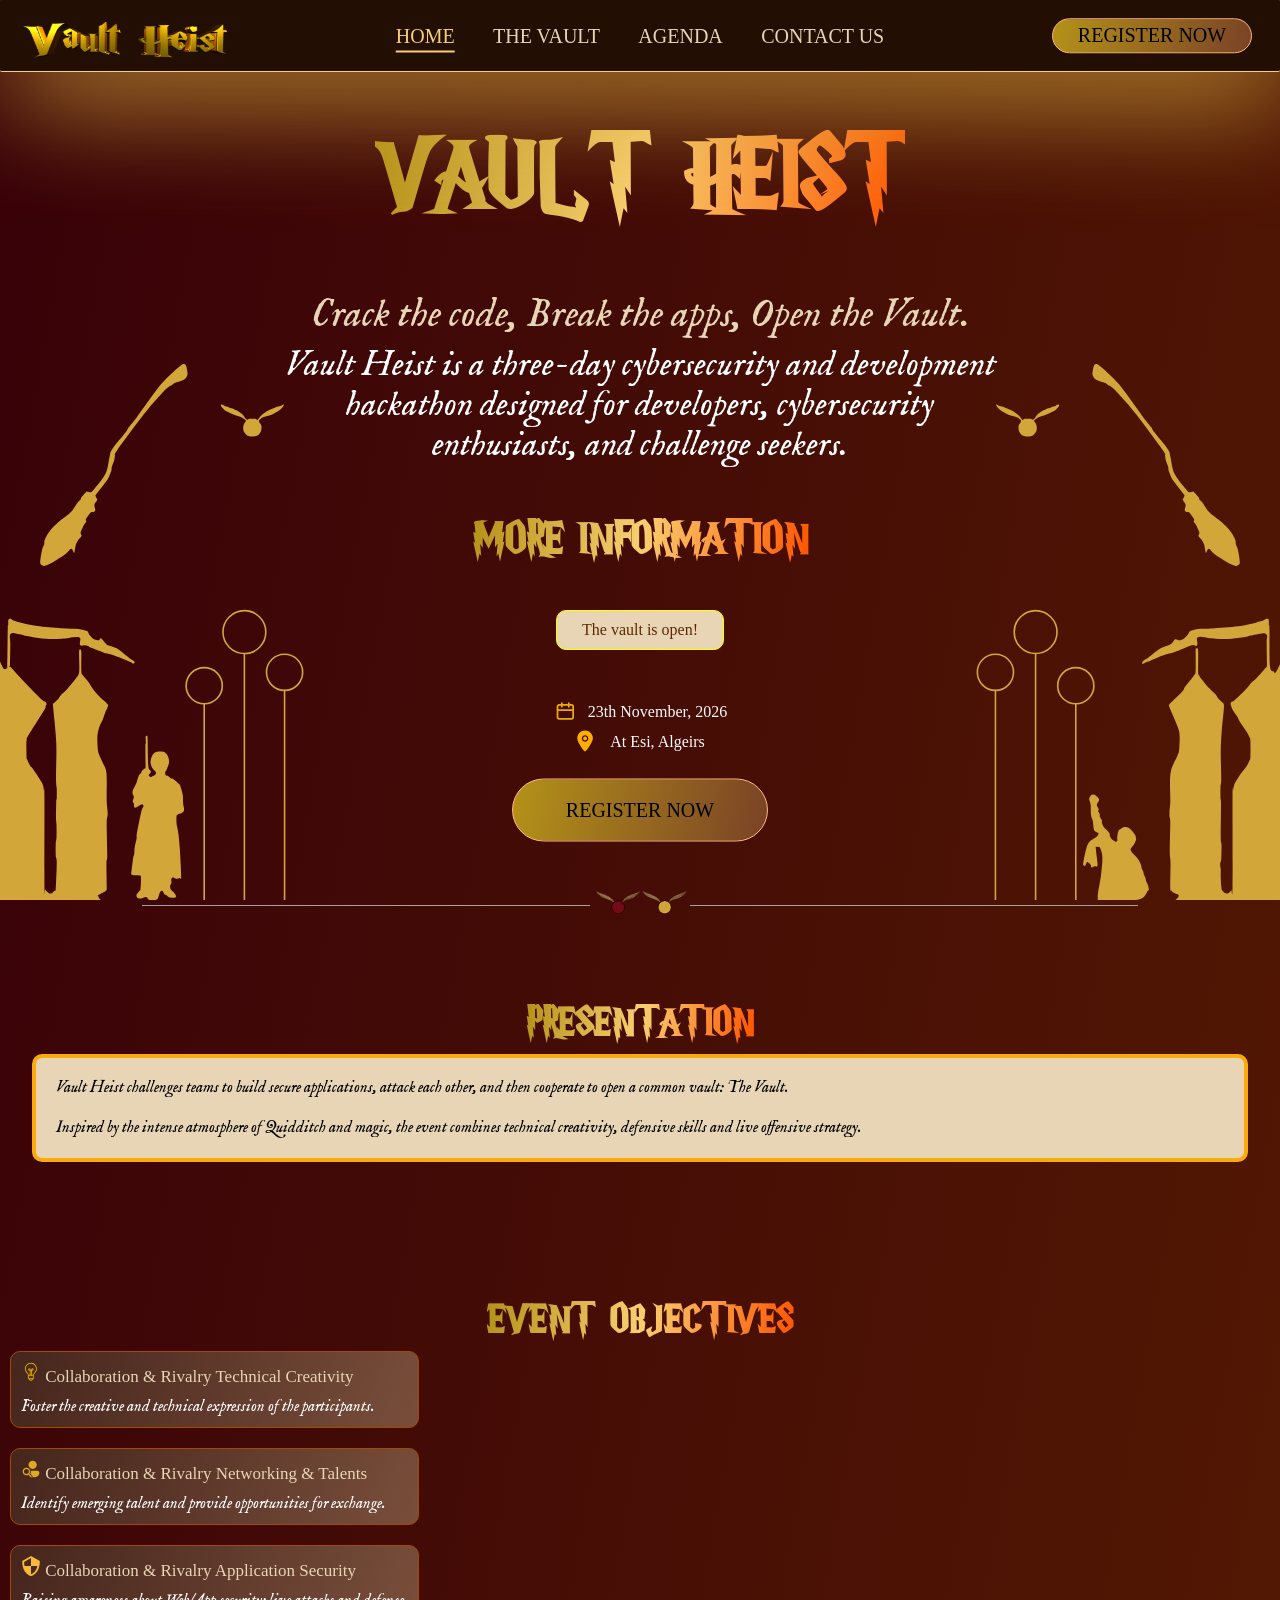
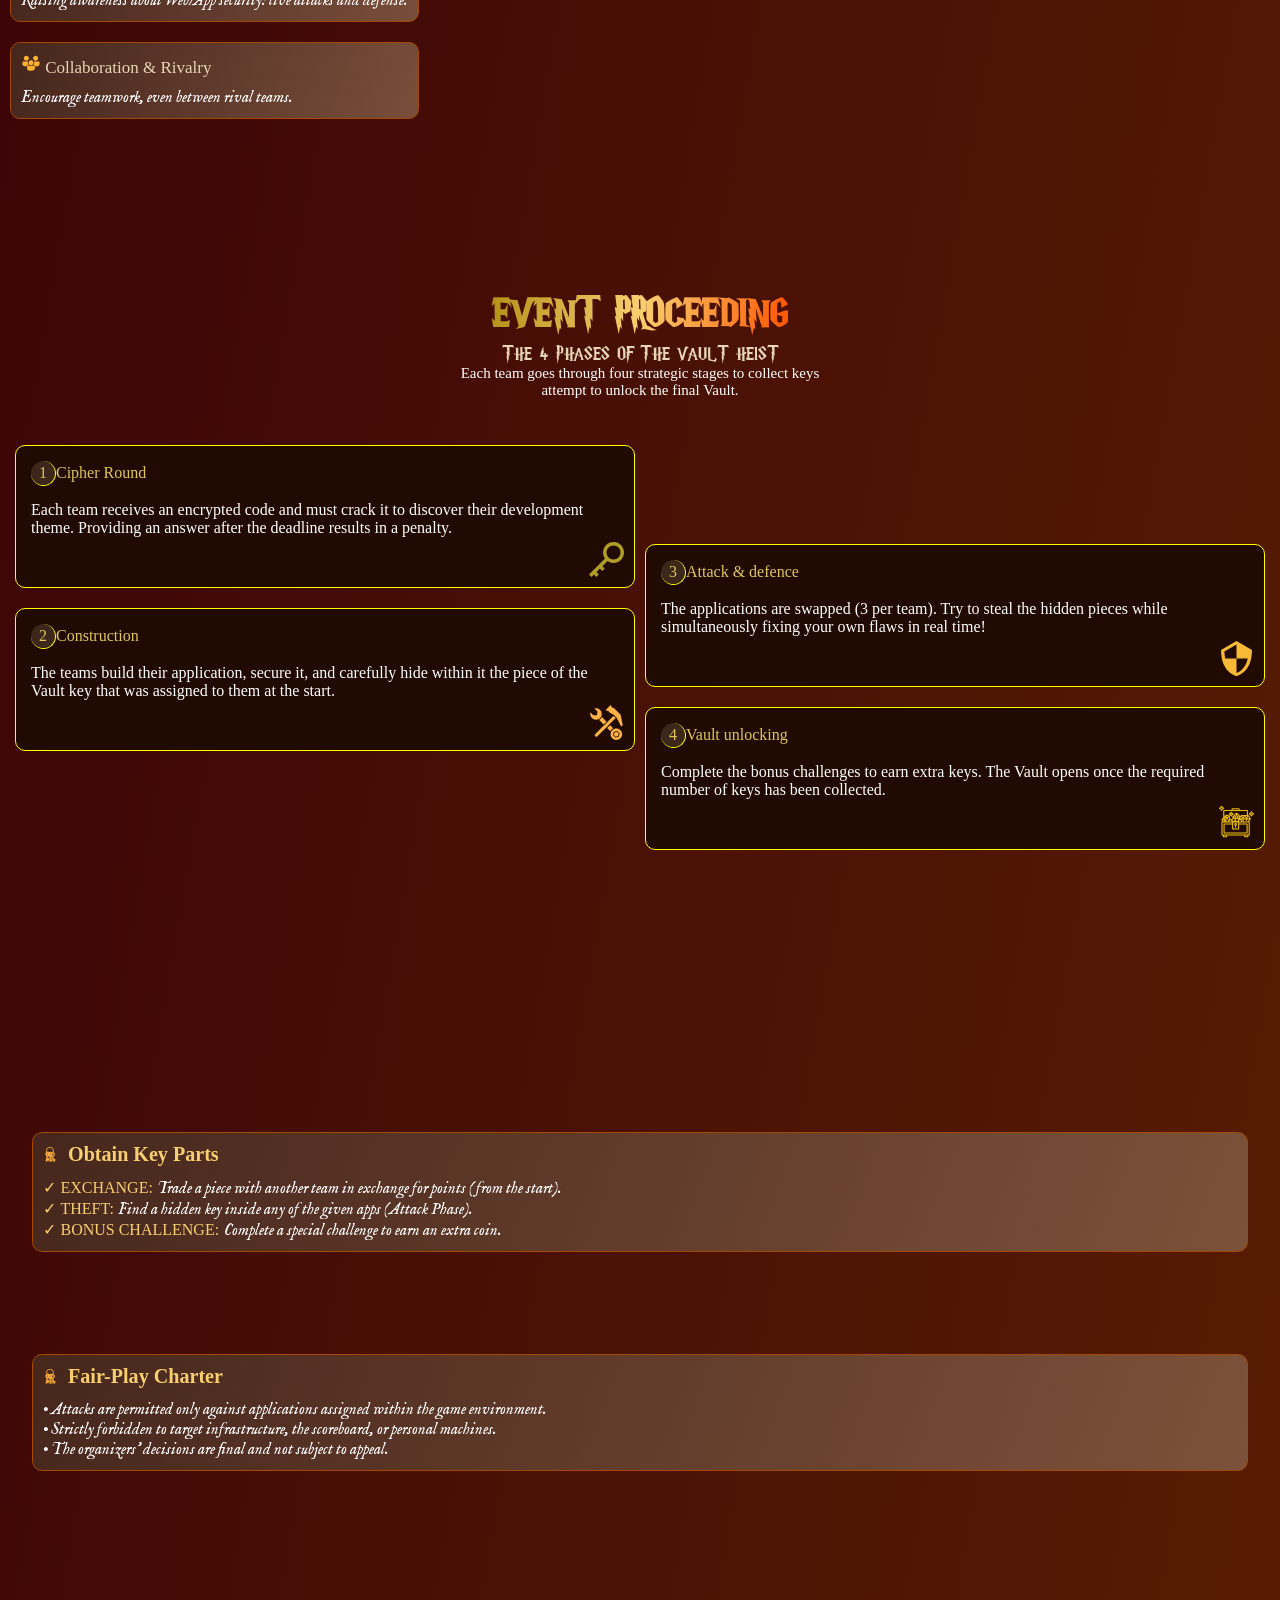
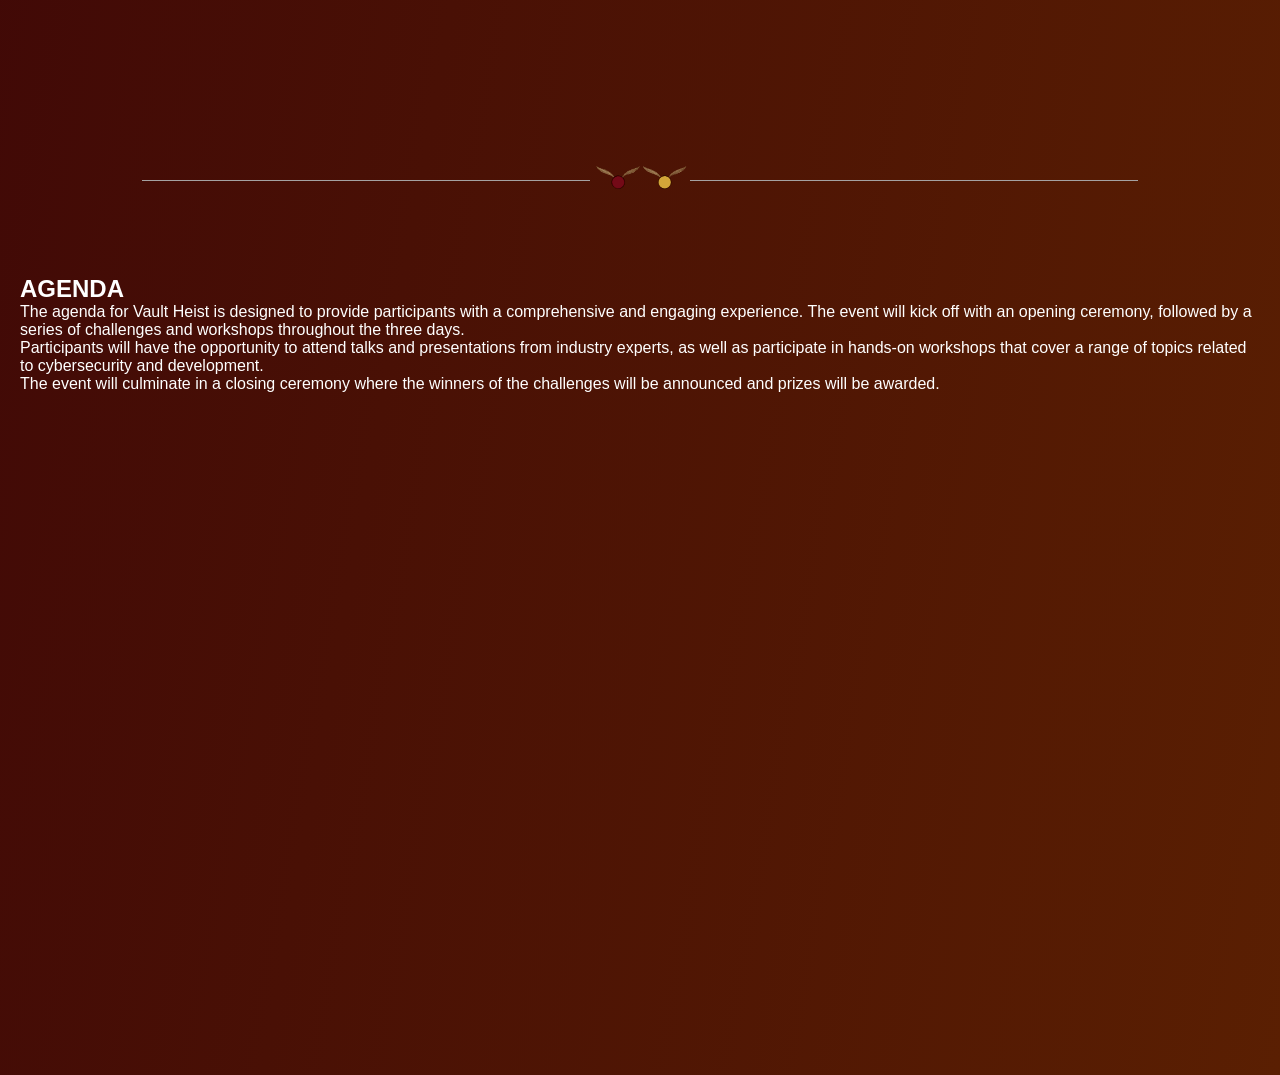
==== index.html @ e39da66a "Add files via upload" ====
<!DOCTYPE html>
<html>
<head>
    <meta charset="UTF-8">
    <meta name="viewport" content="width=device-width, initial-scale=1.0">
    <title>Esms19 - Vault Heist</title>
    <link rel="icon" href="images/logo.svg" type="image/png">
    <link rel="stylesheet" href="style.css">
</head>
<body>
    <section id="home">
        <div class="menu">
            <div class="menuLinks">
                <a class="link" href="#home">HOME</a>
                <a class="link" href="#about">THE VAULT</a>
                <a class="link" href="#agenda">AGENDA</a>
                <a class="link" href="#contact">CONTACT US</a>
            </div>
            <a class="register regMobile" href="register.html">REGISTER NOW</a>
        </div>

        <img class="scene sceneL" src="images/scene-left.svg" alt="">
        <img class="scene sceneR" src="images/scene-right.svg" alt="">

        <div class="navBar">
            <img class="logo" src="images/harry_title.png" alt="Logo">
            <div class="navLinks">
                <a class="link" href="#home">HOME</a>
                <a class="link" href="#about">THE VAULT</a>
                <a class="link" href="#agenda">AGENDA</a>
                <a class="link" href="#contact">CONTACT US</a>
            </div>
            <a class="register regPc" href="register.html">REGISTER NOW</a>
            <img class="menuIcon" src="images/menu.svg" alt="Menu Icon">
        </div>

        <h1 class="center">VAULT HEIST</h1>

        <p class="p1">Crack the code, Break the apps, Open the Vault.</p>

        <p class="p1 p2">Vault Heist is a three-day cybersecurity and development</p>
        <p class="p1 p3">hackathon designed for developers, cybersecurity</p>
        <p class="p1 p4">enthusiasts, and challenge seekers.</p>

        <h2 class="center info">MORE INFORMATION</h2>

        <div class="countdown">
            <div class="box"><span id="days">00</span><small>DAYS</small></div>
            <div class="box"><span id="hours">00</span><small>HOURS</small></div>
            <div class="box"><span id="minutes">00</span><small>MINUTES</small></div>
            <div class="box"><span id="seconds">00</span><small>SECONDS</small></div>
        </div>

        <div class="date dateLocation">
            <img src="images/calender.svg" alt="Calendar Icon"></img>
            23th November, 2026
        </div>

        <div class="location dateLocation">
            <img src="images/location.svg" alt="Location Icon"></img>
            At Esi, Algeirs
        </div>

        <a class="register regMobile" href="register.html">REGISTER NOW</a>

        <div class="separation">
            <div class="line L"></div>
            <div class="line R"></div>
            <img class="rings" src="images/rings.svg" alt="Rings Icon"></img>
            <img class="pitch" src="images/divider-pitch.svg" alt="">
        </div>
    </section>
    <section id="about">
        <h3 class="center pres">PRESENTATION</h3>
        <div class="presentation">
            <p>Vault Heist challenges teams to build secure applications, attack each other, and then cooperate to open a common vault: The Vault.</p>
            <p class="p6">Inspired by the intense atmosphere of Quidditch and magic, the event combines technical creativity, defensive skills and live offensive strategy.</p>
        </div>

        <h4 class="center objs">EVENT OBJECTIVES</h4>
        <div class="objectives">
            <div class="objective">
                <p class="h5">
                    <img src="images/lightbulb.svg">
                    Collaboration & Rivalry
                    Technical Creativity
                </p>
                <p class="p7">Foster the creative and technical expression of the participants.</p>
            </div>
            <div class="objective">
                <p class="h5">
                    <img src="images/people-search.svg">
                    Collaboration & Rivalry
                    Networking & Talents
                </p>
                <p class="p7">Identify emerging talent and provide opportunities for exchange.</p>
            </div>
            <div class="objective">
                <p class="h5">
                    <img src="images/security.svg">
                    Collaboration & Rivalry
                    Application Security
                </p>
                <p class="p7">Raising awareness about Web/App security: live attacks and defense.</p>
            </div>
            <div class="objective">
                <p class="h5">
                    <img src="images/people.svg">
                    Collaboration & Rivalry
                </p>
                <p class="p7">Encourage teamwork, even between rival teams.</p>
            </div>
        </div>

        <h5 class="center proc">EVENT PROCEEDING</h5>
        <p class="p8">THE 4 PHASES OF THE VAULT HEIST</p>
        <p class="p8 p9">Each team goes through four strategic stages to collect keys <br> attempt to unlock the final Vault.</p>

        <div class="phases ph1">
            <div class="phase">
                <div class="h6">
                    <div class="number">1</div>
                    Cipher Round
                </div>
                <p class="p10">
                    Each team receives an encrypted code and must crack it to discover their development theme. Providing an answer after the deadline results in a penalty.
                </p>
                <img class="procIcon" src="images/key.svg">
            </div>
            <div class="phase">
                <div class="h6">
                    <div class="number">2</div>
                    Construction
                </div>
                <p class="p11">
                    The teams build their application, secure it, and carefully hide within it the piece of the Vault key that was assigned to them at the start.
                </p>
                <img class="procIcon" src="images/repair.svg">
            </div>
        </div>

        <div class="phases ph2">
            <div class="phase">
                <div class="h6">
                    <div class="number">3</div>
                    Attack & defence
                </div>
                <p class="p12">
                    The applications are swapped (3 per team). Try to steal the hidden pieces while simultaneously fixing your own flaws in real time!
                </p>
                <img class="procIcon" src="images/security.svg">
            </div>
            <div class="phase">
                <div class="h6">
                    <div class="number">4</div>
                    Vault unlocking
                </div>
                <p class="p13">
                    Complete the bonus challenges to earn extra keys. The Vault opens once the required number of keys has been collected.
                </p>
                <img class="procIcon" src="images/tresor.svg">
            </div>
        </div>

        <div class="procedure proc1">
            <div class="proc-header h7">
                <img src="images/keys.svg" alt="Keys Icon">
                <h6>Obtain Key Parts</h6>
            </div>

            <div class="proc-item">
                <span class="h7">✓</span>
                <span class="h7">EXCHANGE:</span>
                <span class="proc-text">Trade a piece with another team in exchange for points (from the start).</span>
            </div>

            <div class="proc-item">
                <span class="h7">✓</span>
                <span class="h7">THEFT:</span>
                <span class="proc-text">Find a hidden key inside any of the given apps (Attack Phase).</span>
            </div>

            <div class="proc-item">
                <span class="h7">✓</span>
                <span class="h7">BONUS CHALLENGE:</span>
                <span class="proc-text">Complete a special challenge to earn an extra coin.</span>
            </div>
        </div>

        <div class="procedure proc2">
            <div class="proc-header h7">
                <img src="images/keys.svg" alt="Keys Icon">
                <h6>Fair-Play Charter</h6>
            </div>

            <div class="proc-item">
                <span class="proc-text">• Attacks are permitted only against applications assigned within the game environment.</span>
                <br>
                <span class="proc-text">• Strictly forbidden to target infrastructure, the scoreboard, or personal machines.</span>
                <br>
                <span class="proc-text">• The organizers' decisions are final and not subject to appeal.</span>
            </div>
        </div>

        <div class="separation s2">
            <div class="line L"></div>
            <div class="line R"></div>
            <img class="rings" src="images/rings.svg" alt="Rings Icon"></img>
            <img class="pitch" src="images/divider-pitch.svg" alt="">
        </div>
    </section>
    <section id="agenda"> 
        <div class="agendaContent">
            <h1>AGENDA</h1>
            <p>The agenda for Vault Heist is designed to provide participants with a comprehensive and engaging experience. The event will kick off with an opening ceremony, followed by a series of challenges and workshops throughout the three days.</p>
            <p>Participants will have the opportunity to attend talks and presentations from industry experts, as well as participate in hands-on workshops that cover a range of topics related to cybersecurity and development.</p>
            <p>The event will culminate in a closing ceremony where the winners of the challenges will be announced and prizes will be awarded.</p>
        </div>
    </section>
    <script src="script.js" defer></script>
</body>    
</html>
---- style.css ----
* {
    margin: 0;
    padding: 0;
    box-sizing: border-box;
}

html {
    scroll-behavior: smooth;
}

body {
    min-height: 100vh;
    font-family: Arial, sans-serif;
    background:
        linear-gradient(100deg, #380108, #5a1f02),
        linear-gradient(100deg, #710814, #ffd57499),
        #0F0E0E;
}

section {
    position: relative;
    min-height: 100vh;      
    padding: 100px 20px;
    color: white;
}

#about {
    min-height: 275vh;
}

a, p, h1, h2, h3, div,  button, .menu {
    cursor: default;
}

@font-face {
    font-family: 'HarryP';
    src: url('./fonts/harryP.TTF') format('truetype');
}

@font-face {
    font-family: 'IMFellEnglish';
    src: url('./fonts/IMFellEnglish.ttf') format('truetype');
}

@font-face {
    font-family: 'Cinzel';
    src: url('./fonts/Cinzel-Regular.ttf') format('truetype');
}

.scene {
    position: absolute;
    bottom: 0;
    height: min(88%, 45vw);
    width: auto;
    pointer-events: none;
    display: none;
}

.sceneL { 
    left: 0; 
}

.sceneR { 
    right: 0; 
}

.navBar {
    width: 100%;
    height: 8%;
    position: fixed;
    top: 0px;
    left: 0;
    display: flex;
    align-items: center;
    box-sizing: border-box;
    border-radius: 2px;
    border-width: 1px;
    padding-right: 50px;
    padding-left: 50px;
    background: rgba(34, 14, 3, 1);
    border-bottom: 1px solid rgb(248, 207, 112);
    box-shadow: 10px 20px 115px 2px rgba(211, 166, 58, 1);
    z-index: 1000;
}

.logo {
    width:  clamp(150px, 20vw, 250px);;
    height: 20%;
    position: fixed;
    top: -50px;
    left: 0px;
    margin-right: 20px;
}

.center {
    font-family: 'HarryP', sans-serif;
    font-size: clamp(60px, 10vw, 100px);
    white-space: nowrap;
    position: absolute;
    top: 20%;
    left: 50%;
    transform: translate(-50%, -50%);
    background: linear-gradient(100deg, #b49218, #f8cf70, #ff5500);
    -webkit-background-clip: text;
    background-clip: text;
    color: transparent;
}

.menuIcon {
    width: 50px;
    height: 50px;
    position: absolute;
    top: 50%;
    right: 10px;
    transform: translateY(-50%);
    cursor: pointer;
    z-index: 1001;
}

.menu {
    display: none;
    position: fixed;
    top: -100%;
    left: 0;
    width: 100%;
    height: 100%;
    background-color: rgba(0, 0, 0, 0.9);
    z-index: 1000;
    justify-content: center;
    align-items: center;
}

.menu.open {
    display: flex;
    animation: menuOpen 1s ease forwards;
}

.menu.close {
    display: flex;
    animation: menuClose 0.5s ease forwards;
}

.menuLinks {
    display: flex;
    flex-direction: column;
    align-items: center;
    gap: 50px;
    font-size: 30px;

}

@keyframes menuOpen {
    0% {
        top: -100%;
    }
    100% {
        top: 0;
    }
}

@keyframes menuClose {
    0% {
        top: 0;
    }
    100% {
        top: -100%;
    }
}

.navLinks {
    display: none;
    font-family: 'Cinzel', serif;
    font-size: 20px;
    text-decoration: none;
    justify-content: flex-end;
    align-items: center;
    white-space: nowrap;
    gap: clamp(10px, 3vw, 150px);
    position: absolute;
    top: 50%;
    right: 50%;
    transform: translate(50%, -50%);
}

.navLinks a, .menuLinks a {
    color: #E8D5B5;
    text-decoration: none;
    transition: color 0.2s;
    cursor: pointer;
}

.navLinks a:hover, .menuLinks a:hover {
    color: rgb(248, 207, 112);
}

.navLinks a.active, .menuLinks a.active {
    color: rgb(248, 207, 112);
    text-decoration: underline;
    text-underline-offset: 8px;     
    text-decoration-thickness: 2px;
}

.register {
    display: flex;
    width: 50%;
    height: 6%;
    text-decoration: none;
    background: linear-gradient(100deg, #b49218, #7a4226);
    border-radius: 50px;
    font-family: 'Cinzel', serif;
    font-size: clamp(10px, 5vw, 20px);
    justify-content: center;
    align-items: center;
    color: black;
    border: 1px solid rgb(255, 186, 121);
    position: absolute;
    top: 80%;
    right: 50%;
    transform: translate(50%, -50%);
    transition: .5s;
    cursor: pointer;
}

.register:hover {
    color: rgb(255, 217, 135);
    transform: translate(50%, -50%) scale(1.1);
}

.regPc {
    display: none;
}

.p1 {
    font-family: 'IMFellEnglish', serif;
    font-size: 22px;
    color: #E8D5B5;
    white-space: nowrap;
    position: absolute;
    top: 30%;
    left: 50%;
    transform: translate(-50%, -50%);
}

.p2 {
    font-size: 17px;
    color: white;
    margin-top: 30px;
}

.p3 {
    font-size: 17px;
    color: white;
    margin-top: 50px;
}

.p4 {
    font-size: 17px;
    color: white;
    margin-top: 70px;
}

.info {
    font-size: 35px;
    position: absolute;
    top: 46%;
    left: 50%;
    transform: translate(-50%, -50%);
}

.countdown {
    display: flex;
    gap:  clamp(24px, 7vw, 48px);
    font-family: 'Cinzel', serif;
    color: rgb(94, 40, 1);
    position: absolute;
    top: 55%;
    left: 50%;
    transform: translate(-50%, -50%);
    border: 1px solid yellow;
    padding: 10px 25px;
    border-radius: 10px;
    background: #E8D5B5;
    transition: .5s;
}

.countdown:hover {
    background: rgba(51, 19, 1, 0.9);
    color: rgb(249, 197, 83);
}

.box {
    display: flex;
    flex-direction: column;
    align-items: center;
    min-width: 60px;
}

.box span {
    font-size: clamp(24px, 7vw, 35px);
}

.box small {
    font-size: 10px;
}

.dateLocation {
    display: flex;
    align-items: center;
    gap: 10px;
    white-space: nowrap;
    font-family: 'Cinzel', serif;
    color: rgb(252, 252, 252);
    position: absolute;
    top: 65%;
    left: 50%;
    transform: translate(-50%, -50%);
}

.location {
    margin-top: 30px;
}

.separation {
    position: absolute;
    top: 97%;
    left: 50%;
    transform: translate(-50%, -50%);
}

.pitch {
    position: absolute;
    left: 50%;
    bottom: 50%;              
    transform: translateX(-50%);
    width: min(100vw, 400px);
    height: auto;
    pointer-events: none;
}

.separation::after {
    content: "";
    position: absolute;
    top: calc(50% + 28px);       
    left: 50%;
    transform: translateX(-50%);
    width: 100vw;
    height: 36px;
    background: conic-gradient(#d3a63a 25%, #710814 0 50%, #d3a63a 0 75%, #710814 0) 0 0 / 36px 36px;
    opacity: 0.85;
    -webkit-mask-image: linear-gradient(90deg, transparent, #000 20%, #000 80%, transparent);
    mask-image: linear-gradient(90deg, transparent, #000 20%, #000 80%, transparent);
    pointer-events: none;
}

.line{
    width: 35vw;
    height: .1px;
    background-color: rgb(165, 162, 162);
    position: absolute;
    top: 50%;
}

.R {
    left: 100%;
}

.L {
    right: 100%;
}

.pres {
    position: absolute;
    font-size: 40px;
    top: 5%;
    left: 50%;
    transform: translate(-50%,-50%);
}

.presentation {
    width: 95%;
    background: #E8D5B5;
    color: black;
    font-family: 'IMFellEnglish';
    padding: 20px;
    border-radius: 10px;
    border: 4px solid rgb(250, 170, 10);
    position: absolute;
    top: 5%;
    left: 50%;
    transform: translate(-50%);
    margin-top: 30px;
}

.presentation:hover {
    border: 4px solid rgb(255, 0, 0);
}

.p6 {
    margin-top: 20px;
}

.objs {
    font-size: 40px;
    top:17%;
    left: 50%;
    transform: translate(-50%,-50%);
}

.objectives {
    display: grid;
    grid-template-rows: 1fr 1fr 1fr 1fr;
    gap: 20px;
    font-family: 'IMFellEnglish';
    position: absolute;
    top:17%;
    left: 0;
    right: 0;
    width: fit-content; 
    margin: 30px 10px; 
}

.objective {
    background: linear-gradient(111deg, #493326B2, #865F48CC);
    padding: 10px;
    border-radius: 10px;
    border: 1px solid rgb(164, 74, 0);
}

.objective:hover {
    border: 1px solid rgb(255, 230, 118);
}

.h5 {
    font-family: 'Cinzel';
    color: #E8D5B5;
    font-size: 17px;
    margin-bottom: 10px;
    white-space: nowrap;
}

.proc {
    top: 41%;
    font-size: 40px;
}

.p8 {
    color: #E8D5B5;
    position: absolute;
    top: 41%;
    left: 50%;
    transform: translate(-50%);
    white-space: nowrap;
    font-family: 'harryP';
    font-size: 19px;
    margin-top: 30px;
}

.p9 {
    margin-top: 50px;
    text-align: center;
    color: white;
    font-size: 15px;
    font-family: 'Cezil';
}

.phases {
    display: grid;
    grid-template-columns: 1fr;
    grid-template-rows: 1fr 1fr;
    position: absolute;
    gap: 20px;
    width: fit-content; 
    margin: 30px 10px; 
    margin-top: 130px;
    font-family: 'Cezil';
    width: calc(50% - 20px);
}

.ph1 {
    top: 41%;
    left: 5px;
}

.ph2 {
    top: 45%;
    right: 5px;
}

.phase {
    background: rgb(33, 10, 1);
    padding: 15px;
    padding-bottom: 50px;
    width: 100%;
    border: 1px solid yellow;
    border-radius: 10px;
    position: relative;
}

.phase:hover {
    border-color: red;
}

.number {
    width: 25px;
    height: 25px;
    background: #493326B2;
    align-items: center;
    justify-content: center;
    display: inline-flex;
    border-radius: 50%;
    border: solid yellow;
    border-width: 0px 1px 1px 0px;
}

.h6 {
    display: flex;
    align-items: center;
    color: rgb(224, 198, 93);
    margin-bottom: 15px;
}

.procIcon {
    width: 35px;
    height: 35px;
    position: absolute;
    bottom: 0%;
    right: 0%;
    margin: 10px;
}

.procedure {
    position: absolute;
    left: 50%;
    transform: translate(-50%);
    width: 95%;
    background: linear-gradient(111deg, #493326B2, #865F48CC);
    padding: 10px;
    border: 1px solid rgb(164, 74, 0);
    border-radius: 10px;
    display: flex;
    flex-direction: column;
}

.proc1 {
    top: 74%;
}

.proc2 {
    top: 83%;
}

.proc-header {
    display: flex;
    align-items: center;
    gap: 10px;
    margin-bottom: 12px;
    font-size: 30px;
}

.proc-text {
    font-family: 'IMFellEnglish';
}

.h7 {
    color: #f8cf70;
    font-family: 'Cinzel';
}

@media (min-width: 769px) {

    .scene {
        display: block;
    }

    .regPc {
        width: clamp(100px, 20%, 200px);
        height: 50%;
        display: flex;
        top: 50%;
        right: 10%;
    }

    .regMobile {
        width: 20%;
        height: 7%;
        top: 90%;
        font-size: 20px;
    }

    .p1 {
        font-size: 40px;
        top: 35%;
    }

    .p2 {
        font-size: 35px;
        margin-top: 50px;
    }

    .p3 {
        font-size: 35px;
        margin-top: 90px;
    }

    .p4 {
        font-size: 35px;
        margin-top: 130px;
    }

    .menuIcon {
        display: none;
    }

    .info {
        top: 60%;
        font-size: 45px;
    }

    .countdown {
        top: 70%
    }

    .countdown:hover {
        transform: translate(-50%, -50%) scale(1.1);
    }

    .dateLocation {
        top: 79%
    }

    .separation {
        top: 100%;
        margin-top: 5px;
    }

    .pitch,
    .separation::after {
        display: none;
    }

    .navLinks {
        display: flex;
    }
}
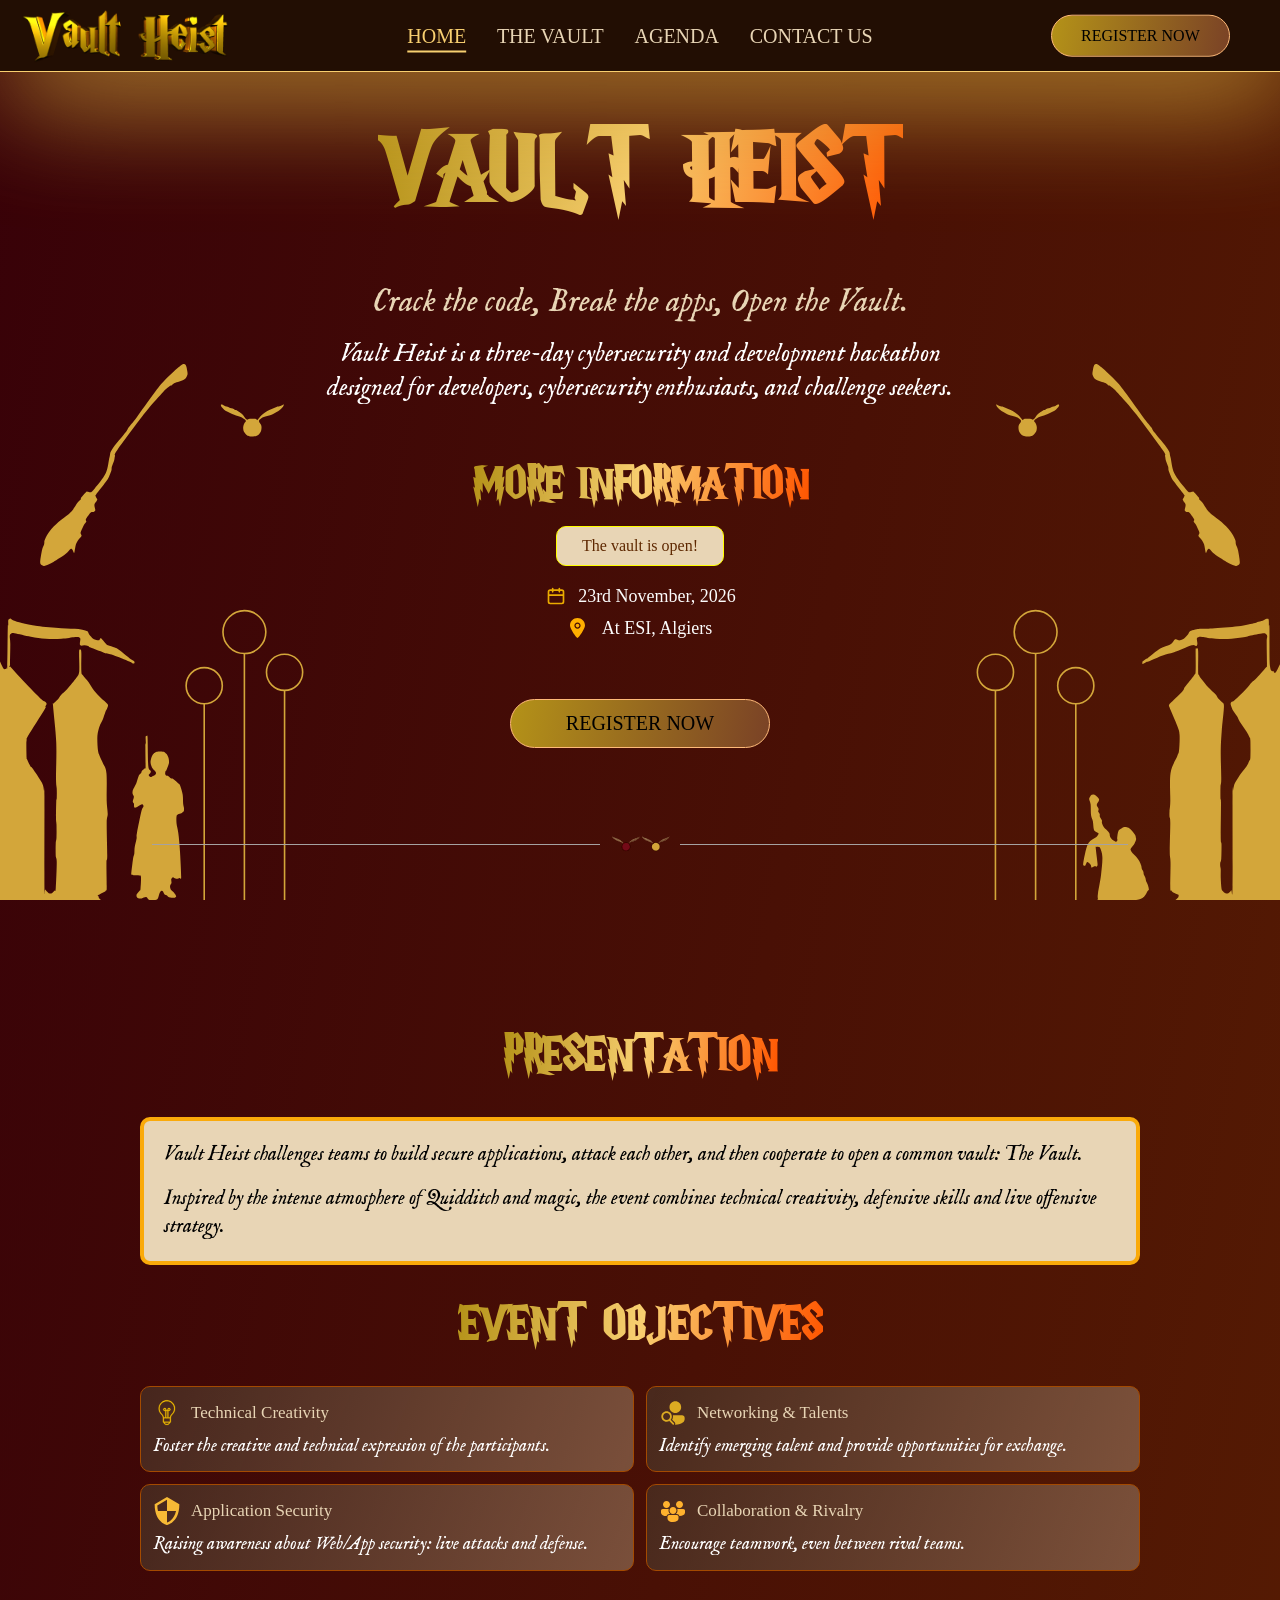
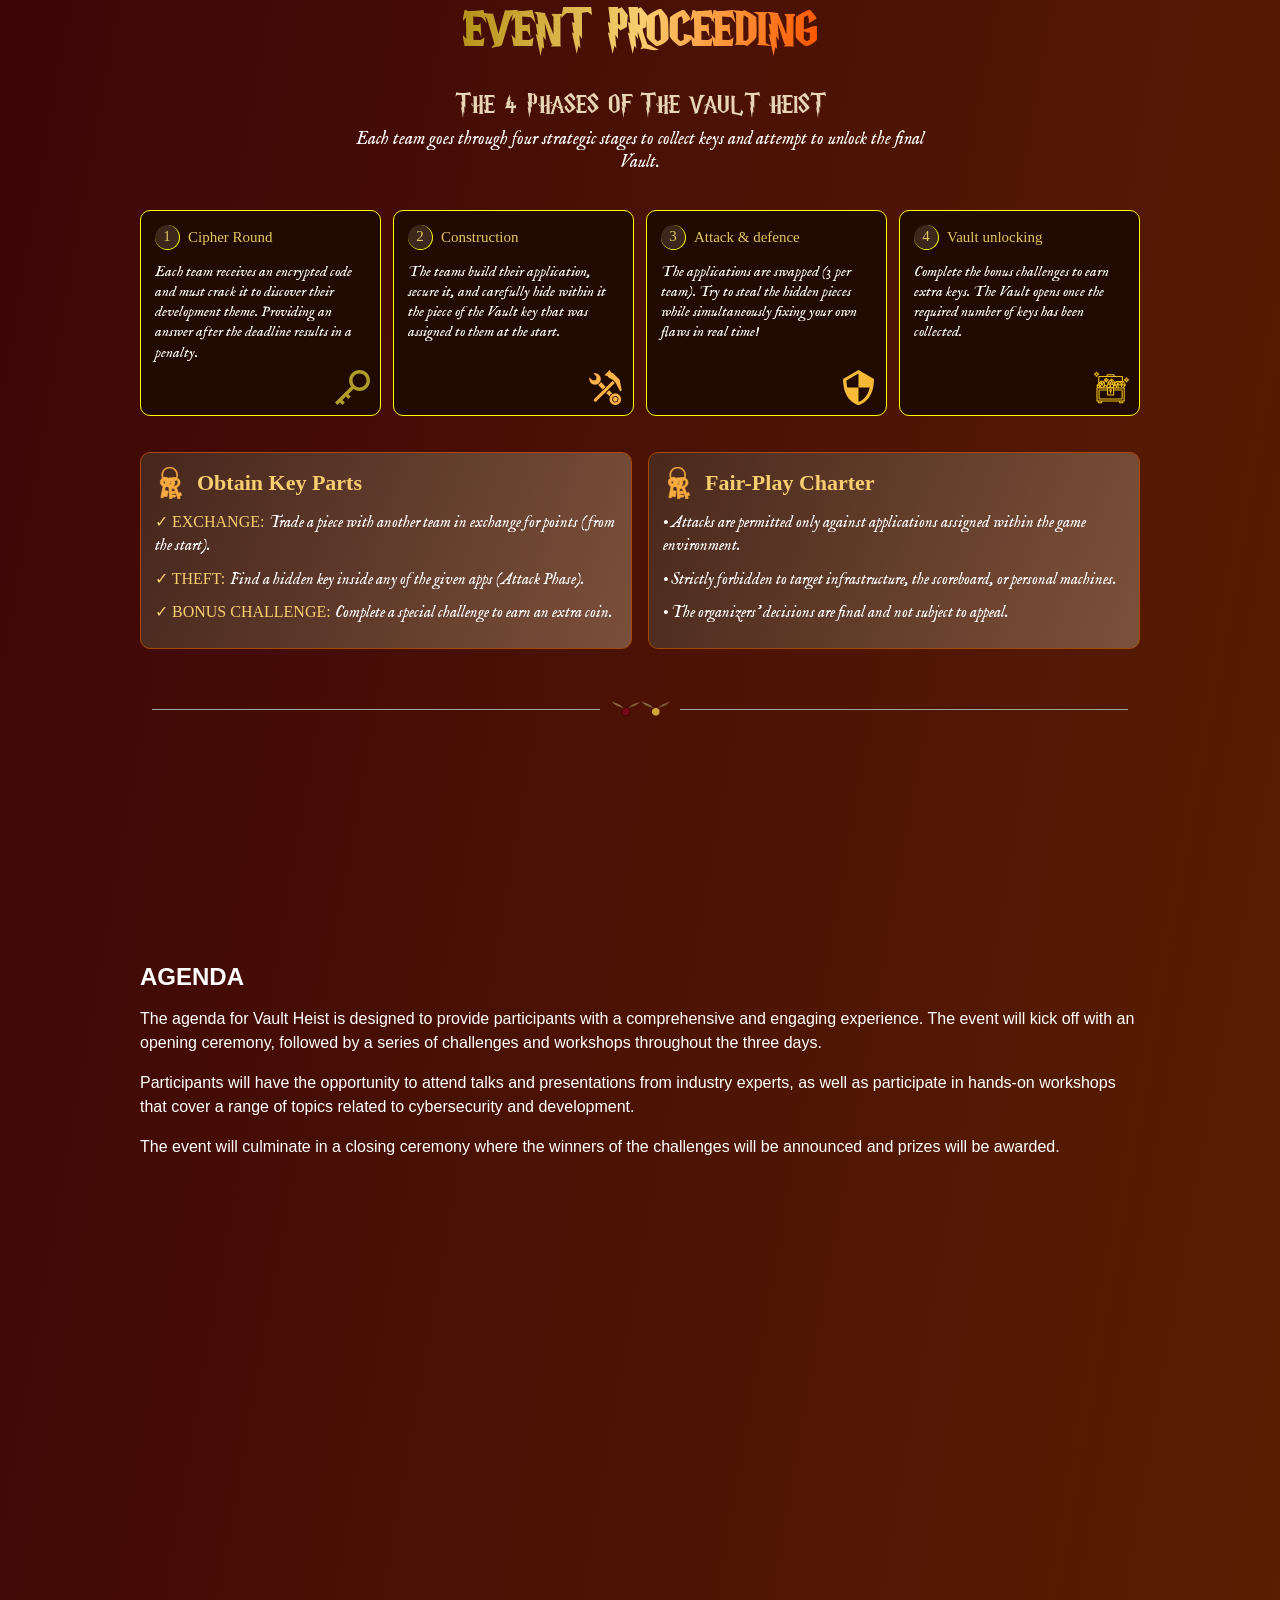
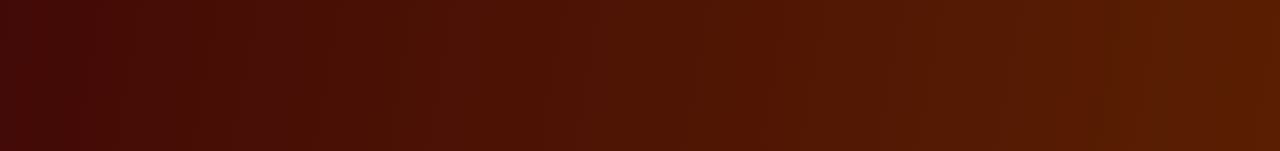
==== commit 00c9d532: "claude" ====
--- a/index.html
+++ b/index.html
@@ -1,10 +1,10 @@
 <!DOCTYPE html>
-<html>
+<html lang="en">
 <head>
     <meta charset="UTF-8">
     <meta name="viewport" content="width=device-width, initial-scale=1.0">
     <title>Esms19 - Vault Heist</title>
-    <link rel="icon" href="images/logo.svg" type="image/png">
+    <link rel="icon" href="images/logo.svg" type="image/svg+xml">
     <link rel="stylesheet" href="style.css">
 </head>
 <body>
@@ -34,182 +34,151 @@
             <img class="menuIcon" src="images/menu.svg" alt="Menu Icon">
         </div>
 
-        <h1 class="center">VAULT HEIST</h1>
+        <div class="hero">
+            <h1 class="center title">VAULT HEIST</h1>
 
-        <p class="p1">Crack the code, Break the apps, Open the Vault.</p>
+            <div class="intro">
+                <p class="tagline">Crack the code, Break the apps, Open the Vault.</p>
+                <p class="desc">Vault Heist is a three-day cybersecurity and development hackathon designed for developers, cybersecurity enthusiasts, and challenge seekers.</p>
+            </div>
 
-        <p class="p1 p2">Vault Heist is a three-day cybersecurity and development</p>
-        <p class="p1 p3">hackathon designed for developers, cybersecurity</p>
-        <p class="p1 p4">enthusiasts, and challenge seekers.</p>
+            <div class="moreInfo">
+                <h2 class="center info">MORE INFORMATION</h2>
 
-        <h2 class="center info">MORE INFORMATION</h2>
+                <div class="countdown">
+                    <div class="box"><span id="days">00</span><small>DAYS</small></div>
+                    <div class="box"><span id="hours">00</span><small>HOURS</small></div>
+                    <div class="box"><span id="minutes">00</span><small>MINUTES</small></div>
+                    <div class="box"><span id="seconds">00</span><small>SECONDS</small></div>
+                </div>
 
-        <div class="countdown">
-            <div class="box"><span id="days">00</span><small>DAYS</small></div>
-            <div class="box"><span id="hours">00</span><small>HOURS</small></div>
-            <div class="box"><span id="minutes">00</span><small>MINUTES</small></div>
-            <div class="box"><span id="seconds">00</span><small>SECONDS</small></div>
+                <div class="where">
+                    <div class="dateLocation">
+                        <img src="images/calender.svg" alt="Calendar Icon">
+                        23rd November, 2026
+                    </div>
+                    <div class="dateLocation">
+                        <img src="images/location.svg" alt="Location Icon">
+                        At ESI, Algiers
+                    </div>
+                </div>
+            </div>
+
+            <a class="register regMobile" href="register.html">REGISTER NOW</a>
         </div>
-
-        <div class="date dateLocation">
-            <img src="images/calender.svg" alt="Calendar Icon"></img>
-            23th November, 2026
-        </div>
-
-        <div class="location dateLocation">
-            <img src="images/location.svg" alt="Location Icon"></img>
-            At Esi, Algeirs
-        </div>
-
-        <a class="register regMobile" href="register.html">REGISTER NOW</a>
 
         <div class="separation">
             <div class="line L"></div>
             <div class="line R"></div>
-            <img class="rings" src="images/rings.svg" alt="Rings Icon"></img>
+            <img class="rings" src="images/rings.svg" alt="Rings Icon">
             <img class="pitch" src="images/divider-pitch.svg" alt="">
         </div>
     </section>
+
     <section id="about">
-        <h3 class="center pres">PRESENTATION</h3>
-        <div class="presentation">
-            <p>Vault Heist challenges teams to build secure applications, attack each other, and then cooperate to open a common vault: The Vault.</p>
-            <p class="p6">Inspired by the intense atmosphere of Quidditch and magic, the event combines technical creativity, defensive skills and live offensive strategy.</p>
-        </div>
-
-        <h4 class="center objs">EVENT OBJECTIVES</h4>
-        <div class="objectives">
-            <div class="objective">
-                <p class="h5">
-                    <img src="images/lightbulb.svg">
-                    Collaboration & Rivalry
-                    Technical Creativity
-                </p>
-                <p class="p7">Foster the creative and technical expression of the participants.</p>
-            </div>
-            <div class="objective">
-                <p class="h5">
-                    <img src="images/people-search.svg">
-                    Collaboration & Rivalry
-                    Networking & Talents
-                </p>
-                <p class="p7">Identify emerging talent and provide opportunities for exchange.</p>
-            </div>
-            <div class="objective">
-                <p class="h5">
-                    <img src="images/security.svg">
-                    Collaboration & Rivalry
-                    Application Security
-                </p>
-                <p class="p7">Raising awareness about Web/App security: live attacks and defense.</p>
-            </div>
-            <div class="objective">
-                <p class="h5">
-                    <img src="images/people.svg">
-                    Collaboration & Rivalry
-                </p>
-                <p class="p7">Encourage teamwork, even between rival teams.</p>
-            </div>
-        </div>
-
-        <h5 class="center proc">EVENT PROCEEDING</h5>
-        <p class="p8">THE 4 PHASES OF THE VAULT HEIST</p>
-        <p class="p8 p9">Each team goes through four strategic stages to collect keys <br> attempt to unlock the final Vault.</p>
-
-        <div class="phases ph1">
-            <div class="phase">
-                <div class="h6">
-                    <div class="number">1</div>
-                    Cipher Round
-                </div>
-                <p class="p10">
-                    Each team receives an encrypted code and must crack it to discover their development theme. Providing an answer after the deadline results in a penalty.
-                </p>
-                <img class="procIcon" src="images/key.svg">
-            </div>
-            <div class="phase">
-                <div class="h6">
-                    <div class="number">2</div>
-                    Construction
-                </div>
-                <p class="p11">
-                    The teams build their application, secure it, and carefully hide within it the piece of the Vault key that was assigned to them at the start.
-                </p>
-                <img class="procIcon" src="images/repair.svg">
-            </div>
-        </div>
-
-        <div class="phases ph2">
-            <div class="phase">
-                <div class="h6">
-                    <div class="number">3</div>
-                    Attack & defence
-                </div>
-                <p class="p12">
-                    The applications are swapped (3 per team). Try to steal the hidden pieces while simultaneously fixing your own flaws in real time!
-                </p>
-                <img class="procIcon" src="images/security.svg">
-            </div>
-            <div class="phase">
-                <div class="h6">
-                    <div class="number">4</div>
-                    Vault unlocking
-                </div>
-                <p class="p13">
-                    Complete the bonus challenges to earn extra keys. The Vault opens once the required number of keys has been collected.
-                </p>
-                <img class="procIcon" src="images/tresor.svg">
-            </div>
-        </div>
-
-        <div class="procedure proc1">
-            <div class="proc-header h7">
-                <img src="images/keys.svg" alt="Keys Icon">
-                <h6>Obtain Key Parts</h6>
+        <div class="aboutWrap">
+            <h3 class="center pres">PRESENTATION</h3>
+            <div class="presentation">
+                <p>Vault Heist challenges teams to build secure applications, attack each other, and then cooperate to open a common vault: The Vault.</p>
+                <p class="p6">Inspired by the intense atmosphere of Quidditch and magic, the event combines technical creativity, defensive skills and live offensive strategy.</p>
             </div>
 
-            <div class="proc-item">
-                <span class="h7">✓</span>
-                <span class="h7">EXCHANGE:</span>
-                <span class="proc-text">Trade a piece with another team in exchange for points (from the start).</span>
+            <h4 class="center objs">EVENT OBJECTIVES</h4>
+            <div class="objectives">
+                <div class="objective">
+                    <p class="h5"><img src="images/lightbulb.svg" alt="">Technical Creativity</p>
+                    <p class="p7">Foster the creative and technical expression of the participants.</p>
+                </div>
+                <div class="objective">
+                    <p class="h5"><img src="images/people-search.svg" alt="">Networking &amp; Talents</p>
+                    <p class="p7">Identify emerging talent and provide opportunities for exchange.</p>
+                </div>
+                <div class="objective">
+                    <p class="h5"><img src="images/security.svg" alt="">Application Security</p>
+                    <p class="p7">Raising awareness about Web/App security: live attacks and defense.</p>
+                </div>
+                <div class="objective">
+                    <p class="h5"><img src="images/people.svg" alt="">Collaboration &amp; Rivalry</p>
+                    <p class="p7">Encourage teamwork, even between rival teams.</p>
+                </div>
             </div>
 
-            <div class="proc-item">
-                <span class="h7">✓</span>
-                <span class="h7">THEFT:</span>
-                <span class="proc-text">Find a hidden key inside any of the given apps (Attack Phase).</span>
+            <h5 class="center proc">EVENT PROCEEDING</h5>
+            <div class="phasesIntro">
+                <p class="p8">THE 4 PHASES OF THE VAULT HEIST</p>
+                <p class="p9">Each team goes through four strategic stages to collect keys and attempt to unlock the final Vault.</p>
             </div>
 
-            <div class="proc-item">
-                <span class="h7">✓</span>
-                <span class="h7">BONUS CHALLENGE:</span>
-                <span class="proc-text">Complete a special challenge to earn an extra coin.</span>
-            </div>
-        </div>
-
-        <div class="procedure proc2">
-            <div class="proc-header h7">
-                <img src="images/keys.svg" alt="Keys Icon">
-                <h6>Fair-Play Charter</h6>
+            <div class="phaseGrid">
+                <div class="phase">
+                    <div class="h6"><div class="number">1</div>Cipher Round</div>
+                    <p>Each team receives an encrypted code and must crack it to discover their development theme. Providing an answer after the deadline results in a penalty.</p>
+                    <img class="procIcon" src="images/key.svg" alt="">
+                </div>
+                <div class="phase">
+                    <div class="h6"><div class="number">2</div>Construction</div>
+                    <p>The teams build their application, secure it, and carefully hide within it the piece of the Vault key that was assigned to them at the start.</p>
+                    <img class="procIcon" src="images/repair.svg" alt="">
+                </div>
+                <div class="phase">
+                    <div class="h6"><div class="number">3</div>Attack &amp; defence</div>
+                    <p>The applications are swapped (3 per team). Try to steal the hidden pieces while simultaneously fixing your own flaws in real time!</p>
+                    <img class="procIcon" src="images/security.svg" alt="">
+                </div>
+                <div class="phase">
+                    <div class="h6"><div class="number">4</div>Vault unlocking</div>
+                    <p>Complete the bonus challenges to earn extra keys. The Vault opens once the required number of keys has been collected.</p>
+                    <img class="procIcon" src="images/tresor.svg" alt="">
+                </div>
             </div>
 
-            <div class="proc-item">
-                <span class="proc-text">• Attacks are permitted only against applications assigned within the game environment.</span>
-                <br>
-                <span class="proc-text">• Strictly forbidden to target infrastructure, the scoreboard, or personal machines.</span>
-                <br>
-                <span class="proc-text">• The organizers' decisions are final and not subject to appeal.</span>
+            <div class="procGrid">
+                <div class="procedure">
+                    <div class="proc-header h7">
+                        <img src="images/keys.svg" alt="Keys Icon">
+                        <h6>Obtain Key Parts</h6>
+                    </div>
+                    <div class="proc-item">
+                        <span class="h7">✓ EXCHANGE:</span>
+                        <span class="proc-text">Trade a piece with another team in exchange for points (from the start).</span>
+                    </div>
+                    <div class="proc-item">
+                        <span class="h7">✓ THEFT:</span>
+                        <span class="proc-text">Find a hidden key inside any of the given apps (Attack Phase).</span>
+                    </div>
+                    <div class="proc-item">
+                        <span class="h7">✓ BONUS CHALLENGE:</span>
+                        <span class="proc-text">Complete a special challenge to earn an extra coin.</span>
+                    </div>
+                </div>
+
+                <div class="procedure">
+                    <div class="proc-header h7">
+                        <img src="images/keys.svg" alt="Keys Icon">
+                        <h6>Fair-Play Charter</h6>
+                    </div>
+                    <div class="proc-item">
+                        <span class="proc-text">• Attacks are permitted only against applications assigned within the game environment.</span>
+                    </div>
+                    <div class="proc-item">
+                        <span class="proc-text">• Strictly forbidden to target infrastructure, the scoreboard, or personal machines.</span>
+                    </div>
+                    <div class="proc-item">
+                        <span class="proc-text">• The organizers' decisions are final and not subject to appeal.</span>
+                    </div>
+                </div>
             </div>
         </div>
 
         <div class="separation s2">
             <div class="line L"></div>
             <div class="line R"></div>
-            <img class="rings" src="images/rings.svg" alt="Rings Icon"></img>
+            <img class="rings" src="images/rings.svg" alt="Rings Icon">
             <img class="pitch" src="images/divider-pitch.svg" alt="">
         </div>
     </section>
-    <section id="agenda"> 
+
+    <section id="agenda">
         <div class="agendaContent">
             <h1>AGENDA</h1>
             <p>The agenda for Vault Heist is designed to provide participants with a comprehensive and engaging experience. The event will kick off with an opening ceremony, followed by a series of challenges and workshops throughout the three days.</p>
@@ -217,6 +186,7 @@
             <p>The event will culminate in a closing ceremony where the winners of the challenges will be announced and prizes will be awarded.</p>
         </div>
     </section>
+
     <script src="script.js" defer></script>
-</body>    
-</html>+</body>
+</html>
--- a/style.css
+++ b/style.css
@@ -1,3 +1,7 @@
+:root {
+    --nav-h: clamp(56px, 8vh, 80px);
+}
+
 * {
     margin: 0;
     padding: 0;
@@ -6,6 +10,11 @@
 
 html {
     scroll-behavior: smooth;
+    scroll-padding-top: var(--nav-h);
+}
+
+html, body {
+    overflow-x: hidden;
 }
 
 body {
@@ -19,64 +28,76 @@
 
 section {
     position: relative;
-    min-height: 100vh;      
-    padding: 100px 20px;
+    min-height: 100vh;
+    min-height: 100svh;
     color: white;
 }
 
-#about {
-    min-height: 275vh;
-}
-
-a, p, h1, h2, h3, div,  button, .menu {
+a, p, h1, h2, h3, h4, h5, div, button {
     cursor: default;
 }
 
-@font-face {
-    font-family: 'HarryP';
-    src: url('./fonts/harryP.TTF') format('truetype');
-}
-
-@font-face {
-    font-family: 'IMFellEnglish';
-    src: url('./fonts/IMFellEnglish.ttf') format('truetype');
-}
-
-@font-face {
-    font-family: 'Cinzel';
-    src: url('./fonts/Cinzel-Regular.ttf') format('truetype');
-}
-
-.scene {
-    position: absolute;
-    bottom: 0;
-    height: min(88%, 45vw);
-    width: auto;
-    pointer-events: none;
+@font-face { font-family: 'HarryP'; src: url('./fonts/harryP.TTF') format('truetype'); font-display: swap; }
+@font-face { font-family: 'IMFellEnglish'; src: url('./fonts/IMFellEnglish.ttf') format('truetype'); font-display: swap; }
+@font-face { font-family: 'Cinzel'; src: url('./fonts/Cinzel-Regular.ttf') format('truetype'); font-display: swap; }
+
+/* ---------- shared ---------- */
+
+.center {
+    font-family: 'HarryP', sans-serif;
+    text-align: center;
+    text-wrap: balance;
+    width: fit-content;
+    max-width: 100%;
+    margin-inline: auto;
+    background: linear-gradient(100deg, #b49218, #f8cf70, #ff5500);
+    -webkit-background-clip: text;
+    background-clip: text;
+    color: transparent;
+}
+
+.register {
+    display: flex;
+    justify-content: center;
+    align-items: center;
+    text-align: center;
+    white-space: nowrap;
+    text-decoration: none;
+    background: linear-gradient(100deg, #b49218, #7a4226);
+    border: 1px solid rgb(255, 186, 121);
+    border-radius: 50px;
+    font-family: 'Cinzel', serif;
+    color: black;
+    transition: .5s;
+    cursor: pointer;
+}
+
+.register:hover {
+    color: rgb(255, 217, 135);
+    transform: scale(1.08);
+}
+
+.regMobile {
+    padding: 12px 28px;
+    min-width: min(260px, 80%);
+    font-size: clamp(14px, 4.4vw, 20px);
+}
+
+.regPc {
     display: none;
 }
 
-.sceneL { 
-    left: 0; 
-}
-
-.sceneR { 
-    right: 0; 
-}
+/* ---------- navbar ---------- */
 
 .navBar {
+    position: fixed;
+    top: 0;
+    left: 0;
     width: 100%;
-    height: 8%;
-    position: fixed;
-    top: 0px;
-    left: 0;
-    display: flex;
-    align-items: center;
-    box-sizing: border-box;
-    border-radius: 2px;
-    border-width: 1px;
-    padding-right: 50px;
-    padding-left: 50px;
+    height: var(--nav-h);
+    display: flex;
+    align-items: center;
+    padding: 0 clamp(12px, 4vw, 50px);
     background: rgba(34, 14, 3, 1);
     border-bottom: 1px solid rgb(248, 207, 112);
     box-shadow: 10px 20px 115px 2px rgba(211, 166, 58, 1);
@@ -84,38 +105,58 @@
 }
 
 .logo {
-    width:  clamp(150px, 20vw, 250px);;
-    height: 20%;
-    position: fixed;
-    top: -50px;
-    left: 0px;
-    margin-right: 20px;
-}
-
-.center {
-    font-family: 'HarryP', sans-serif;
-    font-size: clamp(60px, 10vw, 100px);
-    white-space: nowrap;
-    position: absolute;
-    top: 20%;
-    left: 50%;
-    transform: translate(-50%, -50%);
-    background: linear-gradient(100deg, #b49218, #f8cf70, #ff5500);
-    -webkit-background-clip: text;
-    background-clip: text;
-    color: transparent;
+    position: absolute;
+    left: 0;
+    top: 50%;
+    transform: translateY(-50%);
+    width: clamp(150px, 20vw, 250px);
+    height: auto;
+    pointer-events: none;
 }
 
 .menuIcon {
-    width: 50px;
-    height: 50px;
     position: absolute;
     top: 50%;
     right: 10px;
     transform: translateY(-50%);
+    width: 50px;
+    height: 50px;
     cursor: pointer;
     z-index: 1001;
 }
+
+.navLinks {
+    display: none;
+    position: absolute;
+    left: 50%;
+    top: 50%;
+    transform: translate(-50%, -50%);
+    align-items: center;
+    white-space: nowrap;
+    gap: clamp(10px, 2.4vw, 60px);
+    font-family: 'Cinzel', serif;
+    font-size: clamp(13px, 1.7vw, 20px);
+}
+
+.navLinks a, .menuLinks a {
+    color: #E8D5B5;
+    text-decoration: none;
+    transition: color 0.2s;
+    cursor: pointer;
+}
+
+.navLinks a:hover, .menuLinks a:hover {
+    color: rgb(248, 207, 112);
+}
+
+.navLinks a.active, .menuLinks a.active {
+    color: rgb(248, 207, 112);
+    text-decoration: underline;
+    text-underline-offset: 8px;
+    text-decoration-thickness: 2px;
+}
+
+/* ---------- mobile menu ---------- */
 
 .menu {
     display: none;
@@ -123,11 +164,14 @@
     top: -100%;
     left: 0;
     width: 100%;
-    height: 100%;
+    height: 100vh;
+    height: 100dvh;
+    flex-direction: column;
+    justify-content: center;
+    align-items: center;
+    gap: clamp(24px, 6vh, 50px);
     background-color: rgba(0, 0, 0, 0.9);
     z-index: 1000;
-    justify-content: center;
-    align-items: center;
 }
 
 .menu.open {
@@ -144,140 +188,98 @@
     display: flex;
     flex-direction: column;
     align-items: center;
-    gap: 50px;
-    font-size: 30px;
-
+    gap: clamp(22px, 6vh, 50px);
+    font-family: 'Cinzel', serif;
+    font-size: clamp(22px, 4.5vh, 30px);
 }
 
 @keyframes menuOpen {
-    0% {
-        top: -100%;
-    }
-    100% {
-        top: 0;
-    }
+    0% { top: -100%; }
+    100% { top: 0; }
 }
 
 @keyframes menuClose {
-    0% {
-        top: 0;
-    }
-    100% {
-        top: -100%;
-    }
-}
-
-.navLinks {
+    0% { top: 0; }
+    100% { top: -100%; }
+}
+
+/* ---------- home ---------- */
+
+#home {
+    display: flex;
+    flex-direction: column;
+    align-items: center;
+    padding: calc(var(--nav-h) + 16px) 20px 24px;
+}
+
+.scene {
+    position: absolute;
+    bottom: 0;
+    height: min(88%, 45vw);
+    width: auto;
+    pointer-events: none;
     display: none;
-    font-family: 'Cinzel', serif;
-    font-size: 20px;
-    text-decoration: none;
-    justify-content: flex-end;
-    align-items: center;
-    white-space: nowrap;
-    gap: clamp(10px, 3vw, 150px);
-    position: absolute;
-    top: 50%;
-    right: 50%;
-    transform: translate(50%, -50%);
-}
-
-.navLinks a, .menuLinks a {
+}
+
+.sceneL { left: 0; }
+.sceneR { right: 0; }
+
+.hero {
+    flex: 1;
+    width: 100%;
+    max-width: 1000px;
+    display: flex;
+    flex-direction: column;
+    align-items: center;
+    justify-content: space-evenly;
+    gap: clamp(14px, 2.5vh, 28px);
+    text-align: center;
+}
+
+.title {
+    font-size: clamp(36px, min(13vw, 11vh), 100px);
+}
+
+.intro {
+    display: flex;
+    flex-direction: column;
+    align-items: center;
+    gap: clamp(8px, 1.6vh, 16px);
+}
+
+.tagline {
+    font-family: 'IMFellEnglish', serif;
+    font-size: clamp(15px, min(5.2vw, 3.6vh), 36px);
     color: #E8D5B5;
-    text-decoration: none;
-    transition: color 0.2s;
-    cursor: pointer;
-}
-
-.navLinks a:hover, .menuLinks a:hover {
-    color: rgb(248, 207, 112);
-}
-
-.navLinks a.active, .menuLinks a.active {
-    color: rgb(248, 207, 112);
-    text-decoration: underline;
-    text-underline-offset: 8px;     
-    text-decoration-thickness: 2px;
-}
-
-.register {
-    display: flex;
-    width: 50%;
-    height: 6%;
-    text-decoration: none;
-    background: linear-gradient(100deg, #b49218, #7a4226);
-    border-radius: 50px;
-    font-family: 'Cinzel', serif;
-    font-size: clamp(10px, 5vw, 20px);
-    justify-content: center;
-    align-items: center;
-    color: black;
-    border: 1px solid rgb(255, 186, 121);
-    position: absolute;
-    top: 80%;
-    right: 50%;
-    transform: translate(50%, -50%);
-    transition: .5s;
-    cursor: pointer;
-}
-
-.register:hover {
-    color: rgb(255, 217, 135);
-    transform: translate(50%, -50%) scale(1.1);
-}
-
-.regPc {
-    display: none;
-}
-
-.p1 {
+    text-wrap: balance;
+}
+
+.desc {
     font-family: 'IMFellEnglish', serif;
-    font-size: 22px;
-    color: #E8D5B5;
-    white-space: nowrap;
-    position: absolute;
-    top: 30%;
-    left: 50%;
-    transform: translate(-50%, -50%);
-}
-
-.p2 {
-    font-size: 17px;
+    font-size: clamp(15px, min(4vw, 2.8vh), 28px);
+    line-height: 1.35;
     color: white;
-    margin-top: 30px;
-}
-
-.p3 {
-    font-size: 17px;
-    color: white;
-    margin-top: 50px;
-}
-
-.p4 {
-    font-size: 17px;
-    color: white;
-    margin-top: 70px;
+    max-width: min(900px, 100%);
+}
+
+.moreInfo {
+    display: flex;
+    flex-direction: column;
+    align-items: center;
+    gap: clamp(10px, 2vh, 20px);
 }
 
 .info {
-    font-size: 35px;
-    position: absolute;
-    top: 46%;
-    left: 50%;
-    transform: translate(-50%, -50%);
+    font-size: clamp(20px, min(7.5vw, 5vh), 45px);
 }
 
 .countdown {
     display: flex;
-    gap:  clamp(24px, 7vw, 48px);
+    gap: clamp(8px, 3vw, 40px);
+    padding: 10px clamp(12px, 4vw, 25px);
     font-family: 'Cinzel', serif;
     color: rgb(94, 40, 1);
-    position: absolute;
-    top: 55%;
-    left: 50%;
-    transform: translate(-50%, -50%);
     border: 1px solid yellow;
-    padding: 10px 25px;
     border-radius: 10px;
     background: #E8D5B5;
     transition: .5s;
@@ -286,51 +288,76 @@
 .countdown:hover {
     background: rgba(51, 19, 1, 0.9);
     color: rgb(249, 197, 83);
+    transform: scale(1.05);
 }
 
 .box {
     display: flex;
     flex-direction: column;
     align-items: center;
-    min-width: 60px;
+    min-width: clamp(48px, 15vw, 70px);
 }
 
 .box span {
-    font-size: clamp(24px, 7vw, 35px);
+    font-size: clamp(22px, min(7vw, 4.5vh), 40px);
 }
 
 .box small {
     font-size: 10px;
 }
 
+.where {
+    display: flex;
+    flex-direction: column;
+    align-items: center;
+    gap: 8px;
+}
+
 .dateLocation {
     display: flex;
     align-items: center;
     gap: 10px;
     white-space: nowrap;
     font-family: 'Cinzel', serif;
+    font-size: clamp(13px, 3.6vw, 18px);
     color: rgb(252, 252, 252);
-    position: absolute;
-    top: 65%;
+}
+
+.dateLocation img {
+    width: 24px;
+    height: 24px;
+}
+
+/* ---------- separator (lines, rings, pitch, checker band) ---------- */
+
+.separation {
+    position: relative;
+    width: fit-content;
+    margin-inline: auto;
+    margin-top: calc(min(100vw, 400px) * 0.28);   /* room for the pitch scene */
+}
+
+.rings {
+    display: block;
+    width: 64px;
+    height: auto;
+}
+
+.line {
+    position: absolute;
+    top: 50%;
+    width: 35vw;
+    height: 1px;
+    background-color: rgb(165, 162, 162);
+}
+
+.L { right: calc(100% + 8px); }
+.R { left: calc(100% + 8px); }
+
+.pitch {
+    position: absolute;
     left: 50%;
-    transform: translate(-50%, -50%);
-}
-
-.location {
-    margin-top: 30px;
-}
-
-.separation {
-    position: absolute;
-    top: 97%;
-    left: 50%;
-    transform: translate(-50%, -50%);
-}
-
-.pitch {
-    position: absolute;
-    left: 50%;
-    bottom: 50%;              
+    bottom: 50%;
     transform: translateX(-50%);
     width: min(100vw, 400px);
     height: auto;
@@ -340,7 +367,7 @@
 .separation::after {
     content: "";
     position: absolute;
-    top: calc(50% + 28px);       
+    top: calc(50% + 28px);
     left: 50%;
     transform: translateX(-50%);
     width: 100vw;
@@ -352,201 +379,179 @@
     pointer-events: none;
 }
 
-.line{
-    width: 35vw;
-    height: .1px;
-    background-color: rgb(165, 162, 162);
-    position: absolute;
-    top: 50%;
-}
-
-.R {
-    left: 100%;
-}
-
-.L {
-    right: 100%;
-}
-
-.pres {
-    position: absolute;
-    font-size: 40px;
-    top: 5%;
-    left: 50%;
-    transform: translate(-50%,-50%);
+/* ---------- about ---------- */
+
+#about {
+    padding: calc(var(--nav-h) + 60px) 20px 110px;
+}
+
+.aboutWrap {
+    max-width: 1000px;
+    margin: 0 auto 0;
+    display: flex;
+    flex-direction: column;
+    gap: clamp(20px, 4vh, 40px);
+}
+
+.pres, .objs, .proc {
+    font-size: clamp(26px, 8vw, 48px);
 }
 
 .presentation {
-    width: 95%;
     background: #E8D5B5;
     color: black;
-    font-family: 'IMFellEnglish';
+    font-family: 'IMFellEnglish', serif;
+    font-size: clamp(16px, 2.2vw, 20px);
+    line-height: 1.4;
     padding: 20px;
     border-radius: 10px;
     border: 4px solid rgb(250, 170, 10);
-    position: absolute;
-    top: 5%;
-    left: 50%;
-    transform: translate(-50%);
-    margin-top: 30px;
+    transition: border-color .3s;
 }
 
 .presentation:hover {
-    border: 4px solid rgb(255, 0, 0);
+    border-color: rgb(255, 0, 0);
 }
 
 .p6 {
-    margin-top: 20px;
-}
-
-.objs {
-    font-size: 40px;
-    top:17%;
-    left: 50%;
-    transform: translate(-50%,-50%);
+    margin-top: 16px;
 }
 
 .objectives {
     display: grid;
-    grid-template-rows: 1fr 1fr 1fr 1fr;
-    gap: 20px;
-    font-family: 'IMFellEnglish';
-    position: absolute;
-    top:17%;
-    left: 0;
-    right: 0;
-    width: fit-content; 
-    margin: 30px 10px; 
+    grid-template-columns: 1fr;
+    gap: 12px;
+    font-family: 'IMFellEnglish', serif;
 }
 
 .objective {
     background: linear-gradient(111deg, #493326B2, #865F48CC);
-    padding: 10px;
+    padding: 12px;
     border-radius: 10px;
     border: 1px solid rgb(164, 74, 0);
 }
 
 .objective:hover {
-    border: 1px solid rgb(255, 230, 118);
+    border-color: rgb(255, 230, 118);
 }
 
 .h5 {
-    font-family: 'Cinzel';
+    display: flex;
+    align-items: center;
+    gap: 10px;
+    margin-bottom: 8px;
+    font-family: 'Cinzel', serif;
+    font-size: clamp(15px, 4vw, 17px);
     color: #E8D5B5;
-    font-size: 17px;
-    margin-bottom: 10px;
-    white-space: nowrap;
-}
-
-.proc {
-    top: 41%;
-    font-size: 40px;
+}
+
+.h5 img {
+    width: 28px;
+    height: 28px;
+    flex: none;
+}
+
+.p7 {
+    font-size: 16px;
+    line-height: 1.35;
+}
+
+.phasesIntro {
+    display: flex;
+    flex-direction: column;
+    align-items: center;
+    gap: 10px;
+    text-align: center;
 }
 
 .p8 {
+    font-family: 'HarryP', sans-serif;
+    font-size: clamp(17px, 5vw, 26px);
     color: #E8D5B5;
-    position: absolute;
-    top: 41%;
-    left: 50%;
-    transform: translate(-50%);
-    white-space: nowrap;
-    font-family: 'harryP';
-    font-size: 19px;
-    margin-top: 30px;
+    text-wrap: balance;
 }
 
 .p9 {
-    margin-top: 50px;
-    text-align: center;
+    max-width: 600px;
+    font-family: 'IMFellEnglish', serif;
+    font-size: clamp(14px, 3.8vw, 18px);
     color: white;
+}
+
+.phaseGrid {
+    display: grid;
+    grid-template-columns: 1fr 1fr;
+    grid-template-rows: auto auto;
+    grid-auto-flow: column;       /* cards 1-2 left, 3-4 right */
+    gap: 12px;
+}
+
+.phase {
+    position: relative;
+    padding: 14px 14px 52px;
+    background: rgb(33, 10, 1);
+    border: 1px solid yellow;
+    border-radius: 10px;
+}
+
+.phase:hover {
+    border-color: red;
+}
+
+.phase p {
+    font-family: 'IMFellEnglish', serif;
+    font-size: clamp(13px, 3.4vw, 16px);
+    line-height: 1.35;
+}
+
+.h6 {
+    display: flex;
+    align-items: center;
+    gap: 8px;
+    margin-bottom: 12px;
+    font-family: 'Cinzel', serif;
     font-size: 15px;
-    font-family: 'Cezil';
-}
-
-.phases {
+    color: rgb(224, 198, 93);
+}
+
+.number {
+    flex: none;
+    width: 25px;
+    height: 25px;
+    display: inline-flex;
+    align-items: center;
+    justify-content: center;
+    background: #493326B2;
+    border-radius: 50%;
+    border: solid yellow;
+    border-width: 0 1px 1px 0;
+}
+
+.procIcon {
+    position: absolute;
+    right: 0;
+    bottom: 0;
+    width: 35px;
+    height: 35px;
+    margin: 10px;
+}
+
+.procGrid {
     display: grid;
     grid-template-columns: 1fr;
-    grid-template-rows: 1fr 1fr;
-    position: absolute;
-    gap: 20px;
-    width: fit-content; 
-    margin: 30px 10px; 
-    margin-top: 130px;
-    font-family: 'Cezil';
-    width: calc(50% - 20px);
-}
-
-.ph1 {
-    top: 41%;
-    left: 5px;
-}
-
-.ph2 {
-    top: 45%;
-    right: 5px;
-}
-
-.phase {
-    background: rgb(33, 10, 1);
-    padding: 15px;
-    padding-bottom: 50px;
-    width: 100%;
-    border: 1px solid yellow;
-    border-radius: 10px;
-    position: relative;
-}
-
-.phase:hover {
-    border-color: red;
-}
-
-.number {
-    width: 25px;
-    height: 25px;
-    background: #493326B2;
-    align-items: center;
-    justify-content: center;
-    display: inline-flex;
-    border-radius: 50%;
-    border: solid yellow;
-    border-width: 0px 1px 1px 0px;
-}
-
-.h6 {
-    display: flex;
-    align-items: center;
-    color: rgb(224, 198, 93);
-    margin-bottom: 15px;
-}
-
-.procIcon {
-    width: 35px;
-    height: 35px;
-    position: absolute;
-    bottom: 0%;
-    right: 0%;
-    margin: 10px;
+    gap: 16px;
+    align-items: start;
 }
 
 .procedure {
-    position: absolute;
-    left: 50%;
-    transform: translate(-50%);
-    width: 95%;
+    padding: 14px;
     background: linear-gradient(111deg, #493326B2, #865F48CC);
-    padding: 10px;
     border: 1px solid rgb(164, 74, 0);
     border-radius: 10px;
-    display: flex;
-    flex-direction: column;
-}
-
-.proc1 {
-    top: 74%;
-}
-
-.proc2 {
-    top: 83%;
+}
+
+.procedure:hover {
+    border-color: yellow;
 }
 
 .proc-header {
@@ -554,83 +559,82 @@
     align-items: center;
     gap: 10px;
     margin-bottom: 12px;
-    font-size: 30px;
+}
+
+.proc-header img {
+    width: 32px;
+    height: 32px;
+}
+
+.proc-header h6 {
+    font-size: clamp(18px, 5vw, 22px);
+}
+
+.proc-item {
+    margin-bottom: 10px;
+    line-height: 1.4;
 }
 
 .proc-text {
-    font-family: 'IMFellEnglish';
+    font-family: 'IMFellEnglish', serif;
+    font-size: 16px;
 }
 
 .h7 {
     color: #f8cf70;
-    font-family: 'Cinzel';
-}
+    font-family: 'Cinzel', serif;
+}
+
+/* ---------- agenda ---------- */
+
+#agenda {
+    padding: calc(var(--nav-h) + 40px) 20px 60px;
+}
+
+.agendaContent {
+    max-width: 1000px;
+    margin: 0 auto;
+}
+
+.agendaContent p {
+    margin-top: 16px;
+    line-height: 1.5;
+}
+
+/* ---------- small phones ---------- */
+
+@media (max-width: 359px) {
+    .phaseGrid {
+        grid-template-columns: 1fr;
+        grid-auto-flow: row;
+        grid-template-rows: none;
+    }
+}
+
+/* ---------- tablet and desktop ---------- */
 
 @media (min-width: 769px) {
-
-    .scene {
-        display: block;
-    }
+    .menuIcon { display: none; }
+
+    .navLinks { display: flex; }
 
     .regPc {
-        width: clamp(100px, 20%, 200px);
-        height: 50%;
         display: flex;
+        position: absolute;
+        right: clamp(12px, 4vw, 50px);
         top: 50%;
-        right: 10%;
+        transform: translateY(-50%);
+        width: clamp(110px, 14vw, 200px);
+        height: 60%;
+        font-size: clamp(11px, 1.3vw, 16px);
+    }
+
+    .regPc:hover {
+        transform: translateY(-50%) scale(1.05);
     }
 
     .regMobile {
-        width: 20%;
-        height: 7%;
-        top: 90%;
         font-size: 20px;
-    }
-
-    .p1 {
-        font-size: 40px;
-        top: 35%;
-    }
-
-    .p2 {
-        font-size: 35px;
-        margin-top: 50px;
-    }
-
-    .p3 {
-        font-size: 35px;
-        margin-top: 90px;
-    }
-
-    .p4 {
-        font-size: 35px;
-        margin-top: 130px;
-    }
-
-    .menuIcon {
-        display: none;
-    }
-
-    .info {
-        top: 60%;
-        font-size: 45px;
-    }
-
-    .countdown {
-        top: 70%
-    }
-
-    .countdown:hover {
-        transform: translate(-50%, -50%) scale(1.1);
-    }
-
-    .dateLocation {
-        top: 79%
-    }
-
-    .separation {
-        top: 100%;
-        margin-top: 5px;
     }
 
     .pitch,
@@ -638,7 +642,37 @@
         display: none;
     }
 
-    .navLinks {
-        display: flex;
-    }
-}
+    .separation {
+        margin-top: 28px;
+    }
+
+    .objectives {
+        grid-template-columns: repeat(2, 1fr);
+    }
+
+    .phaseGrid {
+        grid-template-columns: repeat(4, 1fr);
+        grid-template-rows: auto;
+        grid-auto-flow: row;
+    }
+
+    .p7 { font-size: 18px; }
+    .phase p { font-size: 15px; }
+}
+
+@media (min-width: 900px) {
+    .procGrid {
+        grid-template-columns: 1fr 1fr;
+    }
+}
+
+/* side scenes only when there is real room beside the content */
+@media (min-width: 1100px) {
+    .scene {
+        display: block;
+    }
+
+    .desc {
+        max-width: min(900px, 52vw);
+    }
+}
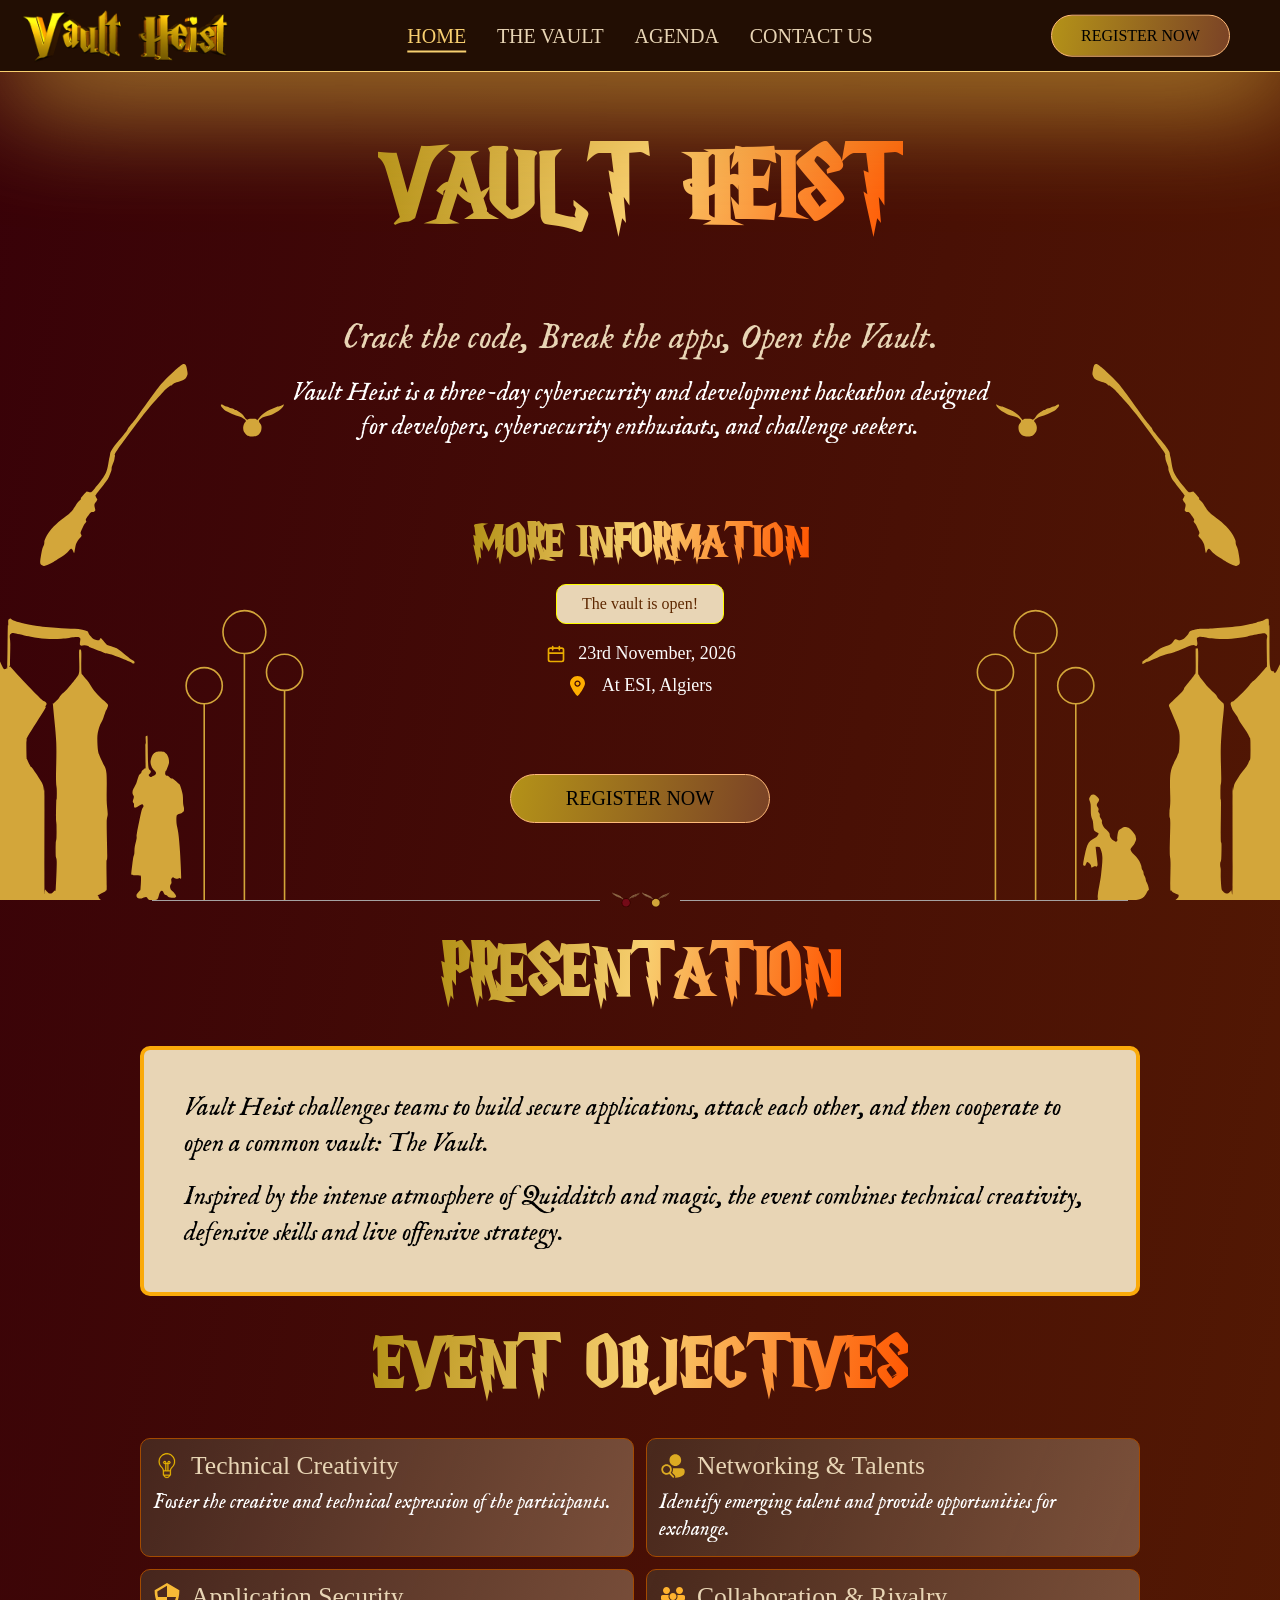
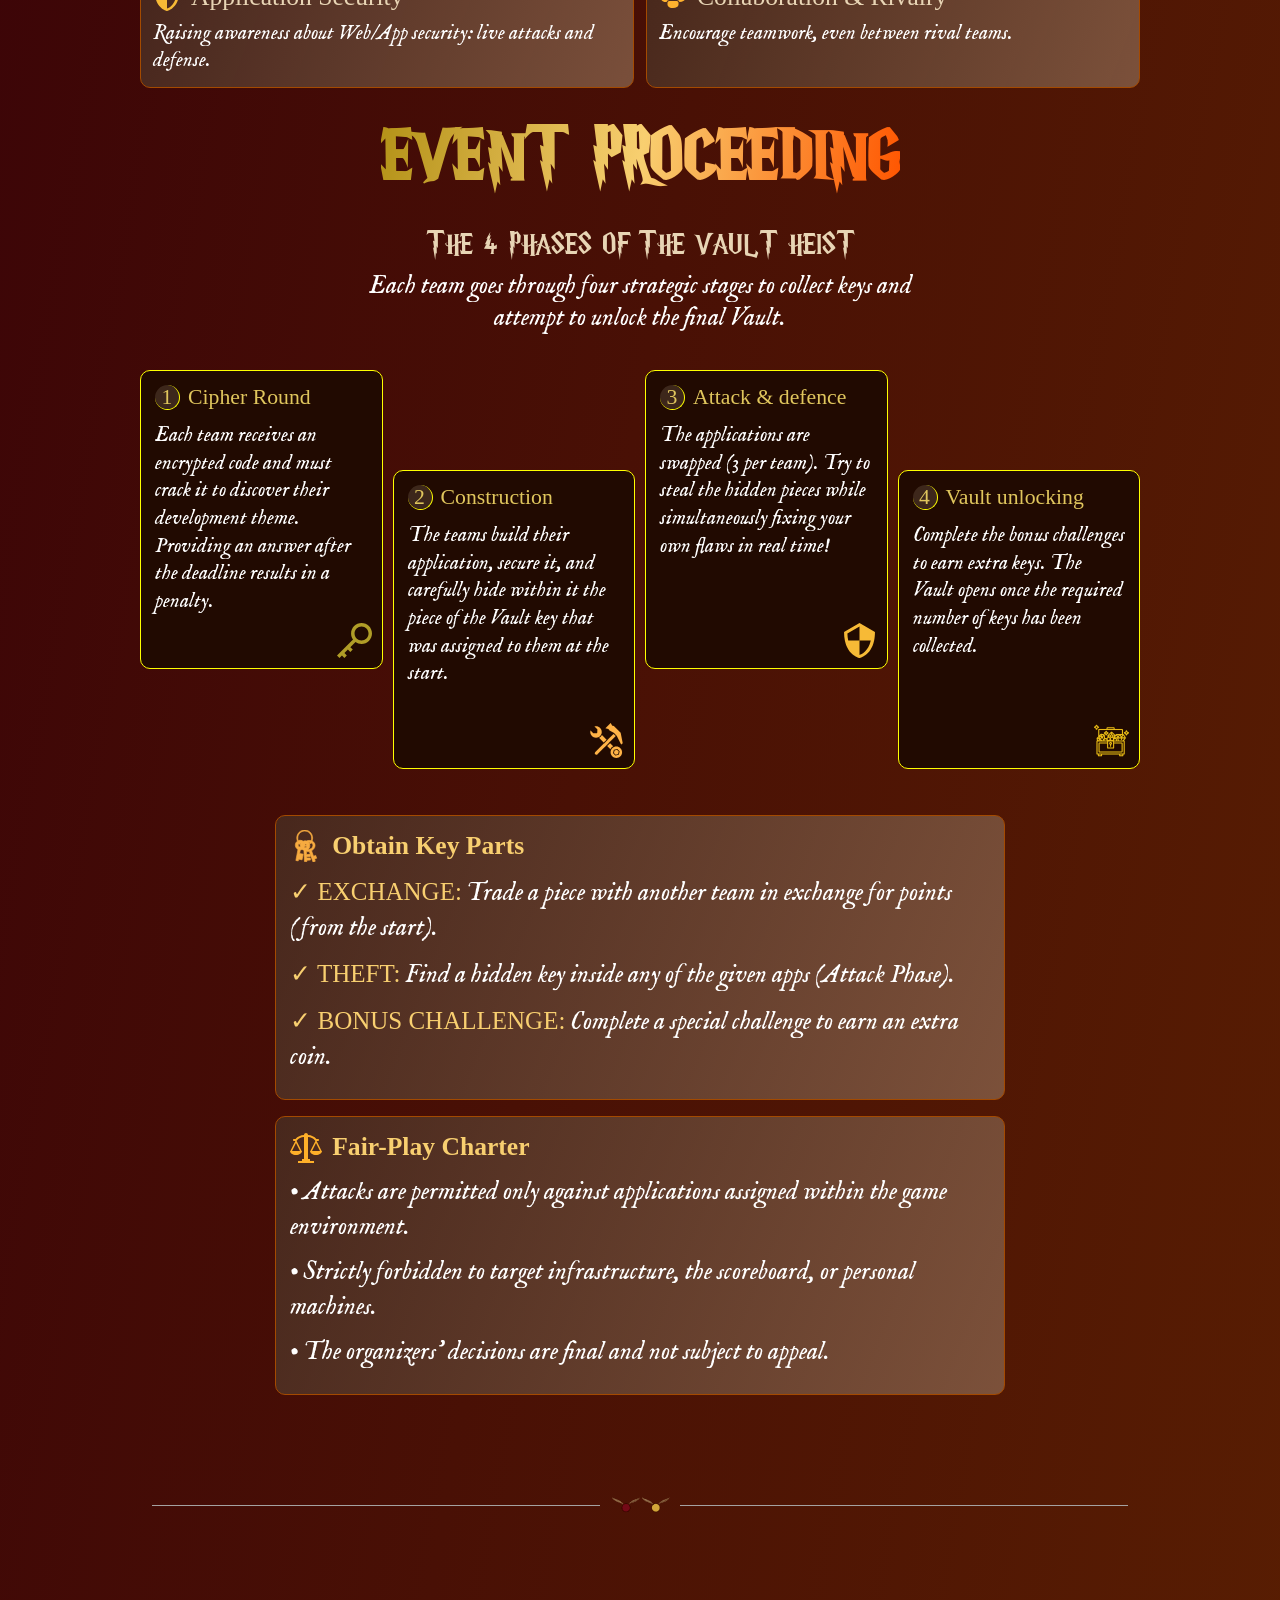
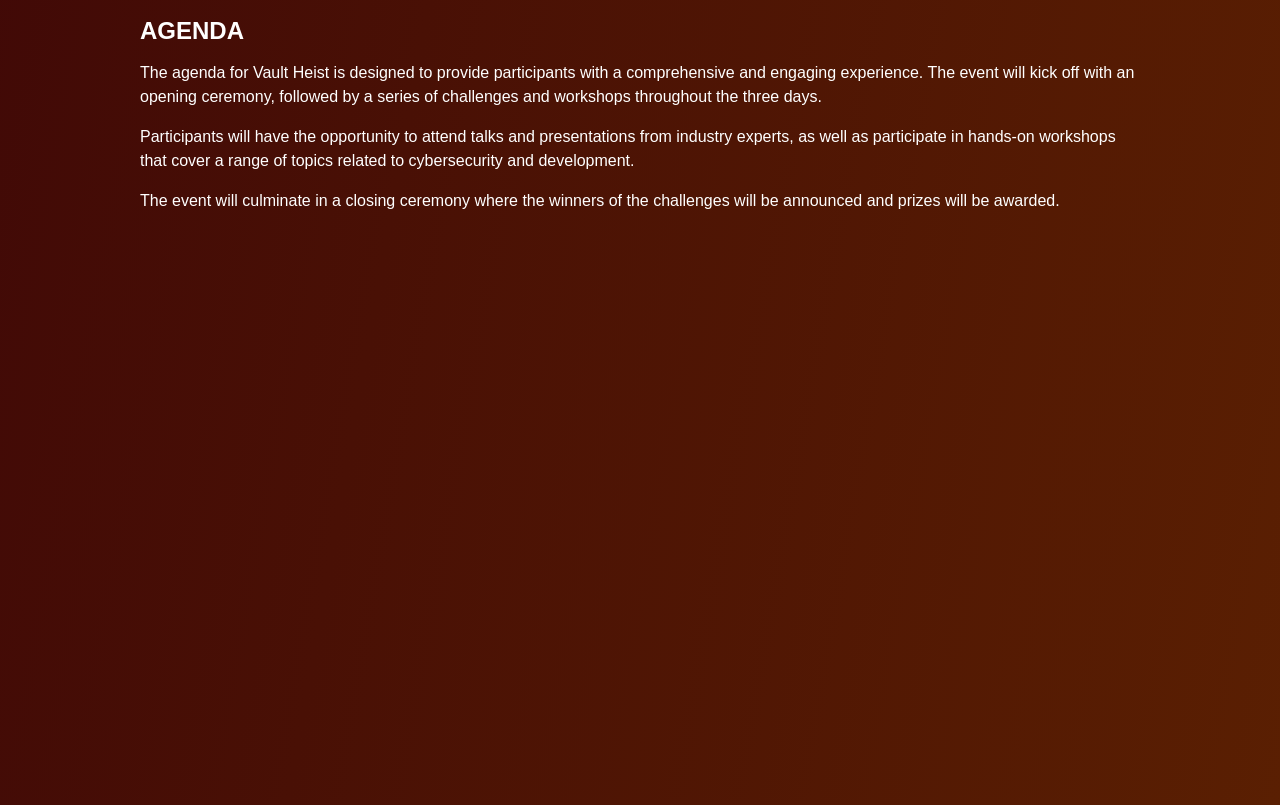
==== commit 997e9c99: "claude pc" ====
--- a/index.html
+++ b/index.html
@@ -68,10 +68,12 @@
         </div>
 
         <div class="separation">
-            <div class="line L"></div>
-            <div class="line R"></div>
-            <img class="rings" src="images/rings.svg" alt="Rings Icon">
             <img class="pitch" src="images/divider-pitch.svg" alt="">
+            <div class="lines">
+                <div class="line L"></div>
+                <div class="line R"></div>
+                <img class="rings" src="images/rings.svg" alt="Rings Icon">
+            </div>
         </div>
     </section>
 
@@ -154,7 +156,7 @@
 
                 <div class="procedure">
                     <div class="proc-header h7">
-                        <img src="images/keys.svg" alt="Keys Icon">
+                        <img src="images/scale.svg" alt="Keys Icon">
                         <h6>Fair-Play Charter</h6>
                     </div>
                     <div class="proc-item">
--- a/style.css
+++ b/style.css
@@ -37,11 +37,17 @@
     cursor: default;
 }
 
-@font-face { font-family: 'HarryP'; src: url('./fonts/harryP.TTF') format('truetype'); font-display: swap; }
-@font-face { font-family: 'IMFellEnglish'; src: url('./fonts/IMFellEnglish.ttf') format('truetype'); font-display: swap; }
-@font-face { font-family: 'Cinzel'; src: url('./fonts/Cinzel-Regular.ttf') format('truetype'); font-display: swap; }
-
-/* ---------- shared ---------- */
+@font-face { 
+    font-family: 'HarryP'; src: url('./fonts/harryP.TTF') format('truetype'); font-display: swap; 
+}
+
+@font-face { 
+    font-family: 'IMFellEnglish'; src: url('./fonts/IMFellEnglish.ttf') format('truetype'); font-display: swap; 
+}
+
+@font-face { 
+    font-family: 'Cinzel'; src: url('./fonts/Cinzel-Regular.ttf') format('truetype'); font-display: swap; 
+}
 
 .center {
     font-family: 'HarryP', sans-serif;
@@ -87,8 +93,6 @@
     display: none;
 }
 
-/* ---------- navbar ---------- */
-
 .navBar {
     position: fixed;
     top: 0;
@@ -156,8 +160,6 @@
     text-decoration-thickness: 2px;
 }
 
-/* ---------- mobile menu ---------- */
-
 .menu {
     display: none;
     position: fixed;
@@ -203,7 +205,7 @@
     100% { top: -100%; }
 }
 
-/* ---------- home ---------- */
+/* ================================= home =============================== */
 
 #home {
     display: flex;
@@ -328,13 +330,11 @@
     height: 24px;
 }
 
-/* ---------- separator (lines, rings, pitch, checker band) ---------- */
-
 .separation {
     position: relative;
     width: fit-content;
     margin-inline: auto;
-    margin-top: calc(min(100vw, 400px) * 0.28);   /* room for the pitch scene */
+    margin-top: calc(min(100vw, 400px) * 0.28);   
 }
 
 .rings {
@@ -379,11 +379,16 @@
     pointer-events: none;
 }
 
-/* ---------- about ---------- */
+/* ================================= about ============================== */
 
 #about {
     padding: calc(var(--nav-h) + 60px) 20px 110px;
 }
+
+.pres, .objs, .proc {
+    font-size: clamp(26px, 8vw, 48px);
+}
+
 
 .aboutWrap {
     max-width: 1000px;
@@ -393,8 +398,8 @@
     gap: clamp(20px, 4vh, 40px);
 }
 
-.pres, .objs, .proc {
-    font-size: clamp(26px, 8vw, 48px);
+.pres {
+    margin-top: 0;
 }
 
 .presentation {
@@ -482,8 +487,9 @@
     display: grid;
     grid-template-columns: 1fr 1fr;
     grid-template-rows: auto auto;
-    grid-auto-flow: column;       /* cards 1-2 left, 3-4 right */
+    grid-auto-flow: column;      
     gap: 12px;
+    padding-bottom: 50px;
 }
 
 .phase {
@@ -496,6 +502,11 @@
 
 .phase:hover {
     border-color: red;
+}
+
+.phase:nth-child(3),
+.phase:nth-child(4) {
+    transform: translateY(50px); 
 }
 
 .phase p {
@@ -585,7 +596,7 @@
     font-family: 'Cinzel', serif;
 }
 
-/* ---------- agenda ---------- */
+/* =============================== agenda =============================== */
 
 #agenda {
     padding: calc(var(--nav-h) + 40px) 20px 60px;
@@ -600,8 +611,6 @@
     margin-top: 16px;
     line-height: 1.5;
 }
-
-/* ---------- small phones ---------- */
 
 @media (max-width: 359px) {
     .phaseGrid {
@@ -611,12 +620,18 @@
     }
 }
 
-/* ---------- tablet and desktop ---------- */
-
 @media (min-width: 769px) {
-    .menuIcon { display: none; }
-
-    .navLinks { display: flex; }
+    #about {
+        padding-top: 40px;
+    }
+
+    .menuIcon { 
+        display: none; 
+    }
+
+    .navLinks { 
+        display: flex; 
+    }
 
     .regPc {
         display: flex;
@@ -637,42 +652,113 @@
         font-size: 20px;
     }
 
-    .pitch,
+    .tagline {
+        font-size: clamp(15px, 2.8vw, 150px);
+    }
+
+    .pitch, 
     .separation::after {
         display: none;
     }
 
     .separation {
-        margin-top: 28px;
+        position: absolute;
+        left: 50%;
+        bottom: 0;
+        margin: 0;
+        transform: translate(-50%, 50%);
+    }
+
+    .pres, .objs, .proc {
+        font-size: clamp(26px, 8vw, 70px);
+    }
+
+    .presentation {
+        font-size: clamp(26px, 2vw, 70px);
+        padding: 40px;
     }
 
     .objectives {
         grid-template-columns: repeat(2, 1fr);
     }
 
+    .h5 {
+        font-size: clamp(15px, 2vw, 35px);
+    }
+
+    .p7 {
+        font-size: clamp(15px, 1.6vw, 30px);
+    }
+
+    .p8 {
+        font-size: clamp(30px, 2vw, 45px);
+    }
+
+    .p9 {
+        font-size: clamp(25px, 1.6vw, 30px);
+    }
+
     .phaseGrid {
         grid-template-columns: repeat(4, 1fr);
-        grid-template-rows: auto;
+        grid-template-rows: 1;
         grid-auto-flow: row;
-    }
-
-    .p7 { font-size: 18px; }
-    .phase p { font-size: 15px; }
-}
-
-@media (min-width: 900px) {
+        align-items: stretch;
+        position: relative;
+        gap: 10px;
+        left: 50%;
+        transform: translateX(-50%);
+        padding-bottom: 100px;
+    }
+
+    .h6 {
+        font-size: clamp(15px, 1.7vw, 35px);
+    }
+
+    .phase {
+       max-width: 20vw;
+    }
+
+    .phase p { 
+        font-size: clamp(15px, 1.6vw, 30px);
+    }
+
+    .phase:nth-child(3) {
+        transform: translateY(0px);
+    }
+
+    .phase:nth-child(2),
+    .phase:nth-child(4) {
+        transform: translateY(100px);
+    }
+
     .procGrid {
-        grid-template-columns: 1fr 1fr;
-    }
-}
-
-/* side scenes only when there is real room beside the content */
-@media (min-width: 1100px) {
+        justify-items: center;
+    }
+
+    .procedure {
+        max-width: 57vw;
+        width: 100%;
+    }
+
+    .proc-text, .h7 {
+        font-size: clamp(15px, 2vw, 25px);
+    }
+
+    .proc-header h6 {
+        font-size: clamp(15px, 2vw, 60px);
+    }
+
     .scene {
         display: block;
     }
 
     .desc {
-        max-width: min(900px, 52vw);
-    }
-}
+        max-width: min(900px, 55vw);
+        font-size: clamp(15px, 2vw, 45px);
+    }
+
+}
+
+@media (min-width: 1100px) {
+    
+}
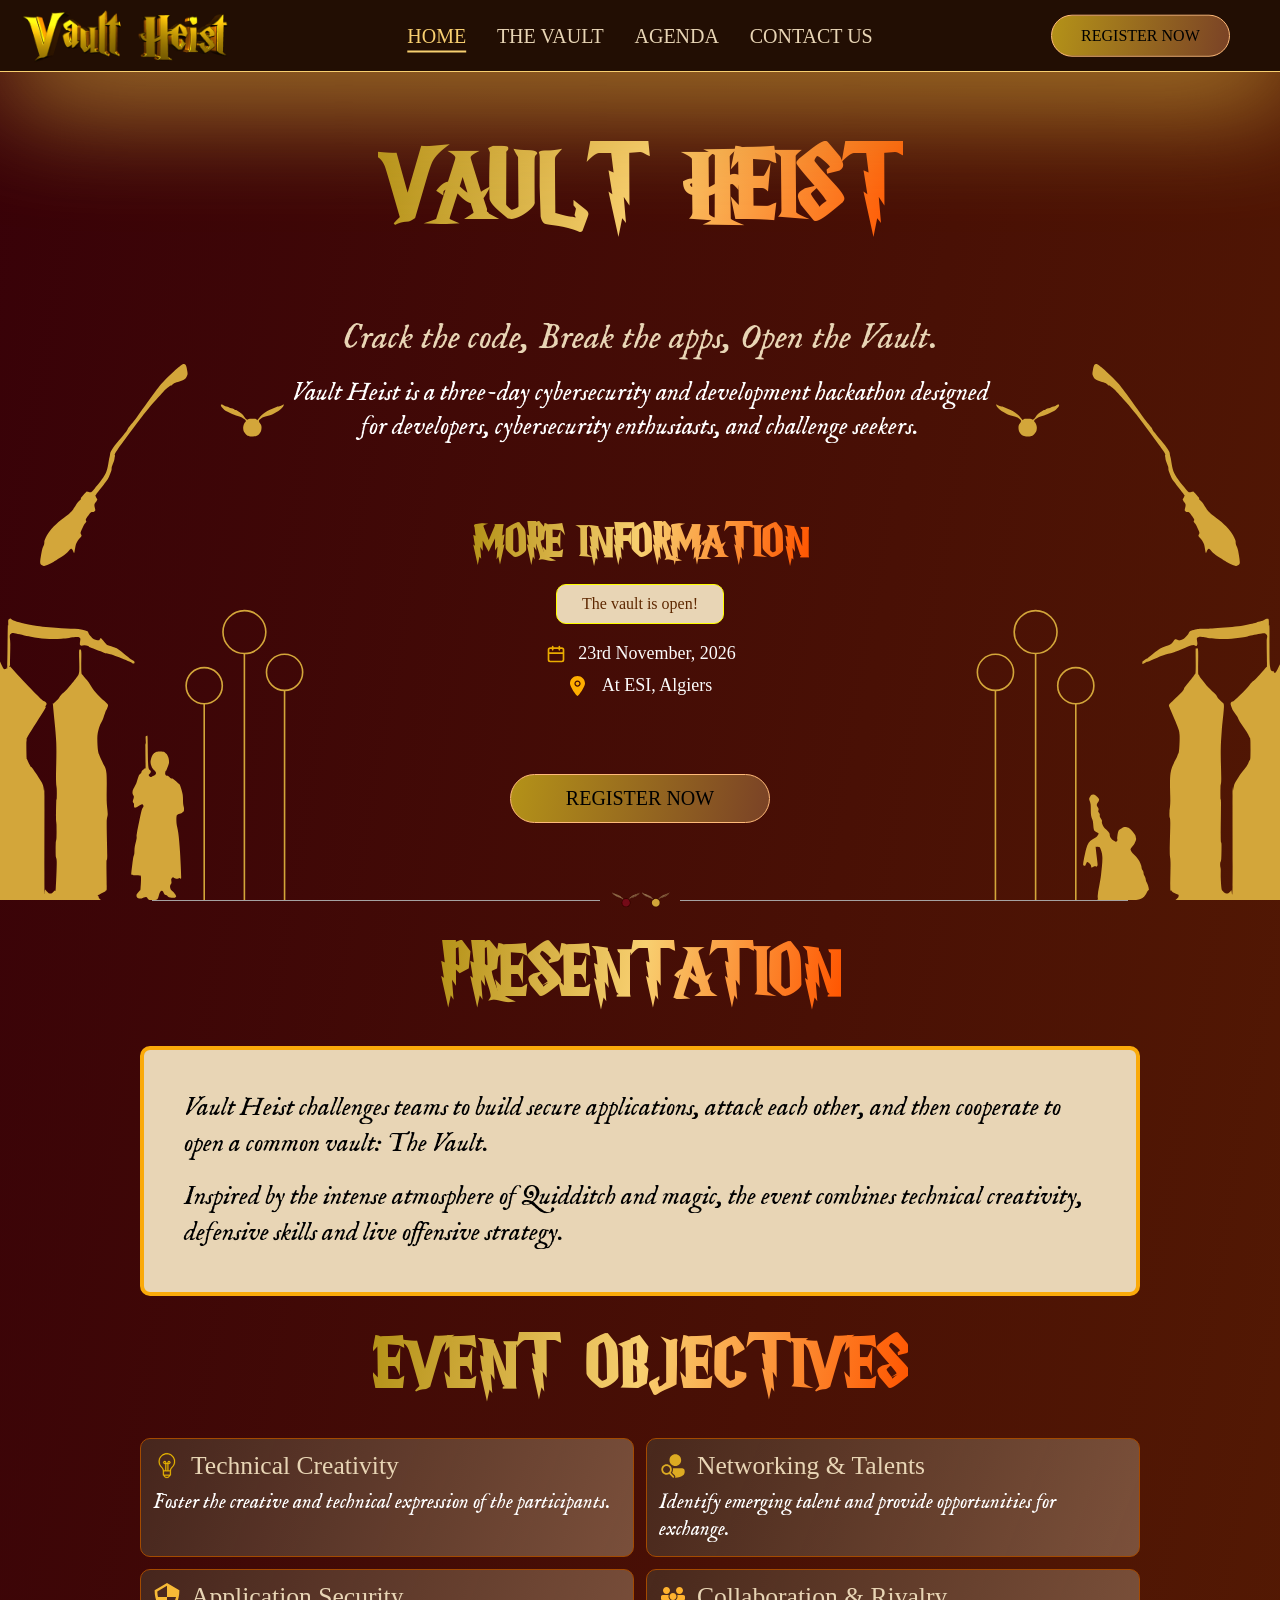
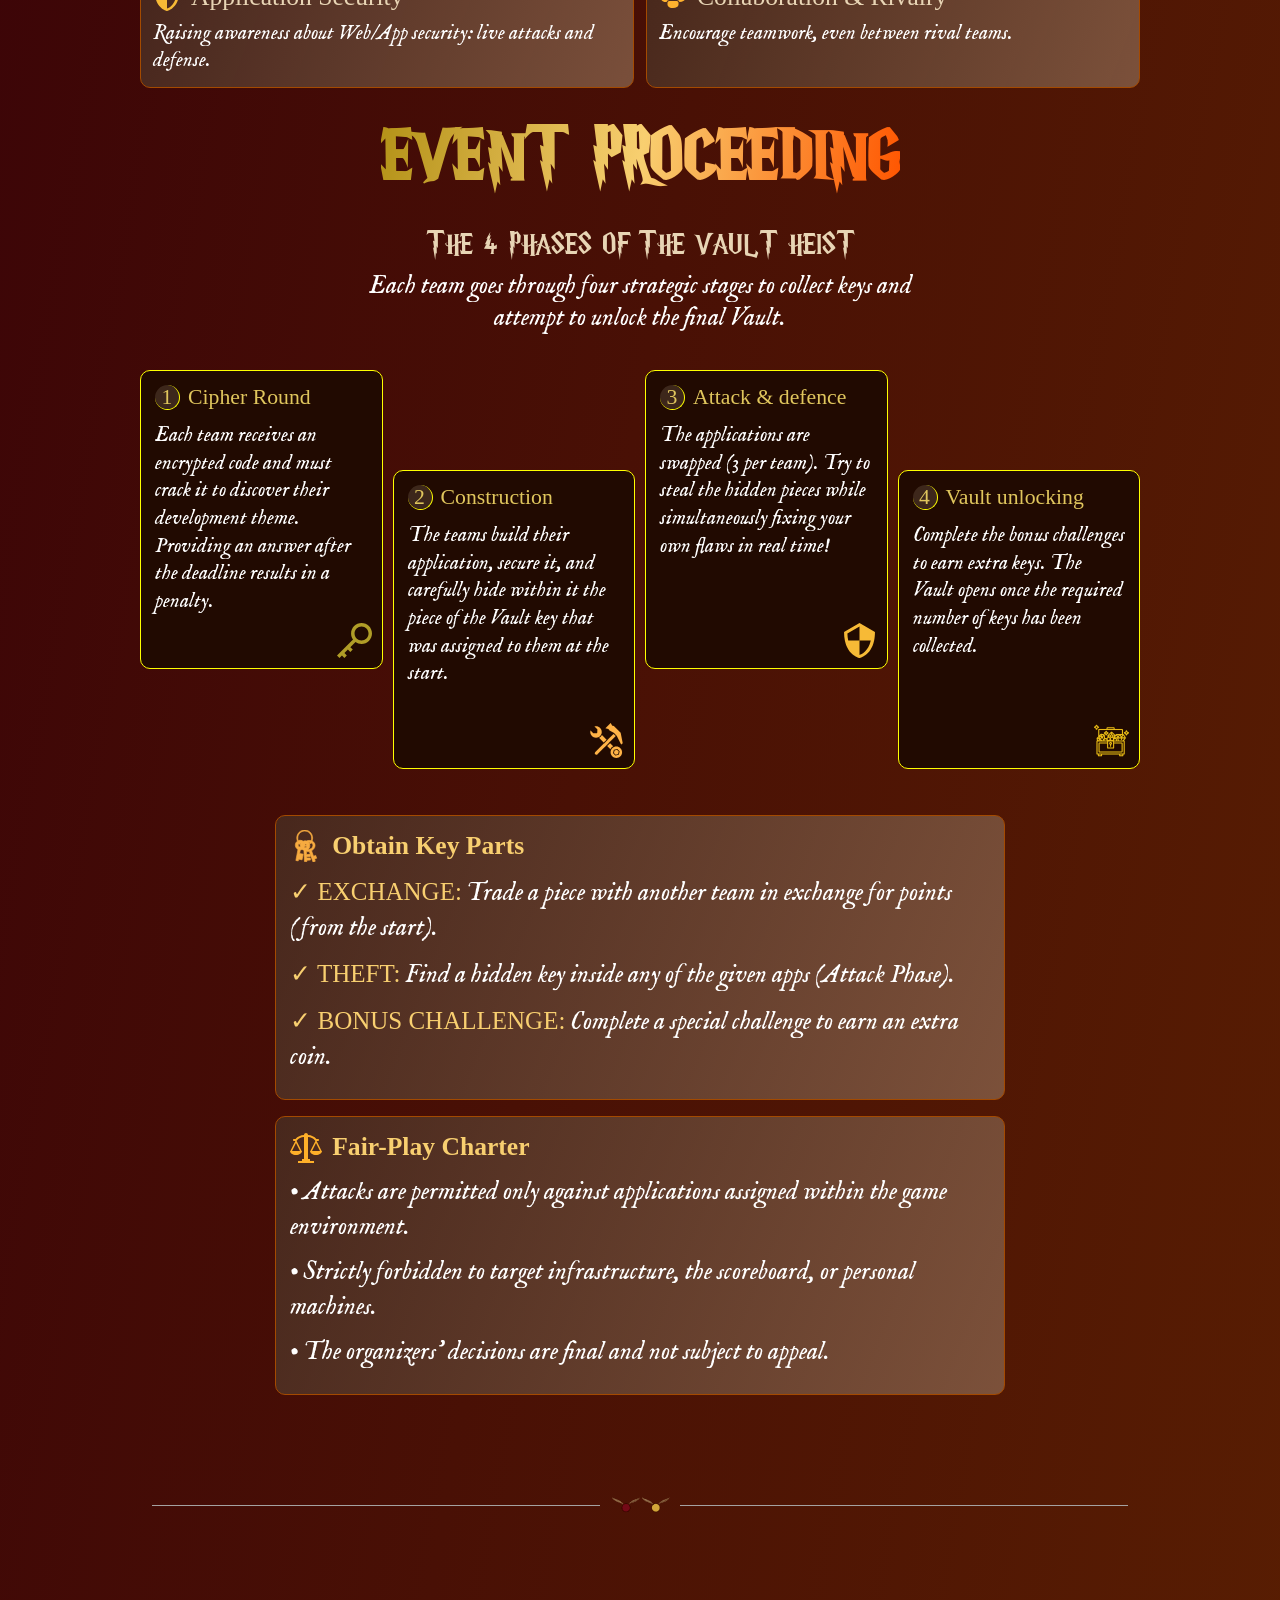
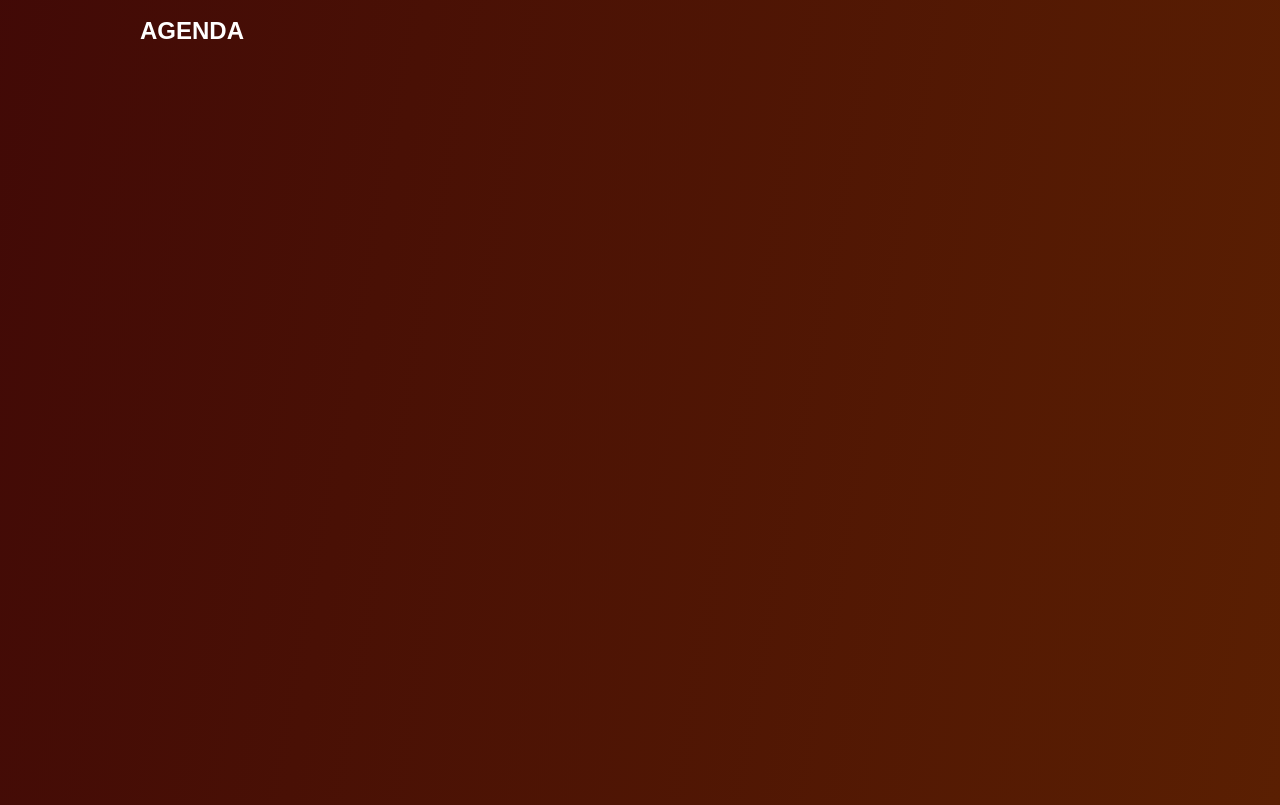
==== commit 3172ff46: "Fix HTML structure and formatting issues" ====
--- a/index.html
+++ b/index.html
@@ -183,9 +183,6 @@
     <section id="agenda">
         <div class="agendaContent">
             <h1>AGENDA</h1>
-            <p>The agenda for Vault Heist is designed to provide participants with a comprehensive and engaging experience. The event will kick off with an opening ceremony, followed by a series of challenges and workshops throughout the three days.</p>
-            <p>Participants will have the opportunity to attend talks and presentations from industry experts, as well as participate in hands-on workshops that cover a range of topics related to cybersecurity and development.</p>
-            <p>The event will culminate in a closing ceremony where the winners of the challenges will be announced and prizes will be awarded.</p>
         </div>
     </section>
 
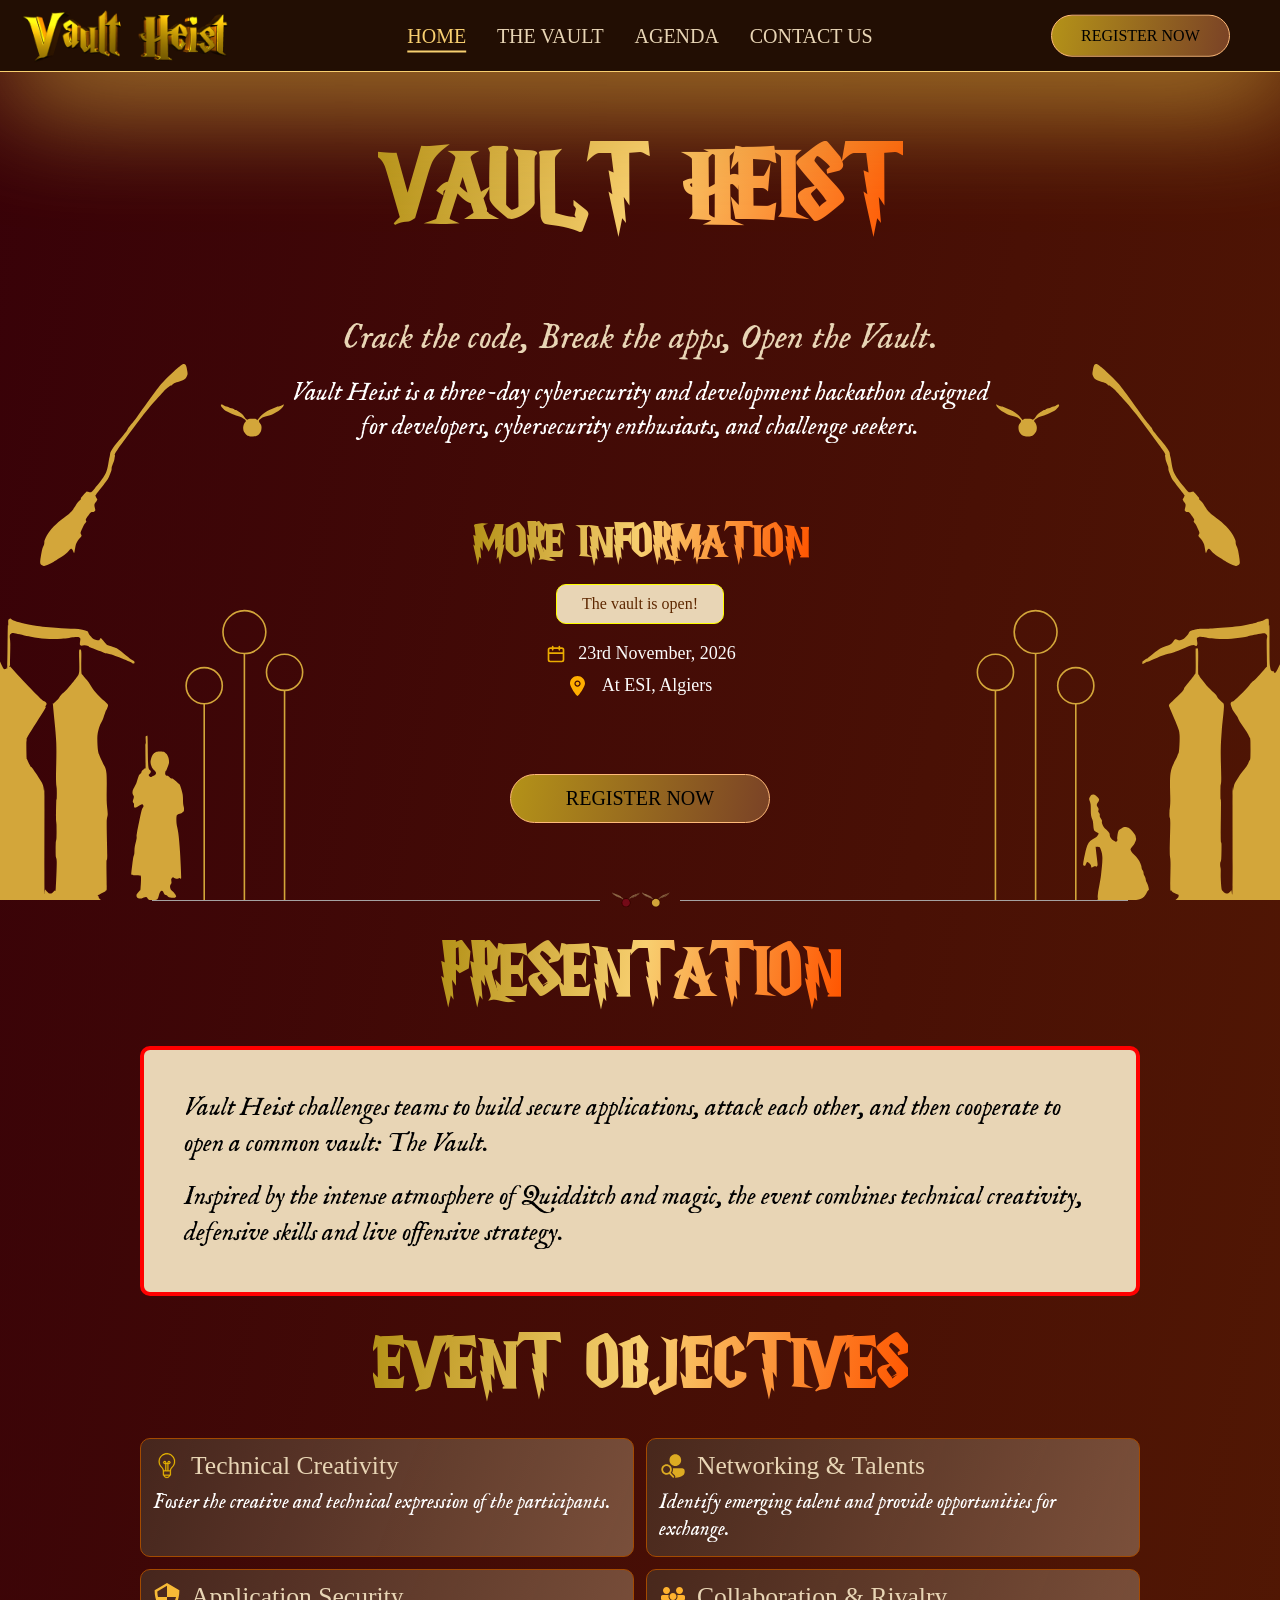
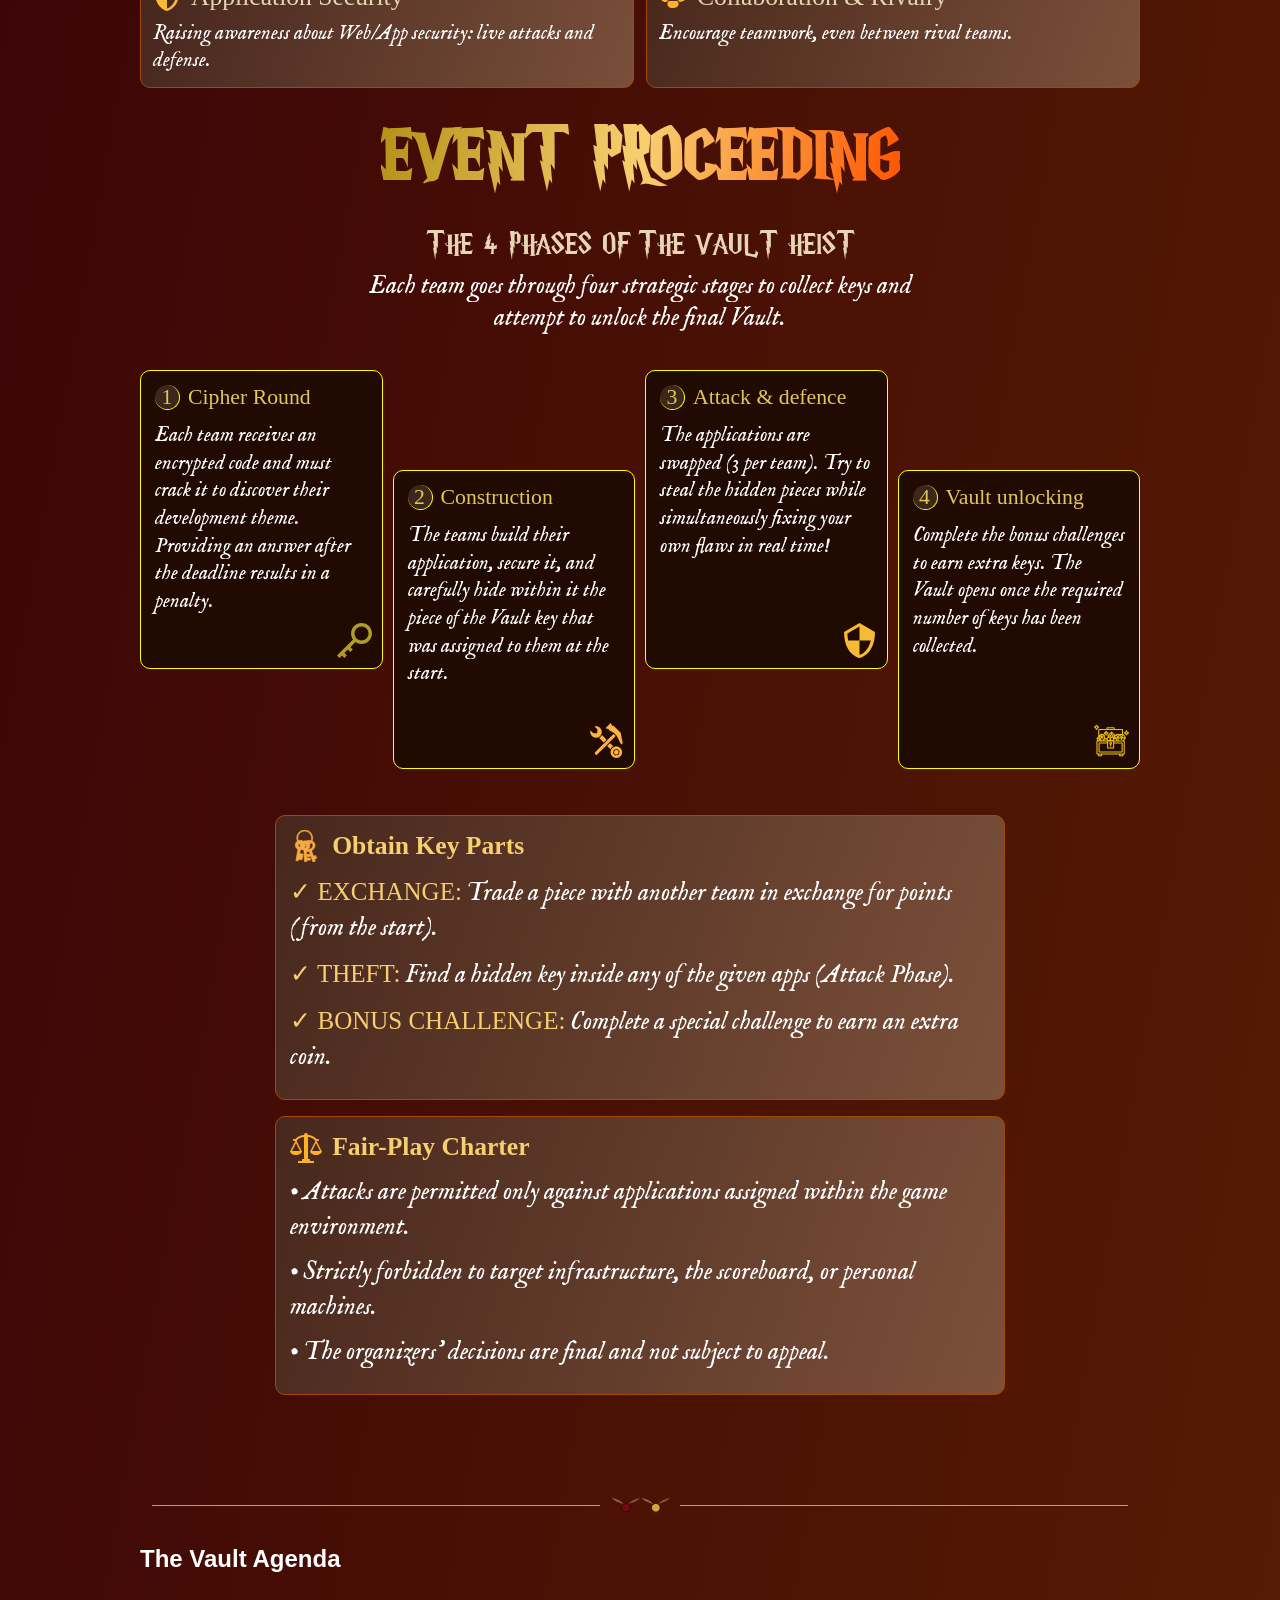
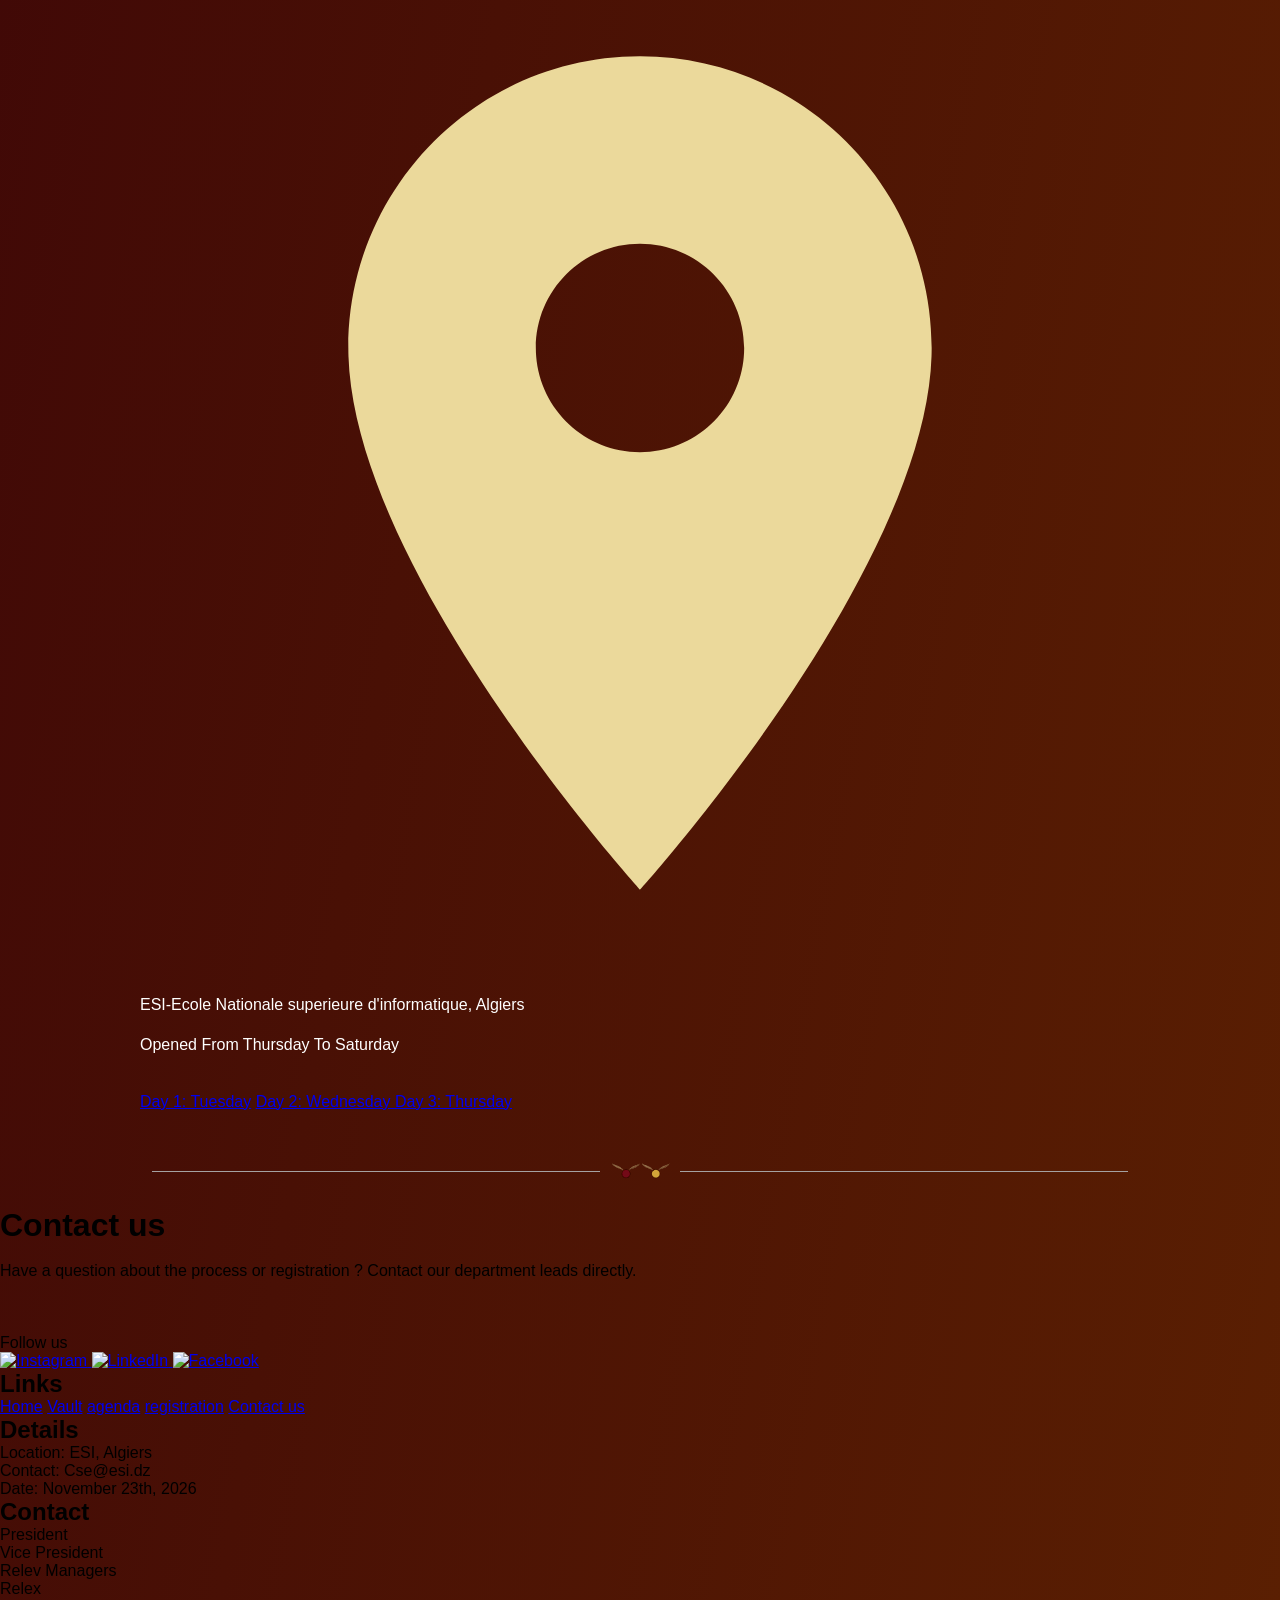
==== commit d669932b: "Add files via upload" ====
--- a/index.html
+++ b/index.html
@@ -1,191 +1,278 @@
-<!DOCTYPE html>
-<html lang="en">
-<head>
-    <meta charset="UTF-8">
-    <meta name="viewport" content="width=device-width, initial-scale=1.0">
-    <title>Esms19 - Vault Heist</title>
-    <link rel="icon" href="images/logo.svg" type="image/svg+xml">
-    <link rel="stylesheet" href="style.css">
-</head>
-<body>
-    <section id="home">
-        <div class="menu">
-            <div class="menuLinks">
-                <a class="link" href="#home">HOME</a>
-                <a class="link" href="#about">THE VAULT</a>
-                <a class="link" href="#agenda">AGENDA</a>
-                <a class="link" href="#contact">CONTACT US</a>
-            </div>
-            <a class="register regMobile" href="register.html">REGISTER NOW</a>
-        </div>
-
-        <img class="scene sceneL" src="images/scene-left.svg" alt="">
-        <img class="scene sceneR" src="images/scene-right.svg" alt="">
-
-        <div class="navBar">
-            <img class="logo" src="images/harry_title.png" alt="Logo">
-            <div class="navLinks">
-                <a class="link" href="#home">HOME</a>
-                <a class="link" href="#about">THE VAULT</a>
-                <a class="link" href="#agenda">AGENDA</a>
-                <a class="link" href="#contact">CONTACT US</a>
-            </div>
-            <a class="register regPc" href="register.html">REGISTER NOW</a>
-            <img class="menuIcon" src="images/menu.svg" alt="Menu Icon">
-        </div>
-
-        <div class="hero">
-            <h1 class="center title">VAULT HEIST</h1>
-
-            <div class="intro">
-                <p class="tagline">Crack the code, Break the apps, Open the Vault.</p>
-                <p class="desc">Vault Heist is a three-day cybersecurity and development hackathon designed for developers, cybersecurity enthusiasts, and challenge seekers.</p>
-            </div>
-
-            <div class="moreInfo">
-                <h2 class="center info">MORE INFORMATION</h2>
-
-                <div class="countdown">
-                    <div class="box"><span id="days">00</span><small>DAYS</small></div>
-                    <div class="box"><span id="hours">00</span><small>HOURS</small></div>
-                    <div class="box"><span id="minutes">00</span><small>MINUTES</small></div>
-                    <div class="box"><span id="seconds">00</span><small>SECONDS</small></div>
-                </div>
-
-                <div class="where">
-                    <div class="dateLocation">
-                        <img src="images/calender.svg" alt="Calendar Icon">
-                        23rd November, 2026
-                    </div>
-                    <div class="dateLocation">
-                        <img src="images/location.svg" alt="Location Icon">
-                        At ESI, Algiers
-                    </div>
-                </div>
-            </div>
-
-            <a class="register regMobile" href="register.html">REGISTER NOW</a>
-        </div>
-
-        <div class="separation">
-            <img class="pitch" src="images/divider-pitch.svg" alt="">
-            <div class="lines">
-                <div class="line L"></div>
-                <div class="line R"></div>
-                <img class="rings" src="images/rings.svg" alt="Rings Icon">
-            </div>
-        </div>
-    </section>
-
-    <section id="about">
-        <div class="aboutWrap">
-            <h3 class="center pres">PRESENTATION</h3>
-            <div class="presentation">
-                <p>Vault Heist challenges teams to build secure applications, attack each other, and then cooperate to open a common vault: The Vault.</p>
-                <p class="p6">Inspired by the intense atmosphere of Quidditch and magic, the event combines technical creativity, defensive skills and live offensive strategy.</p>
-            </div>
-
-            <h4 class="center objs">EVENT OBJECTIVES</h4>
-            <div class="objectives">
-                <div class="objective">
-                    <p class="h5"><img src="images/lightbulb.svg" alt="">Technical Creativity</p>
-                    <p class="p7">Foster the creative and technical expression of the participants.</p>
-                </div>
-                <div class="objective">
-                    <p class="h5"><img src="images/people-search.svg" alt="">Networking &amp; Talents</p>
-                    <p class="p7">Identify emerging talent and provide opportunities for exchange.</p>
-                </div>
-                <div class="objective">
-                    <p class="h5"><img src="images/security.svg" alt="">Application Security</p>
-                    <p class="p7">Raising awareness about Web/App security: live attacks and defense.</p>
-                </div>
-                <div class="objective">
-                    <p class="h5"><img src="images/people.svg" alt="">Collaboration &amp; Rivalry</p>
-                    <p class="p7">Encourage teamwork, even between rival teams.</p>
-                </div>
-            </div>
-
-            <h5 class="center proc">EVENT PROCEEDING</h5>
-            <div class="phasesIntro">
-                <p class="p8">THE 4 PHASES OF THE VAULT HEIST</p>
-                <p class="p9">Each team goes through four strategic stages to collect keys and attempt to unlock the final Vault.</p>
-            </div>
-
-            <div class="phaseGrid">
-                <div class="phase">
-                    <div class="h6"><div class="number">1</div>Cipher Round</div>
-                    <p>Each team receives an encrypted code and must crack it to discover their development theme. Providing an answer after the deadline results in a penalty.</p>
-                    <img class="procIcon" src="images/key.svg" alt="">
-                </div>
-                <div class="phase">
-                    <div class="h6"><div class="number">2</div>Construction</div>
-                    <p>The teams build their application, secure it, and carefully hide within it the piece of the Vault key that was assigned to them at the start.</p>
-                    <img class="procIcon" src="images/repair.svg" alt="">
-                </div>
-                <div class="phase">
-                    <div class="h6"><div class="number">3</div>Attack &amp; defence</div>
-                    <p>The applications are swapped (3 per team). Try to steal the hidden pieces while simultaneously fixing your own flaws in real time!</p>
-                    <img class="procIcon" src="images/security.svg" alt="">
-                </div>
-                <div class="phase">
-                    <div class="h6"><div class="number">4</div>Vault unlocking</div>
-                    <p>Complete the bonus challenges to earn extra keys. The Vault opens once the required number of keys has been collected.</p>
-                    <img class="procIcon" src="images/tresor.svg" alt="">
-                </div>
-            </div>
-
-            <div class="procGrid">
-                <div class="procedure">
-                    <div class="proc-header h7">
-                        <img src="images/keys.svg" alt="Keys Icon">
-                        <h6>Obtain Key Parts</h6>
-                    </div>
-                    <div class="proc-item">
-                        <span class="h7">✓ EXCHANGE:</span>
-                        <span class="proc-text">Trade a piece with another team in exchange for points (from the start).</span>
-                    </div>
-                    <div class="proc-item">
-                        <span class="h7">✓ THEFT:</span>
-                        <span class="proc-text">Find a hidden key inside any of the given apps (Attack Phase).</span>
-                    </div>
-                    <div class="proc-item">
-                        <span class="h7">✓ BONUS CHALLENGE:</span>
-                        <span class="proc-text">Complete a special challenge to earn an extra coin.</span>
-                    </div>
-                </div>
-
-                <div class="procedure">
-                    <div class="proc-header h7">
-                        <img src="images/scale.svg" alt="Keys Icon">
-                        <h6>Fair-Play Charter</h6>
-                    </div>
-                    <div class="proc-item">
-                        <span class="proc-text">• Attacks are permitted only against applications assigned within the game environment.</span>
-                    </div>
-                    <div class="proc-item">
-                        <span class="proc-text">• Strictly forbidden to target infrastructure, the scoreboard, or personal machines.</span>
-                    </div>
-                    <div class="proc-item">
-                        <span class="proc-text">• The organizers' decisions are final and not subject to appeal.</span>
-                    </div>
-                </div>
-            </div>
-        </div>
-
-        <div class="separation s2">
-            <div class="line L"></div>
-            <div class="line R"></div>
-            <img class="rings" src="images/rings.svg" alt="Rings Icon">
-            <img class="pitch" src="images/divider-pitch.svg" alt="">
-        </div>
-    </section>
-
-    <section id="agenda">
-        <div class="agendaContent">
-            <h1>AGENDA</h1>
-        </div>
-    </section>
-
-    <script src="script.js" defer></script>
-</body>
-</html>
+<!DOCTYPE html>
+<html lang="en">
+<head>
+    <meta charset="UTF-8">
+    <meta name="viewport" content="width=device-width, initial-scale=1.0">
+    <title>Esms19 - Vault Heist</title>
+    <link rel="icon" href="images/logo.svg" type="image/svg+xml">
+    <link rel="stylesheet" href="style.css">
+</head>
+<body>
+    <section id="home">
+        <div class="menu">
+            <div class="menuLinks">
+                <a class="link" href="#home">HOME</a>
+                <a class="link" href="#about">THE VAULT</a>
+                <a class="link" href="#agenda">AGENDA</a>
+                <a class="link" href="#contact">CONTACT US</a>
+            </div>
+            <a class="register regMobile" href="register.html">REGISTER NOW</a>
+        </div>
+
+        <img class="scene sceneL" src="images/scene-left.svg" alt="">
+        <img class="scene sceneR" src="images/scene-right.svg" alt="">
+
+        <div class="navBar">
+            <img class="logo" src="images/harry_title.png" alt="Logo">
+            <div class="navLinks">
+                <a class="link" href="#home">HOME</a>
+                <a class="link" href="#about">THE VAULT</a>
+                <a class="link" href="#agenda">AGENDA</a>
+                <a class="link" href="#contact">CONTACT US</a>
+            </div>
+            <a class="register regPc" href="register.html">REGISTER NOW</a>
+            <img class="menuIcon" src="images/menu.svg" alt="Menu Icon">
+        </div>
+
+        <div class="hero">
+            <h1 class="center title">VAULT HEIST</h1>
+
+            <div class="intro">
+                <p class="tagline">Crack the code, Break the apps, Open the Vault.</p>
+                <p class="desc">Vault Heist is a three-day cybersecurity and development hackathon designed for developers, cybersecurity enthusiasts, and challenge seekers.</p>
+            </div>
+
+            <div class="moreInfo">
+                <h2 class="center info">MORE INFORMATION</h2>
+
+                <div class="countdown">
+                    <div class="box"><span id="days">00</span><small>DAYS</small></div>
+                    <div class="box"><span id="hours">00</span><small>HOURS</small></div>
+                    <div class="box"><span id="minutes">00</span><small>MINUTES</small></div>
+                    <div class="box"><span id="seconds">00</span><small>SECONDS</small></div>
+                </div>
+
+                <div class="where">
+                    <div class="dateLocation">
+                        <img src="images/calender.svg" alt="Calendar Icon">
+                        23rd November, 2026
+                    </div>
+                    <div class="dateLocation">
+                        <img src="images/location.svg" alt="Location Icon">
+                        At ESI, Algiers
+                    </div>
+                </div>
+            </div>
+
+            <a class="register regMobile" href="register.html">REGISTER NOW</a>
+        </div>
+
+        <div class="separation">
+            <img class="pitch" src="images/divider-pitch.svg" alt="">
+            <div class="lines">
+                <div class="line L"></div>
+                <div class="line R"></div>
+                <img class="rings" src="images/rings.svg" alt="Rings Icon">
+            </div>
+        </div>
+    </section>
+
+    <section id="about">
+        <div class="aboutWrap">
+            <h3 class="center pres">PRESENTATION</h3>
+            <div class="presentation">
+                <p>Vault Heist challenges teams to build secure applications, attack each other, and then cooperate to open a common vault: The Vault.</p>
+                <p class="p6">Inspired by the intense atmosphere of Quidditch and magic, the event combines technical creativity, defensive skills and live offensive strategy.</p>
+            </div>
+
+            <h4 class="center objs">EVENT OBJECTIVES</h4>
+            <div class="objectives">
+                <div class="objective">
+                    <p class="h5"><img src="images/lightbulb.svg" alt="">Technical Creativity</p>
+                    <p class="p7">Foster the creative and technical expression of the participants.</p>
+                </div>
+                <div class="objective">
+                    <p class="h5"><img src="images/people-search.svg" alt="">Networking &amp; Talents</p>
+                    <p class="p7">Identify emerging talent and provide opportunities for exchange.</p>
+                </div>
+                <div class="objective">
+                    <p class="h5"><img src="images/security.svg" alt="">Application Security</p>
+                    <p class="p7">Raising awareness about Web/App security: live attacks and defense.</p>
+                </div>
+                <div class="objective">
+                    <p class="h5"><img src="images/people.svg" alt="">Collaboration &amp; Rivalry</p>
+                    <p class="p7">Encourage teamwork, even between rival teams.</p>
+                </div>
+            </div>
+
+            <h5 class="center proc">EVENT PROCEEDING</h5>
+            <div class="phasesIntro">
+                <p class="p8">THE 4 PHASES OF THE VAULT HEIST</p>
+                <p class="p9">Each team goes through four strategic stages to collect keys and attempt to unlock the final Vault.</p>
+            </div>
+
+            <div class="phaseGrid">
+                <div class="phase">
+                    <div class="h6"><div class="number">1</div>Cipher Round</div>
+                    <p>Each team receives an encrypted code and must crack it to discover their development theme. Providing an answer after the deadline results in a penalty.</p>
+                    <img class="procIcon" src="images/key.svg" alt="">
+                </div>
+                <div class="phase">
+                    <div class="h6"><div class="number">2</div>Construction</div>
+                    <p>The teams build their application, secure it, and carefully hide within it the piece of the Vault key that was assigned to them at the start.</p>
+                    <img class="procIcon" src="images/repair.svg" alt="">
+                </div>
+                <div class="phase">
+                    <div class="h6"><div class="number">3</div>Attack &amp; defence</div>
+                    <p>The applications are swapped (3 per team). Try to steal the hidden pieces while simultaneously fixing your own flaws in real time!</p>
+                    <img class="procIcon" src="images/security.svg" alt="">
+                </div>
+                <div class="phase">
+                    <div class="h6"><div class="number">4</div>Vault unlocking</div>
+                    <p>Complete the bonus challenges to earn extra keys. The Vault opens once the required number of keys has been collected.</p>
+                    <img class="procIcon" src="images/tresor.svg" alt="">
+                </div>
+            </div>
+
+            <div class="procGrid">
+                <div class="procedure">
+                    <div class="proc-header h7">
+                        <img src="images/keys.svg" alt="Keys Icon">
+                        <h6>Obtain Key Parts</h6>
+                    </div>
+                    <div class="proc-item">
+                        <span class="h7">✓ EXCHANGE:</span>
+                        <span class="proc-text">Trade a piece with another team in exchange for points (from the start).</span>
+                    </div>
+                    <div class="proc-item">
+                        <span class="h7">✓ THEFT:</span>
+                        <span class="proc-text">Find a hidden key inside any of the given apps (Attack Phase).</span>
+                    </div>
+                    <div class="proc-item">
+                        <span class="h7">✓ BONUS CHALLENGE:</span>
+                        <span class="proc-text">Complete a special challenge to earn an extra coin.</span>
+                    </div>
+                </div>
+
+                <div class="procedure">
+                    <div class="proc-header h7">
+                        <img src="images/scale.svg" alt="Keys Icon">
+                        <h6>Fair-Play Charter</h6>
+                    </div>
+                    <div class="proc-item">
+                        <span class="proc-text">• Attacks are permitted only against applications assigned within the game environment.</span>
+                    </div>
+                    <div class="proc-item">
+                        <span class="proc-text">• Strictly forbidden to target infrastructure, the scoreboard, or personal machines.</span>
+                    </div>
+                    <div class="proc-item">
+                        <span class="proc-text">• The organizers' decisions are final and not subject to appeal.</span>
+                    </div>
+                </div>
+            </div>
+        </div>
+
+        <div class="separation s2">
+            <div class="line L"></div>
+            <div class="line R"></div>
+            <img class="rings" src="images/rings.svg" alt="Rings Icon">
+            <img class="pitch" src="images/divider-pitch.svg" alt="">
+        </div>
+    </section>
+
+    <section id="agenda">
+        <div class="agendaContent">
+            <div class="agenda-content">
+                <h1 class="agenda-title">The Vault Agenda</h1>
+
+                <svg class="location-icon" viewBox="0 0 24 24" fill="none" xmlns="http://www.w3.org/2000/svg">
+                    <path d="M12 2C8.13 2 5 5.13 5 9C5 14.25 12 22 12 22C12 22 19 14.25 19 9C19 5.13 15.87 2 12 2ZM12 11.5C10.62 11.5 9.5 10.38 9.5 9C9.5 7.62 10.62 6.5 12 6.5C13.38 6.5 14.5 7.62 14.5 9C14.5 10.38 13.38 11.5 12 11.5Z" fill="#EBD99B"/>
+                </svg>
+                <br>
+
+                <p class="location-text1">
+                    ESI-Ecole Nationale superieure d'informatique, Algiers<br>
+                </p>
+                <p class="location-text2">Opened From Thursday To Saturday</p>
+                <br>
+                <br>
+                <div class="button-group">
+                    <a href="day1.html" class="agenda-btn">Day 1: Tuesday</a>
+                    <a href="day2.html" class="agenda-btn">Day 2: Wednesday </a>
+                    <a href="day3.html" class="agenda-btn">Day 3: Thursday</a>
+                </div>
+            </div>
+        </div>
+         <div class="separation s2">
+    <div class="line L"></div>
+    <div class="line R"></div>
+    <img class="rings" src="images/rings.svg" alt="Rings Icon">
+    <img class="pitch" src="images/divider-pitch.svg" alt="">
+</div>
+    </section>
+
+    
+   <br><br>
+
+   
+
+    <footer id="contact" class="Contact-us">
+        <h1 class="Contact-title">Contact us</h1>
+        <br>
+        <p class="contact-para">Have a question about the process or registration ? Contact our department leads directly.
+        </p>
+        <br>
+        <br>
+        <div class="infos">
+            <div class="follow-us">
+                <img class="voltlogo" src="images/vault.svg" alt="">
+                <img class="cse" src="images/cse.svg" alt="">
+                <p class="followus">Follow us</p>
+                <div class="icons">
+                    <a href="https://www.instagram.com/cse.club/" target="_blank" rel="noopener noreferrer">
+                        <img class="icon" src="images/instagram 1.svg" alt="Instagram">
+                    </a>
+
+                    <a href="https://www.linkedin.com/company/cse-club/" target="_blank" rel="noopener noreferrer">
+                        <img class="icon" src="images/linkedin 1.svg" alt="LinkedIn">
+                    </a>
+
+                    <a href="https://www.facebook.com/club.scientifique.esi/?_rdc=1&_rdr#" target="_blank" rel="noopener noreferrer">
+                        <img class="icon" src="images/facebook 1.svg" alt="Facebook">
+                    </a>
+                </div>
+            </div>
+            <div class="links">
+                <h2 class="footer-title">Links</h2>
+                <a class="link" href="#home">Home</a>
+                <a class="link" href="#about">Vault</a>
+                <a class="link" href="#agenda">agenda</a>
+                <a class="link" href="#home">registration</a>
+                <a class="link" href="#contact">Contact us</a>
+            </div>
+            <div class="Details">
+                <h2 class="footer-title">Details</h2>
+
+                <ul class="details-list">
+                    <li><span class="detail-label">Location:</span> ESI, Algiers</li>
+                    <li><span class="detail-label">Contact:</span> Cse@esi.dz</li>
+                    <li><span class="detail-label">Date:</span> November 23th, 2026</li>
+                </ul>
+            </div>
+            <div class="contact-list">
+                <h2 class="footer-title">Contact</h2>
+
+                <ul class="contact-roles">
+                    <p>President</p>
+                    <p>Vice President</p>
+                    <p>Relev Managers</p>
+                    <p>Relex</p>
+                    <p>Managers</p>
+                </ul>
+            </div>
+        </div>
+    </footer>
+
+    <script src="script.js" defer></script>
+</body>
+</html>
--- a/style.css
+++ b/style.css
@@ -379,10 +379,11 @@
     pointer-events: none;
 }
 
-/* ================================= about ============================== */
+/* ================================= about ============================= */
 
 #about {
     padding: calc(var(--nav-h) + 60px) 20px 110px;
+    padding-top: 40px;
 }
 
 .pres, .objs, .proc {
@@ -410,12 +411,14 @@
     line-height: 1.4;
     padding: 20px;
     border-radius: 10px;
-    border: 4px solid rgb(250, 170, 10);
-    transition: border-color .3s;
+    border: 4px solid rgb(255, 0, 0) ;
+    transition: .5s;
 }
 
 .presentation:hover {
-    border-color: rgb(255, 0, 0);
+    border-color: rgb(250, 170, 10);
+    background: rgba(51, 19, 1, 0.9);
+    color: rgb(249, 197, 83);
 }
 
 .p6 {
@@ -425,6 +428,8 @@
 .objectives {
     display: grid;
     grid-template-columns: 1fr;
+    grid-template-columns: minmax(0, 1fr);
+    grid-auto-rows: 1fr;  
     gap: 12px;
     font-family: 'IMFellEnglish', serif;
 }
@@ -487,7 +492,9 @@
     display: grid;
     grid-template-columns: 1fr 1fr;
     grid-template-rows: auto auto;
-    grid-auto-flow: column;      
+    grid-auto-flow: column;     
+    grid-template-columns: repeat(2, minmax(0, 1fr));
+    grid-auto-rows: 1fr; 
     gap: 12px;
     padding-bottom: 50px;
 }
@@ -621,7 +628,8 @@
 }
 
 @media (min-width: 769px) {
-    #about {
+
+    #about, #agenda {
         padding-top: 40px;
     }
 
@@ -700,22 +708,16 @@
 
     .phaseGrid {
         grid-template-columns: repeat(4, 1fr);
-        grid-template-rows: 1;
+        grid-template-columns: repeat(4, minmax(0, 1fr));
         grid-auto-flow: row;
         align-items: stretch;
         position: relative;
         gap: 10px;
-        left: 50%;
-        transform: translateX(-50%);
         padding-bottom: 100px;
     }
 
     .h6 {
         font-size: clamp(15px, 1.7vw, 35px);
-    }
-
-    .phase {
-       max-width: 20vw;
     }
 
     .phase p { 
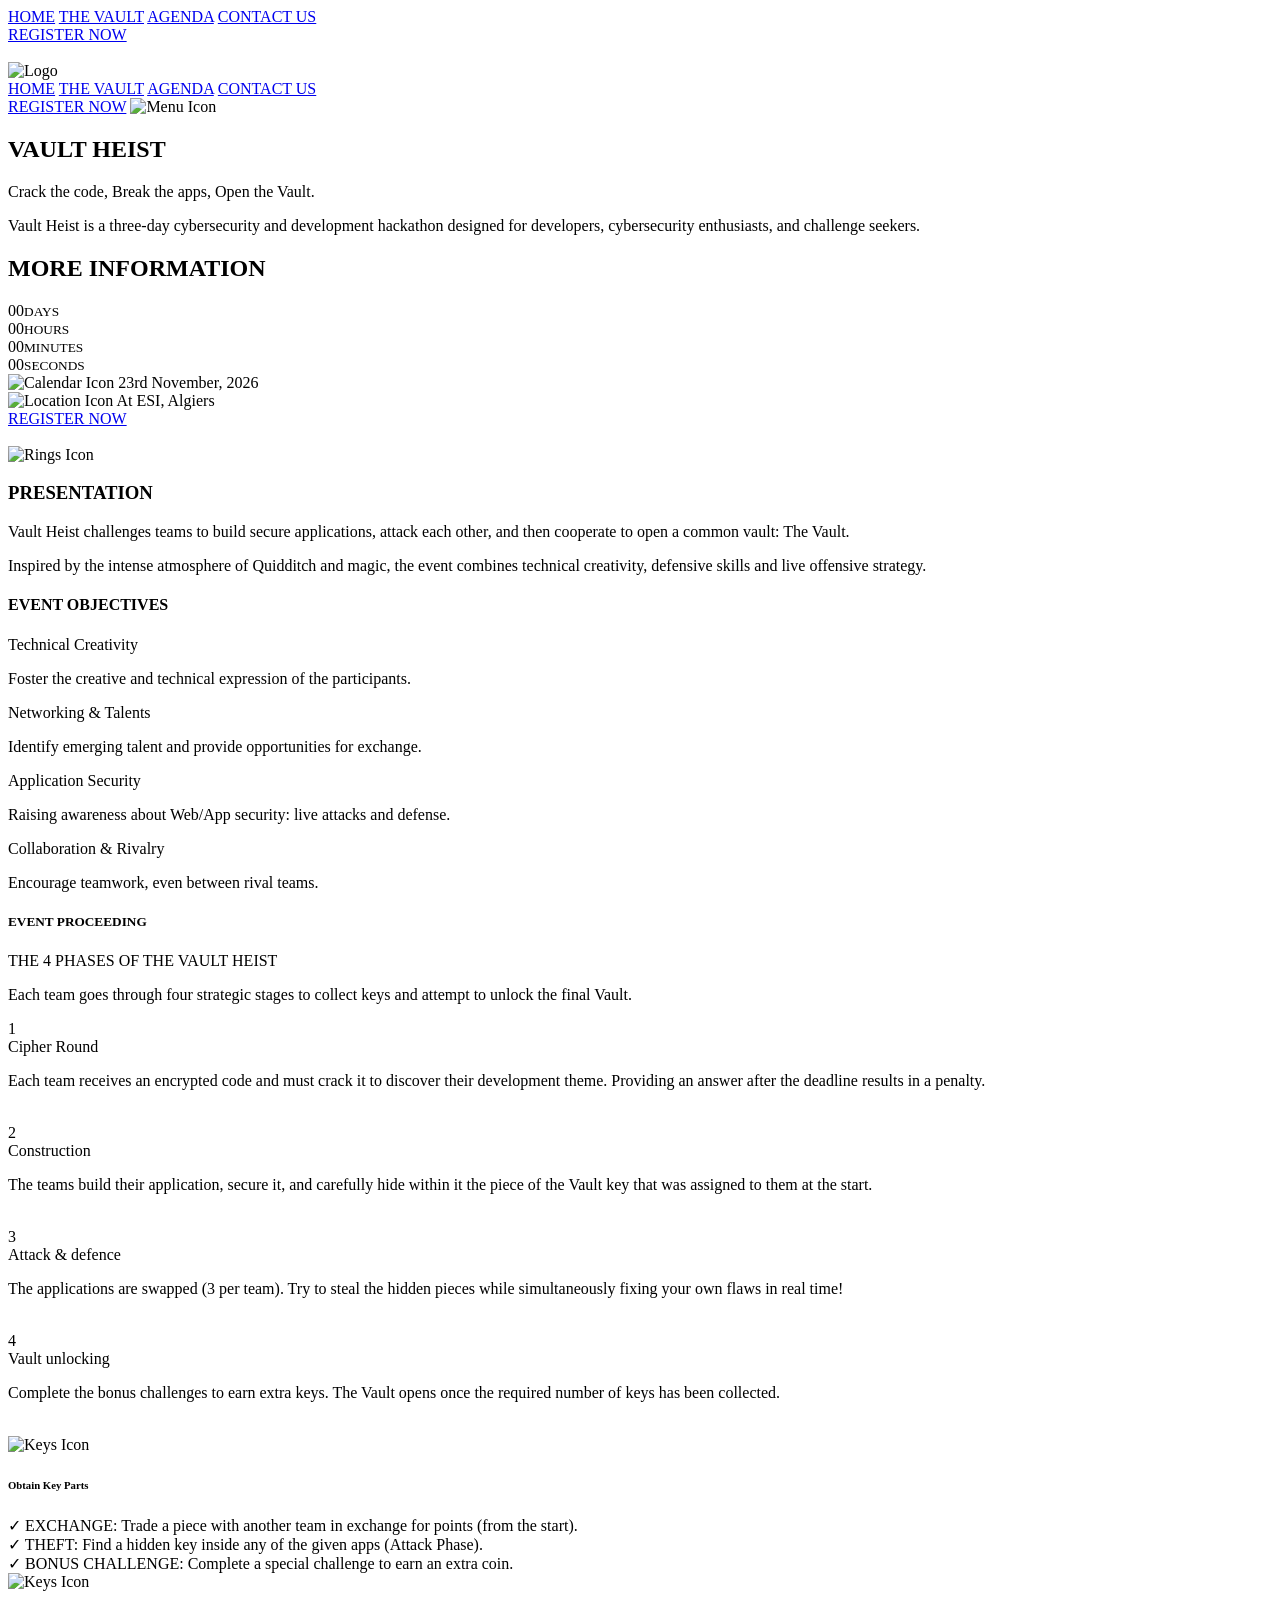
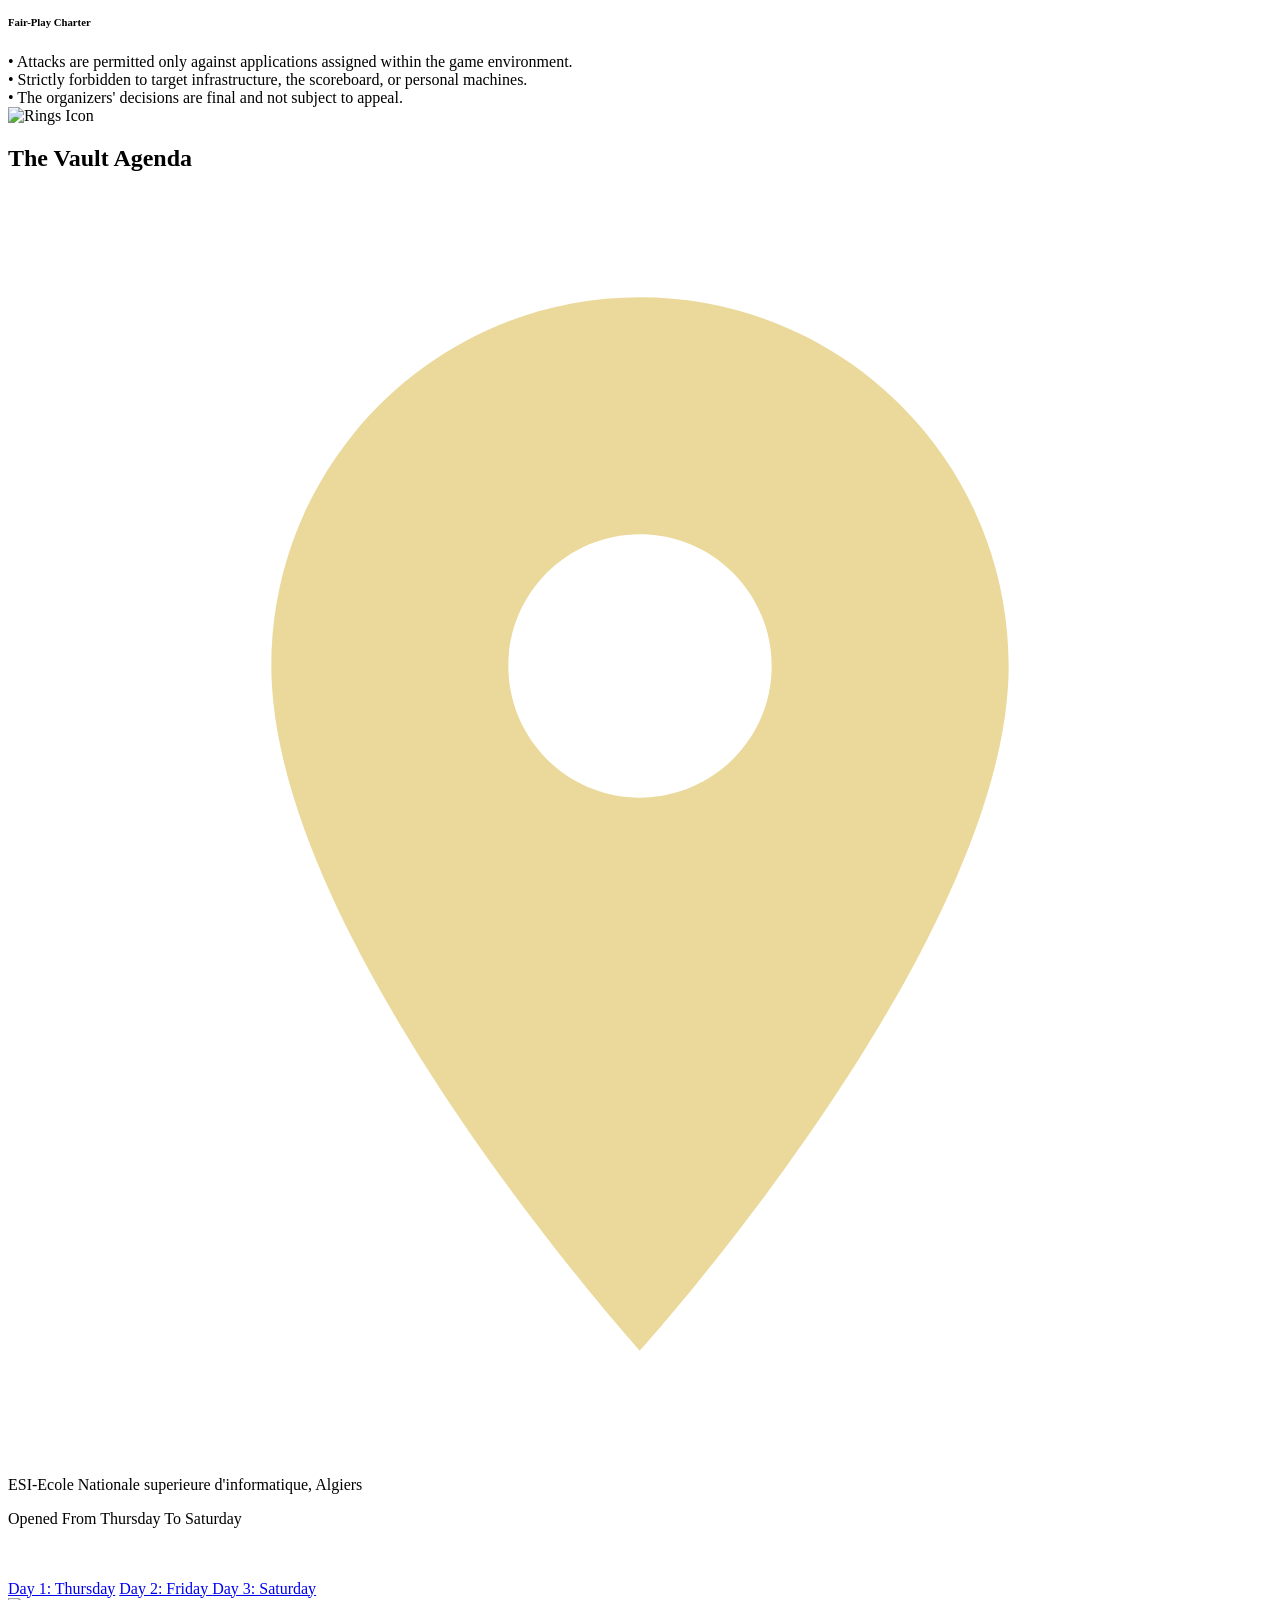
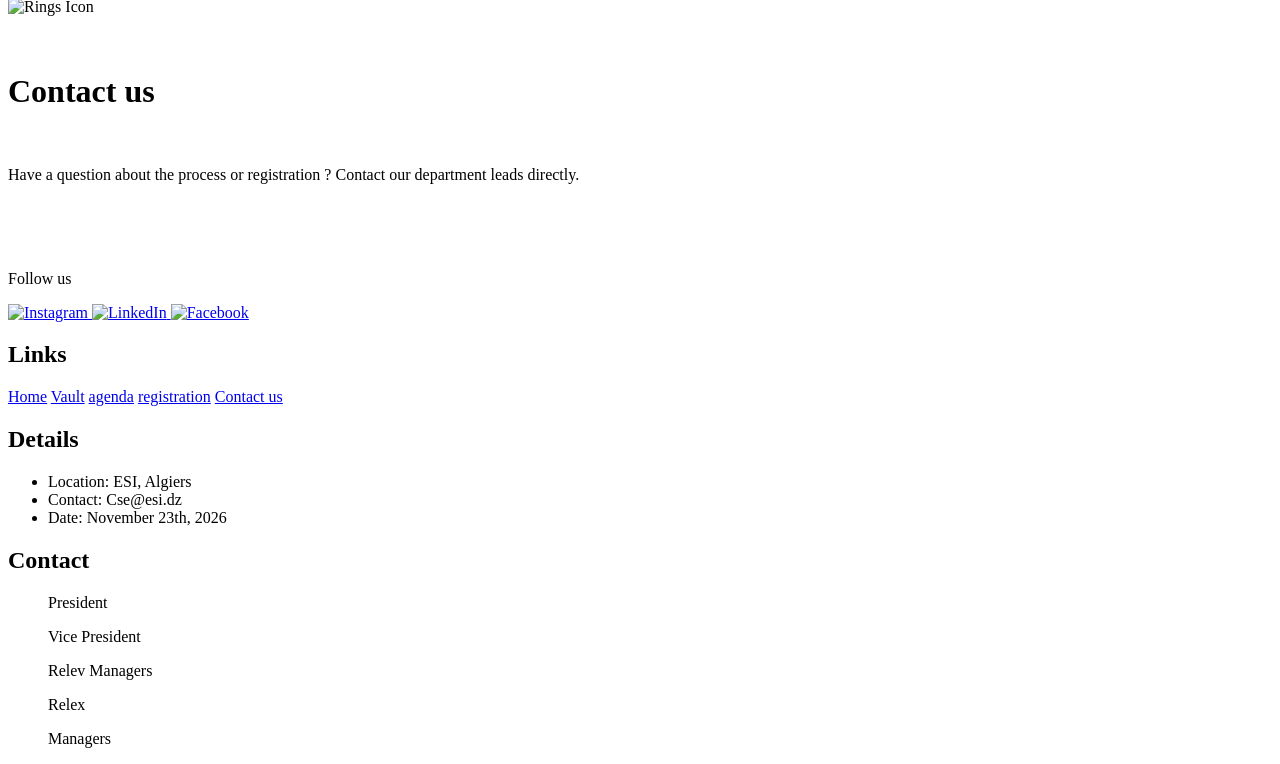
==== commit 94516d38: "Update index.html" ====
--- a/index.html
+++ b/index.html
@@ -197,9 +197,9 @@
                 <br>
                 <br>
                 <div class="button-group">
-                    <a href="day1.html" class="agenda-btn">Day 1: Tuesday</a>
-                    <a href="day2.html" class="agenda-btn">Day 2: Wednesday </a>
-                    <a href="day3.html" class="agenda-btn">Day 3: Thursday</a>
+                    <a href="day1.html" class="agenda-btn">Day 1: Thursday</a>
+                    <a href="day2.html" class="agenda-btn">Day 2: Friday </a>
+                    <a href="day3.html" class="agenda-btn">Day 3: Saturday</a>
                 </div>
             </div>
         </div>
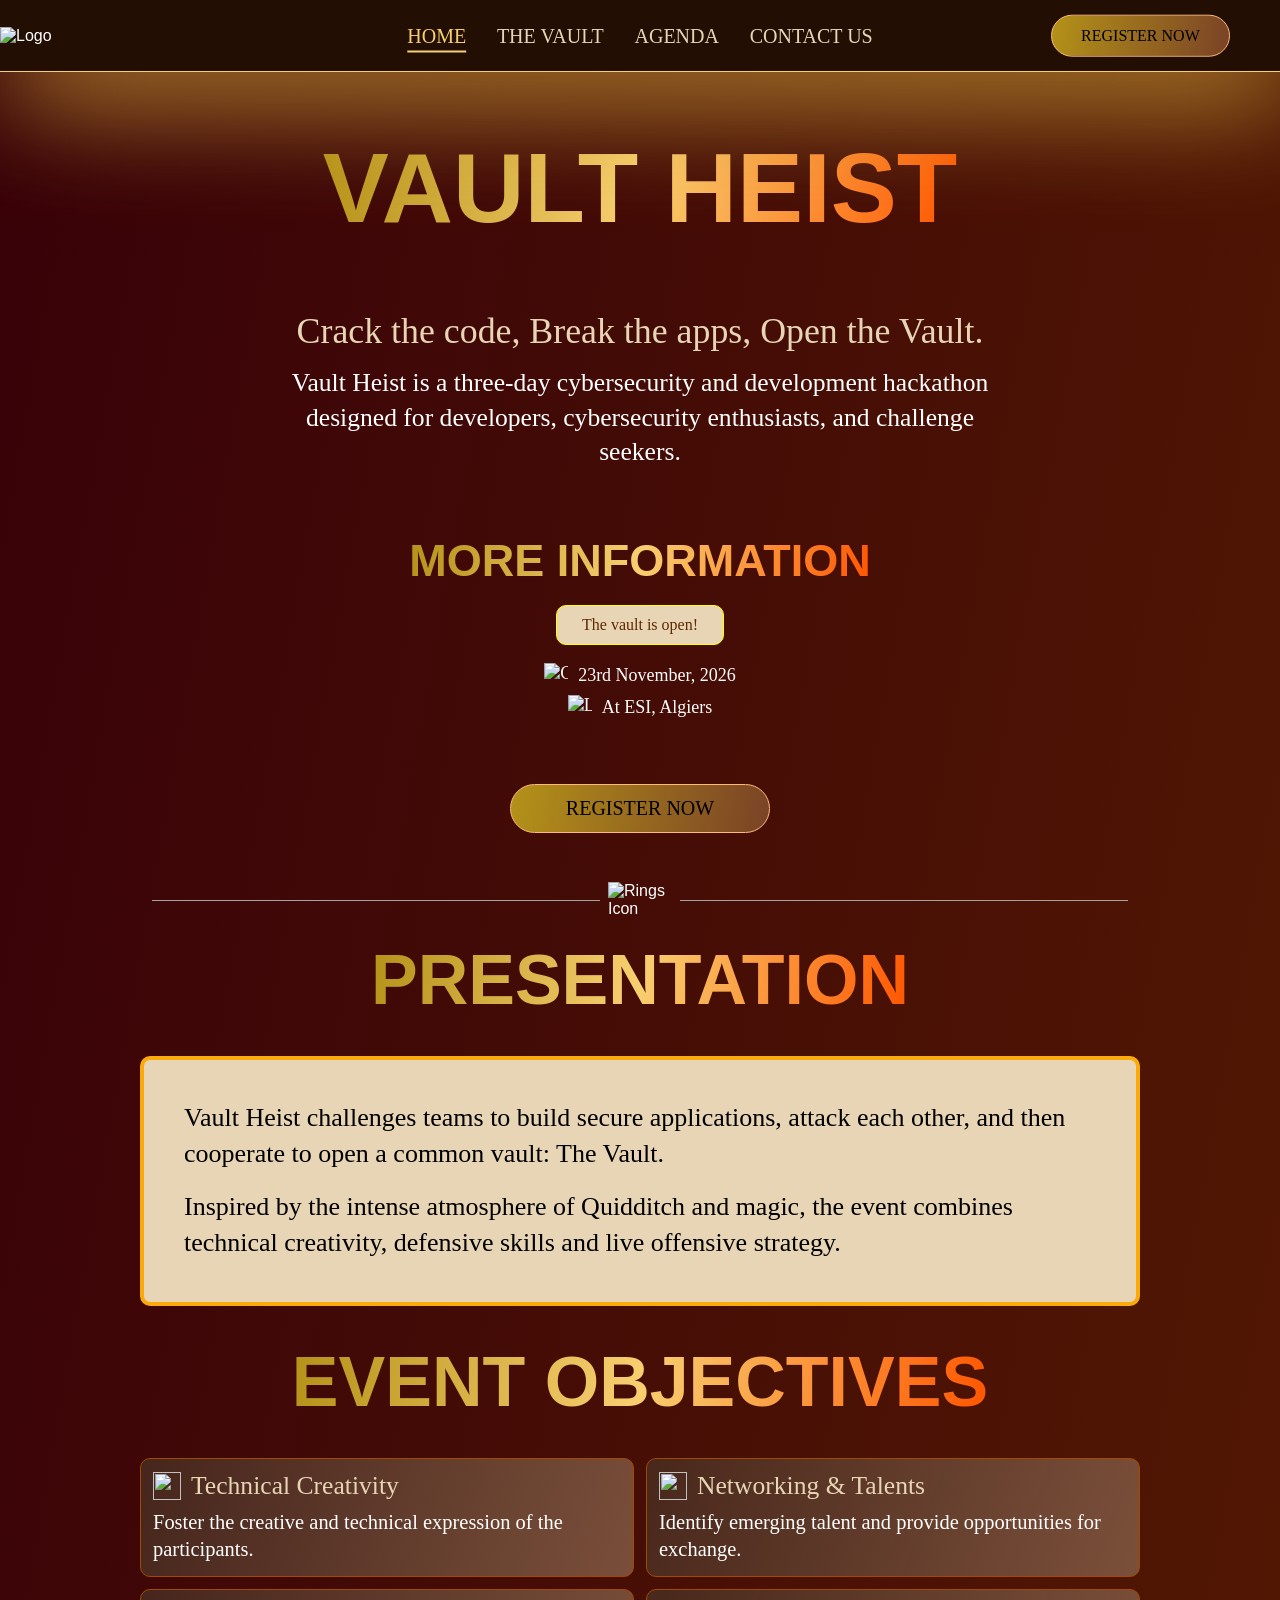
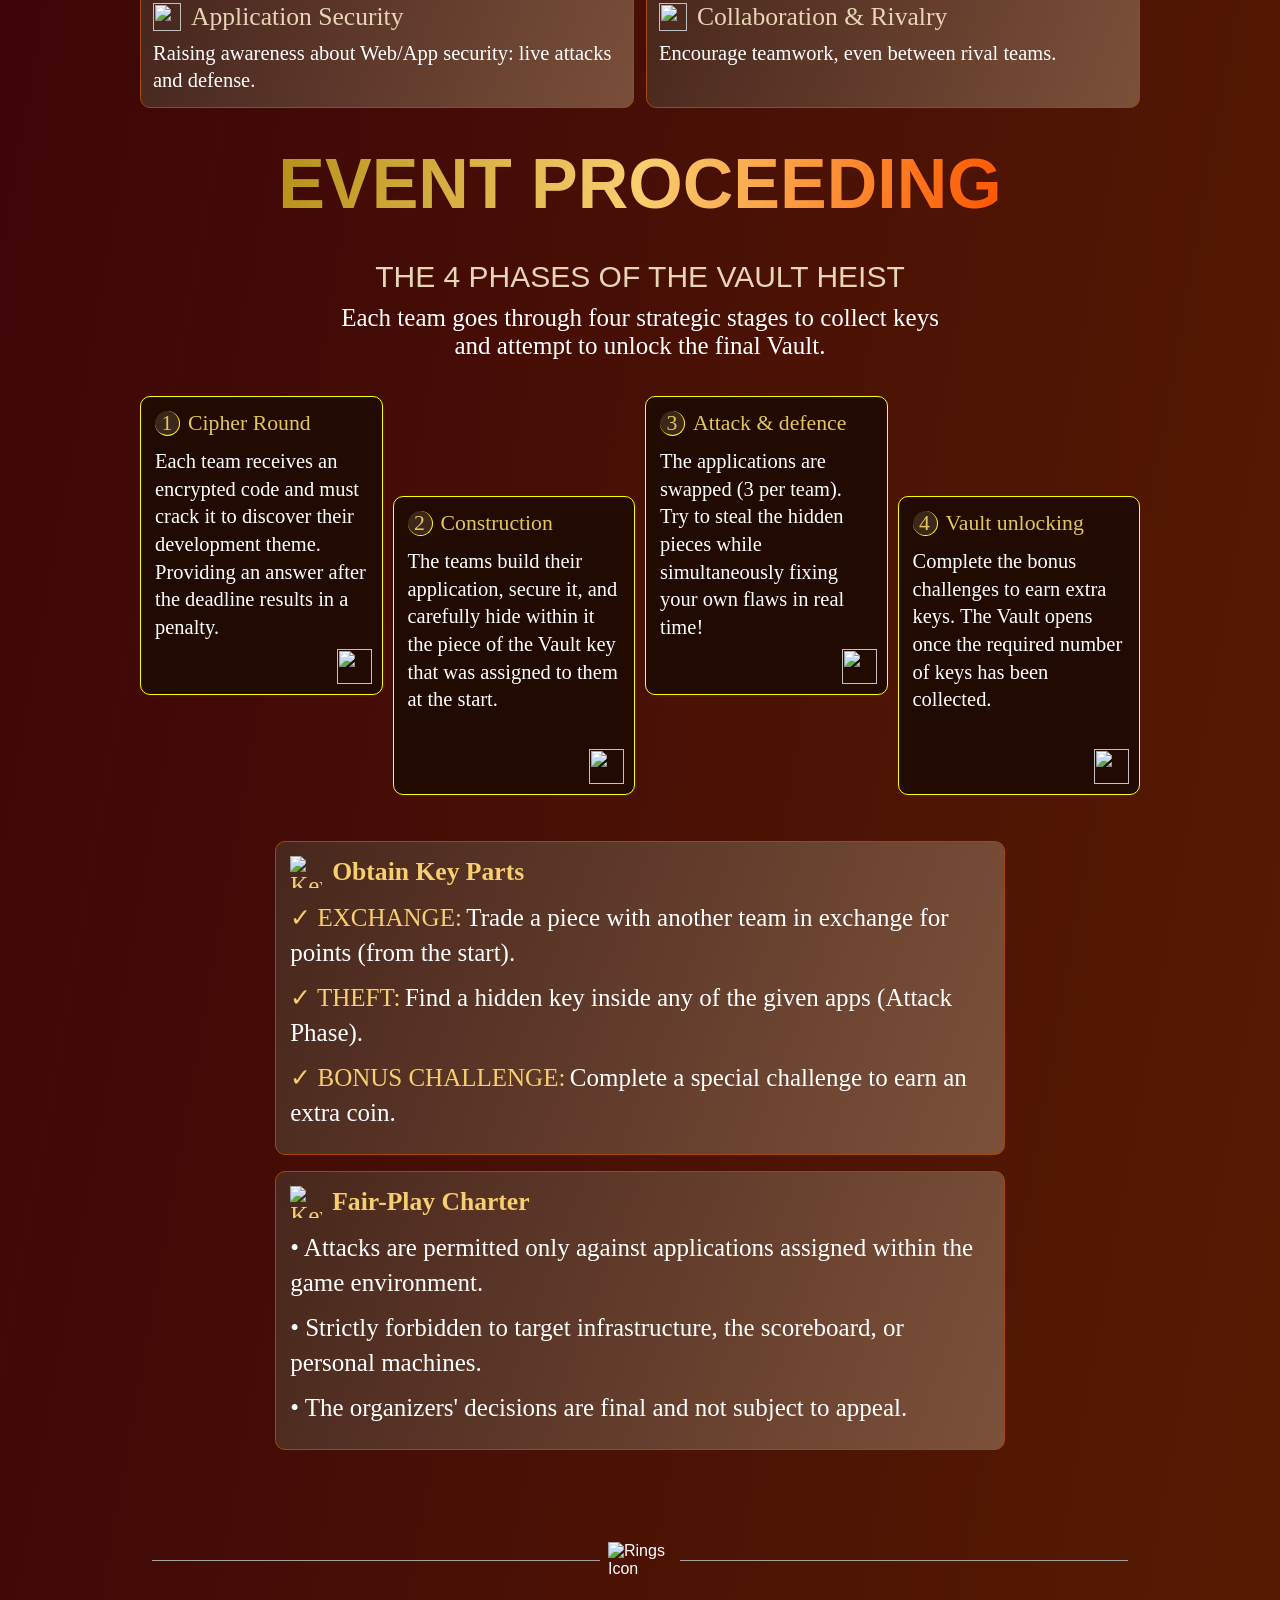
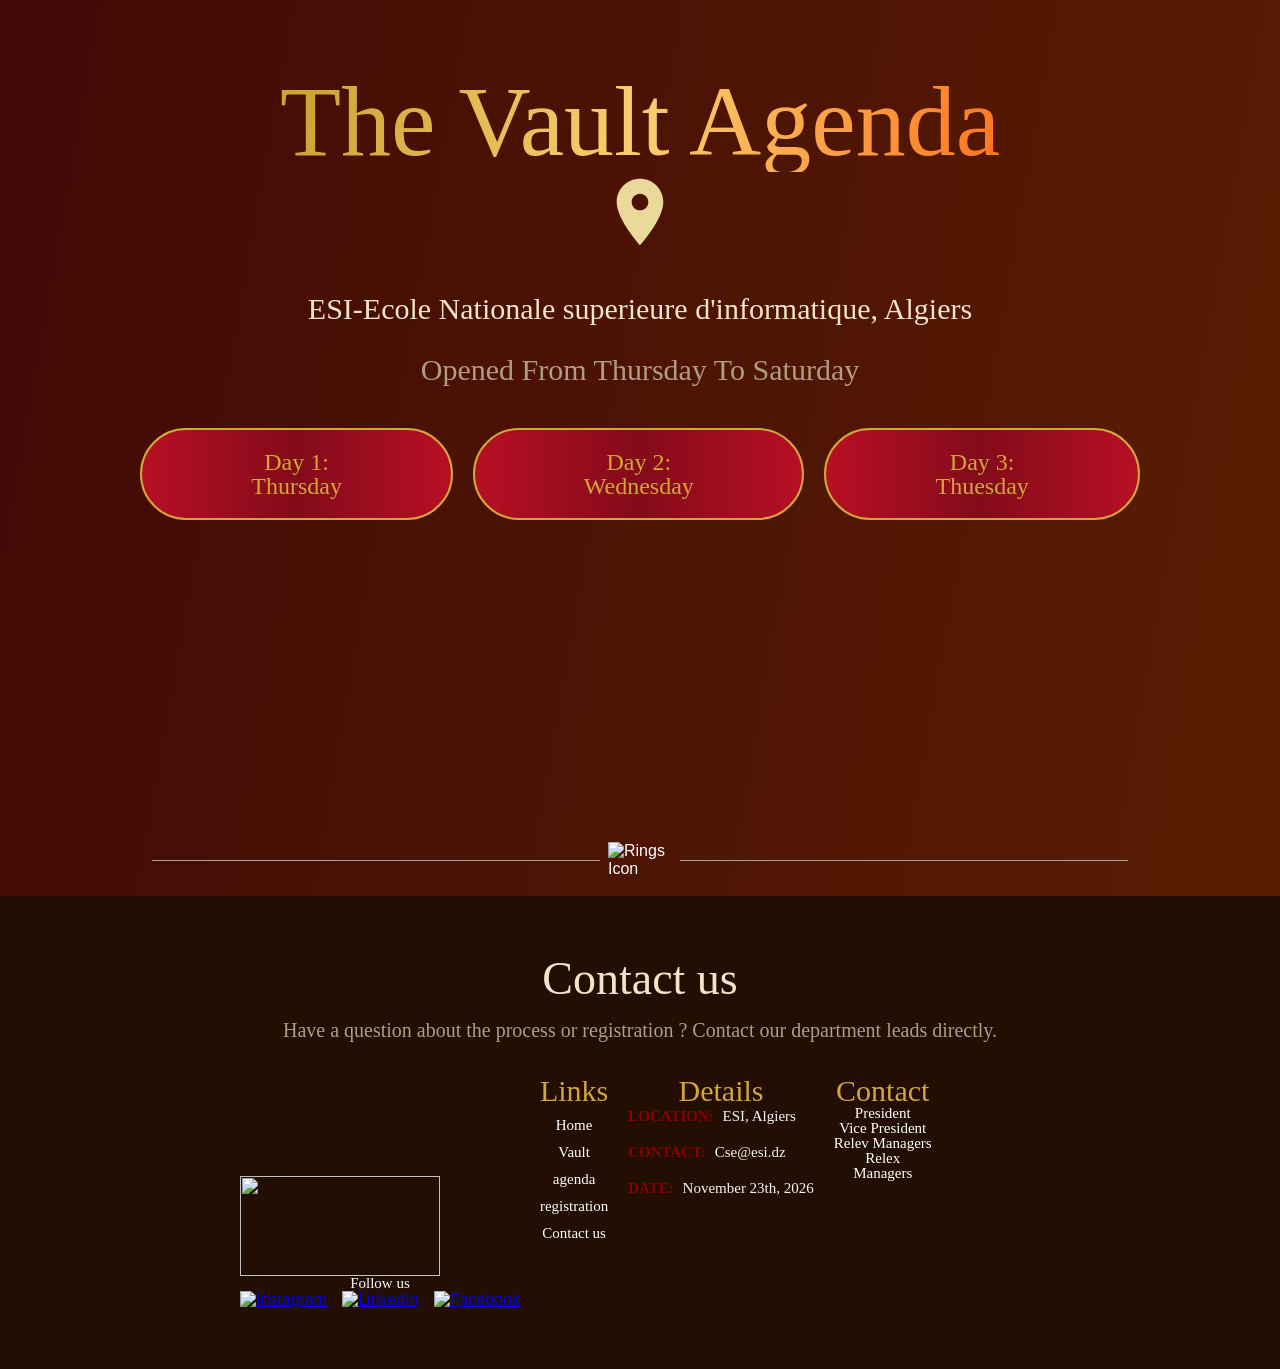
==== commit 64eb9378: "Rename testesms/index.html to index.html" ====
--- a/index.html
+++ b/index.html
@@ -198,8 +198,8 @@
                 <br>
                 <div class="button-group">
                     <a href="day1.html" class="agenda-btn">Day 1: Thursday</a>
-                    <a href="day2.html" class="agenda-btn">Day 2: Friday </a>
-                    <a href="day3.html" class="agenda-btn">Day 3: Saturday</a>
+                    <a href="day2.html" class="agenda-btn">Day 2: Wednesday </a>
+                    <a href="day3.html" class="agenda-btn">Day 3: Thuesday</a>
                 </div>
             </div>
         </div>
--- a/style.css
+++ b/style.css
@@ -0,0 +1,1054 @@
+@import url('https://fonts.cdnfonts.com/css/harry-p');
+@import url('https://fonts.googleapis.com/css2?family=IM+Fell+English:ital@0;1&display=swap');
+@import url('https://fonts.googleapis.com/css2?family=Cinzel:wght@400;700&display=swap');
+
+:root {
+    --nav-h: clamp(56px, 8vh, 80px);
+}
+
+* {
+    margin: 0;
+    padding: 0;
+    box-sizing: border-box;
+}
+
+html {
+    scroll-behavior: smooth;
+    scroll-padding-top: var(--nav-h);
+}
+
+html, body {
+    overflow-x: hidden;
+}
+
+body {
+    min-height: 100vh;
+    font-family: Arial, sans-serif;
+    background:
+        linear-gradient(100deg, #380108, #5a1f02),
+        linear-gradient(100deg, #710814, #ffd57499),
+        #0F0E0E;
+}
+
+section {
+    position: relative;
+    min-height: 100vh;
+    min-height: 100svh;
+    color: white;
+}
+
+a, p, h1, h2, h3, h4, h5, div, button {
+    cursor: default;
+}
+
+@font-face { 
+    font-family: 'HarryP'; src: url('./fonts/harryP.TTF') format('truetype'); font-display: swap; 
+}
+
+@font-face { 
+    font-family: 'IMFellEnglish'; src: url('./fonts/IMFellEnglish.ttf') format('truetype'); font-display: swap; 
+}
+
+@font-face { 
+    font-family: 'Cinzel'; src: url('./fonts/Cinzel-Regular.ttf') format('truetype'); font-display: swap; 
+}
+
+.center {
+    font-family: 'HarryP', sans-serif;
+    text-align: center;
+    text-wrap: balance;
+    width: fit-content;
+    max-width: 100%;
+    margin-inline: auto;
+    background: linear-gradient(100deg, #b49218, #f8cf70, #ff5500);
+    -webkit-background-clip: text;
+    background-clip: text;
+    color: transparent;
+}
+
+.register {
+    display: flex;
+    justify-content: center;
+    align-items: center;
+    text-align: center;
+    white-space: nowrap;
+    text-decoration: none;
+    background: linear-gradient(100deg, #b49218, #7a4226);
+    border: 1px solid rgb(255, 186, 121);
+    border-radius: 50px;
+    font-family: 'Cinzel', serif;
+    color: black;
+    transition: .5s;
+    cursor: pointer;
+}
+
+.register:hover {
+    color: rgb(255, 217, 135);
+    transform: scale(1.08);
+}
+
+.regMobile {
+    padding: 12px 28px;
+    min-width: min(260px, 80%);
+    font-size: clamp(14px, 4.4vw, 20px);
+}
+
+.regPc {
+    display: none;
+}
+
+.navBar {
+    position: fixed;
+    top: 0;
+    left: 0;
+    width: 100%;
+    height: var(--nav-h);
+    display: flex;
+    align-items: center;
+    padding: 0 clamp(12px, 4vw, 50px);
+    background: rgba(34, 14, 3, 1);
+    border-bottom: 1px solid rgb(248, 207, 112);
+    box-shadow: 10px 20px 115px 2px rgba(211, 166, 58, 1);
+    z-index: 1000;
+}
+
+.logo {
+    position: absolute;
+    left: 0;
+    top: 50%;
+    transform: translateY(-50%);
+    width: clamp(150px, 20vw, 250px);
+    height: auto;
+    pointer-events: none;
+}
+
+.menuIcon {
+    position: absolute;
+    top: 50%;
+    right: 10px;
+    transform: translateY(-50%);
+    width: 50px;
+    height: 50px;
+    cursor: pointer;
+    z-index: 1001;
+}
+
+.navLinks {
+    display: none;
+    position: absolute;
+    left: 50%;
+    top: 50%;
+    transform: translate(-50%, -50%);
+    align-items: center;
+    white-space: nowrap;
+    gap: clamp(10px, 2.4vw, 60px);
+    font-family: 'Cinzel', serif;
+    font-size: clamp(13px, 1.7vw, 20px);
+}
+
+.navLinks a, .menuLinks a {
+    color: #E8D5B5;
+    text-decoration: none;
+    transition: color 0.2s;
+    cursor: pointer;
+}
+
+.navLinks a:hover, .menuLinks a:hover {
+    color: rgb(248, 207, 112);
+}
+
+.navLinks a.active, .menuLinks a.active {
+    color: rgb(248, 207, 112);
+    text-decoration: underline;
+    text-underline-offset: 8px;
+    text-decoration-thickness: 2px;
+}
+
+.menu {
+    display: none;
+    position: fixed;
+    top: -100%;
+    left: 0;
+    width: 100%;
+    height: 100vh;
+    height: 100dvh;
+    flex-direction: column;
+    justify-content: center;
+    align-items: center;
+    gap: clamp(24px, 6vh, 50px);
+    background-color: rgba(0, 0, 0, 0.9);
+    z-index: 1000;
+}
+
+.menu.open {
+    display: flex;
+    animation: menuOpen 1s ease forwards;
+}
+
+.menu.close {
+    display: flex;
+    animation: menuClose 0.5s ease forwards;
+}
+
+.menuLinks {
+    display: flex;
+    flex-direction: column;
+    align-items: center;
+    gap: clamp(22px, 6vh, 50px);
+    font-family: 'Cinzel', serif;
+    font-size: clamp(22px, 4.5vh, 30px);
+}
+
+@keyframes menuOpen {
+    0% { top: -100%; }
+    100% { top: 0; }
+}
+
+@keyframes menuClose {
+    0% { top: 0; }
+    100% { top: -100%; }
+}
+
+#home {
+    display: flex;
+    flex-direction: column;
+    align-items: center;
+    padding: calc(var(--nav-h) + 16px) 20px 24px;
+}
+
+.scene {
+    position: absolute;
+    bottom: 0;
+    height: min(88%, 45vw);
+    width: auto;
+    pointer-events: none;
+    display: none;
+}
+
+.sceneL { left: 0; }
+.sceneR { right: 0; }
+
+.hero {
+    flex: 1;
+    width: 100%;
+    max-width: 1000px;
+    display: flex;
+    flex-direction: column;
+    align-items: center;
+    justify-content: space-evenly;
+    gap: clamp(14px, 2.5vh, 28px);
+    text-align: center;
+}
+
+.title {
+    font-size: clamp(36px, min(13vw, 11vh), 100px);
+}
+
+.intro {
+    display: flex;
+    flex-direction: column;
+    align-items: center;
+    gap: clamp(8px, 1.6vh, 16px);
+}
+
+.tagline {
+    font-family: 'IMFellEnglish', serif;
+    font-size: clamp(15px, min(5.2vw, 3.6vh), 36px);
+    color: #E8D5B5;
+    text-wrap: balance;
+}
+
+.desc {
+    font-family: 'IMFellEnglish', serif;
+    font-size: clamp(15px, min(4vw, 2.8vh), 28px);
+    line-height: 1.35;
+    color: white;
+    max-width: min(900px, 100%);
+}
+
+.moreInfo {
+    display: flex;
+    flex-direction: column;
+    align-items: center;
+    gap: clamp(10px, 2vh, 20px);
+}
+
+.info {
+    font-size: clamp(20px, min(7.5vw, 5vh), 45px);
+}
+
+.countdown {
+    display: flex;
+    gap: clamp(8px, 3vw, 40px);
+    padding: 10px clamp(12px, 4vw, 25px);
+    font-family: 'Cinzel', serif;
+    color: rgb(94, 40, 1);
+    border: 1px solid yellow;
+    border-radius: 10px;
+    background: #E8D5B5;
+    transition: .5s;
+}
+
+.countdown:hover {
+    background: rgba(51, 19, 1, 0.9);
+    color: rgb(249, 197, 83);
+    transform: scale(1.05);
+}
+
+.box {
+    display: flex;
+    flex-direction: column;
+    align-items: center;
+    min-width: clamp(48px, 15vw, 70px);
+}
+
+.box span {
+    font-size: clamp(22px, min(7vw, 4.5vh), 40px);
+}
+
+.box small {
+    font-size: 10px;
+}
+
+.where {
+    display: flex;
+    flex-direction: column;
+    align-items: center;
+    gap: 8px;
+}
+
+.dateLocation {
+    display: flex;
+    align-items: center;
+    gap: 10px;
+    white-space: nowrap;
+    font-family: 'Cinzel', serif;
+    font-size: clamp(13px, 3.6vw, 18px);
+    color: rgb(252, 252, 252);
+}
+
+.dateLocation img {
+    width: 24px;
+    height: 24px;
+}
+
+.separation {
+    position: relative;
+    width: fit-content;
+    margin-inline: auto;
+    margin-top: calc(min(100vw, 400px) * 0.28);   
+}
+
+.rings {
+    display: block;
+    width: 64px;
+    height: auto;
+}
+
+.line {
+    position: absolute;
+    top: 50%;
+    width: 35vw;
+    height: 1px;
+    background-color: rgb(165, 162, 162);
+}
+
+.L { right: calc(100% + 8px); }
+.R { left: calc(100% + 8px); }
+
+.pitch {
+    position: absolute;
+    left: 50%;
+    bottom: 50%;
+    transform: translateX(-50%);
+    width: min(100vw, 400px);
+    height: auto;
+    pointer-events: none;
+}
+
+.separation::after {
+    content: "";
+    position: absolute;
+    top: calc(50% + 28px);
+    left: 50%;
+    transform: translateX(-50%);
+    width: 100vw;
+    height: 36px;
+    background: conic-gradient(#d3a63a 25%, #710814 0 50%, #d3a63a 0 75%, #710814 0) 0 0 / 36px 36px;
+    opacity: 0.85;
+    -webkit-mask-image: linear-gradient(90deg, transparent, #000 20%, #000 80%, transparent);
+    mask-image: linear-gradient(90deg, transparent, #000 20%, #000 80%, transparent);
+    pointer-events: none;
+}
+
+#about {
+    padding: calc(var(--nav-h) + 60px) 20px 110px;
+    padding-top: 40px;
+}
+
+.pres, .objs, .proc {
+    font-size: clamp(26px, 8vw, 48px);
+}
+
+.aboutWrap {
+    max-width: 1000px;
+    margin: 0 auto 0;
+    display: flex;
+    flex-direction: column;
+    gap: clamp(20px, 4vh, 40px);
+}
+
+.pres {
+    margin-top: 0;
+}
+
+.presentation {
+    background: #E8D5B5;
+    color: black;
+    font-family: 'IMFellEnglish', serif;
+    font-size: clamp(16px, 2.2vw, 20px);
+    line-height: 1.4;
+    padding: 20px;
+    border-radius: 10px;
+    border: 4px solid rgb(250, 170, 10);
+    transition: border-color .3s;
+}
+
+.presentation:hover {
+    border-color: rgb(255, 0, 0);
+}
+
+.p6 {
+    margin-top: 16px;
+}
+
+.objectives {
+    display: grid;
+    grid-template-columns: 1fr;
+    gap: 12px;
+    font-family: 'IMFellEnglish', serif;
+}
+
+.objective {
+    background: linear-gradient(111deg, #493326B2, #865F48CC);
+    padding: 12px;
+    border-radius: 10px;
+    border: 1px solid rgb(164, 74, 0);
+}
+
+.objective:hover {
+    border-color: rgb(255, 230, 118);
+}
+
+.h5 {
+    display: flex;
+    align-items: center;
+    gap: 10px;
+    margin-bottom: 8px;
+    font-family: 'Cinzel', serif;
+    font-size: clamp(15px, 4vw, 17px);
+    color: #E8D5B5;
+}
+
+.h5 img {
+    width: 28px;
+    height: 28px;
+    flex: none;
+}
+
+.p7 {
+    font-size: 16px;
+    line-height: 1.35;
+}
+
+.phasesIntro {
+    display: flex;
+    flex-direction: column;
+    align-items: center;
+    gap: 10px;
+    text-align: center;
+}
+
+.p8 {
+    font-family: 'HarryP', sans-serif;
+    font-size: clamp(17px, 5vw, 26px);
+    color: #E8D5B5;
+    text-wrap: balance;
+}
+
+.p9 {
+    max-width: 600px;
+    font-family: 'IMFellEnglish', serif;
+    font-size: clamp(14px, 3.8vw, 18px);
+    color: white;
+}
+
+.phaseGrid {
+    display: grid;
+    grid-template-columns: 1fr 1fr;
+    grid-template-rows: auto auto;
+    grid-auto-flow: column;      
+    gap: 12px;
+    padding-bottom: 50px;
+}
+
+.phase {
+    position: relative;
+    padding: 14px 14px 52px;
+    background: rgb(33, 10, 1);
+    border: 1px solid yellow;
+    border-radius: 10px;
+}
+
+.phase:hover {
+    border-color: red;
+}
+
+.phase:nth-child(3),
+.phase:nth-child(4) {
+    transform: translateY(50px); 
+}
+
+.phase p {
+    font-family: 'IMFellEnglish', serif;
+    font-size: clamp(13px, 3.4vw, 16px);
+    line-height: 1.35;
+}
+
+.h6 {
+    display: flex;
+    align-items: center;
+    gap: 8px;
+    margin-bottom: 12px;
+    font-family: 'Cinzel', serif;
+    font-size: 15px;
+    color: rgb(224, 198, 93);
+}
+
+.number {
+    flex: none;
+    width: 25px;
+    height: 25px;
+    display: inline-flex;
+    align-items: center;
+    justify-content: center;
+    background: #493326B2;
+    border-radius: 50%;
+    border: solid yellow;
+    border-width: 0 1px 1px 0;
+}
+
+.procIcon {
+    position: absolute;
+    right: 0;
+    bottom: 0;
+    width: 35px;
+    height: 35px;
+    margin: 10px;
+}
+
+.procGrid {
+    display: grid;
+    grid-template-columns: 1fr;
+    gap: 16px;
+    align-items: start;
+}
+
+.procedure {
+    padding: 14px;
+    background: linear-gradient(111deg, #493326B2, #865F48CC);
+    border: 1px solid rgb(164, 74, 0);
+    border-radius: 10px;
+}
+
+.procedure:hover {
+    border-color: yellow;
+}
+
+.proc-header {
+    display: flex;
+    align-items: center;
+    gap: 10px;
+    margin-bottom: 12px;
+}
+
+.proc-header img {
+    width: 32px;
+    height: 32px;
+}
+
+.proc-header h6 {
+    font-size: clamp(18px, 5vw, 22px);
+}
+
+.proc-item {
+    margin-bottom: 10px;
+    line-height: 1.4;
+}
+
+.proc-text {
+    font-family: 'IMFellEnglish', serif;
+    font-size: 16px;
+}
+
+.h7 {
+    color: #f8cf70;
+    font-family: 'Cinzel', serif;
+}
+
+#agenda {
+    padding: calc(var(--nav-h) + 40px) 20px 110px;
+}
+
+.agendaContent {
+    max-width: 1000px;
+    margin: 0 auto;
+}
+
+.agendaContent p {
+    margin-top: 16px;
+    line-height: 1.5;
+}
+
+.agenda-title{
+    color:#b0934f;
+    font-family: "Harry P", serif; 
+    font-weight: 400;
+    font-style: normal; 
+    font-size: 100px;
+    line-height: 100%; 
+    letter-spacing: 0;
+    text-align: center;
+    background: linear-gradient(100deg, #b49218, #f8cf70, #ff5500);
+    -webkit-background-clip: text;
+    background-clip: text;
+    color: transparent;
+    -webkit-text-fill-color: transparent
+}
+
+.location-icon {
+    display: block;
+    margin: 0 auto;
+    width: 80px; 
+    height: 80px;
+}
+
+.location-text{
+    text-align: center;
+}
+
+.button-group{
+    text-align: center;
+}
+
+.location-text1{
+    color:#F2E5C7;
+    font-family: IM FELL English; 
+    font-weight: 400;
+    font-style: normal; 
+    font-size: 30px;
+    line-height: 100%; 
+    letter-spacing: 0;
+    text-align: center;
+}
+
+.location-text2{
+    color:#B09C85;
+    font-family: IM FELL English; 
+    font-weight: 400;
+    font-style: normal; 
+    font-size: 30px;
+    line-height: 100%; 
+    letter-spacing: 0;
+    text-align: center;
+}
+
+.agenda-btn{
+    color: #D3A63A;
+    font-family: 'IMFellEnglish', serif;
+    font-weight: 400;
+    font-style: normal; 
+    font-size: 24px;
+    line-height: 100%; 
+    letter-spacing: 0;
+    text-align: center;
+    background: linear-gradient(
+        to right, 
+        #B70F24 0%, 
+        #840B1A 50%, 
+        #B70F24 100%
+    );
+    
+    border-radius: 50px;
+    border: 2px solid #D3A63A;
+    size: 300;
+    padding: 20px 80px;
+    transition: all 0.3s ease;
+    text-decoration: none;
+}
+
+.agenda-btn:hover {
+    background: linear-gradient(180deg, #B70F24 0%, #840B1A 100%);
+    transform: translateY(-3px);
+    box-shadow: 0 6px 15px rgba(0, 0, 0, 0.5);
+    cursor: pointer;
+}
+
+.button-group{
+    display:flex;
+    justify-content:center;
+    gap: 20px; 
+}
+
+.agenda{
+    display:flex;
+    flex-direction: column;
+}
+
+footer{
+    background-color:#220E03;
+    width: 100%;
+    max-width: 100%; 
+    margin: 0;       
+    padding: 60px 40px; 
+    box-sizing: border-box; 
+}
+
+.Contact-title{
+    color:#F2E5C7;
+    font-family: "Harry P", serif; 
+    font-weight: 400;
+    font-style: normal; 
+    font-size: 46px;
+    line-height: 100%; 
+    letter-spacing: 0;
+    text-align: center;
+}
+
+.contact-para{
+    color:#B09C85;
+    font-family: IM FELL English; 
+    font-weight: 400;
+    font-style: normal; 
+    font-size: 20px;
+    line-height: 100%; 
+    letter-spacing: 0;
+    text-align: center;
+}
+
+.infos{
+    display:flex;
+    flex-direction: row;
+    gap: 20px;
+    margin-left: 200px;
+    margin-right: 200px;
+}
+
+.Details{
+    display:flex;
+    flex-direction: column;
+}
+
+.links{
+    display:flex;
+    flex-direction: column;
+    gap: 12px; 
+}
+
+.footer-title{
+    color:#D3A63A;
+    font-family: "Harry P", serif; 
+    font-weight: 400;
+    font-style: normal; 
+    font-size: 30px;
+    line-height: 100%; 
+    letter-spacing: 0;
+    text-align: center;
+}
+
+footer .link{
+    color:#FFFFFF;
+    font-family: 'Cinzel', serif;
+    font-weight: 400;
+    font-style: normal; 
+    font-size: 15px;
+    line-height: 100%; 
+    letter-spacing: 0;
+    text-align: center;
+    text-decoration: none;
+}
+
+.contact-roles{
+    color:#FFFFFF;
+    font-family: 'Cinzel', serif;
+    font-weight: 400;
+    font-style: normal; 
+    font-size: 15px;
+    line-height: 100%; 
+    letter-spacing: 0;
+    text-align: center;
+    margin-bottom: 100px
+}
+
+.details-list {
+    list-style: none;
+    padding: 0;
+    margin: 0;
+    display: flex;
+    flex-direction: column;
+    gap: 15px;
+    width: 100%;
+}
+
+.details-list li {
+    color: #F4F4F4;
+    font-family: "Times New Roman", Times, serif;
+    font-size: 15px;
+    line-height: 1.4;
+    word-wrap: break-word;
+}
+
+.detail-label {
+    color: #8B0000;
+    font-weight: bold;
+    text-transform: uppercase;
+    font-family: "Times New Roman", Times, serif;
+    margin-right: 5px;
+}
+
+
+
+
+
+
+
+.follow-us{
+    display: flex;
+    justify-content: center;
+    flex-direction: column;
+    gap: 0px;
+}
+
+.voltlogo{
+    height: 100px;
+}
+
+.followus{
+    color:#FFFFFF;
+    font-family: 'Cinzel', serif;
+    font-weight: 400;
+    font-style: normal; 
+    font-size: 15px;
+    line-height: 100%; 
+    letter-spacing: 0;
+    text-align: center;
+}
+
+.cse{
+    height: 100px;
+    width: 200px;
+}
+
+.icons{
+    display: flex;
+    justify-content: center;
+    flex-direction: lign;
+    gap: 15px;
+}
+
+@media (max-width: 359px) {
+    .phaseGrid {
+        grid-template-columns: 1fr;
+        grid-auto-flow: row;
+        grid-template-rows: none;
+    }
+}
+
+@media (min-width: 769px) {
+    #about {
+        padding-top: 40px;
+    }
+
+    .menuIcon { 
+        display: none; 
+    }
+
+    .navLinks { 
+        display: flex; 
+    }
+
+    .regPc {
+        display: flex;
+        position: absolute;
+        right: clamp(12px, 4vw, 50px);
+        top: 50%;
+        transform: translateY(-50%);
+        width: clamp(110px, 14vw, 200px);
+        height: 60%;
+        font-size: clamp(11px, 1.3vw, 16px);
+    }
+
+    .regPc:hover {
+        transform: translateY(-50%) scale(1.05);
+    }
+
+    .regMobile {
+        font-size: 20px;
+    }
+
+    .tagline {
+        font-size: clamp(15px, 2.8vw, 150px);
+    }
+
+    .pitch, 
+    .separation::after {
+        display: none;
+    }
+
+    .separation {
+        position: absolute;
+        left: 50%;
+        bottom: 0;
+        margin: 0;
+        transform: translate(-50%, 50%);
+    }
+
+    .pres, .objs, .proc {
+        font-size: clamp(26px, 8vw, 70px);
+    }
+
+    .presentation {
+        font-size: clamp(26px, 2vw, 70px);
+        padding: 40px;
+    }
+
+    .objectives {
+        grid-template-columns: repeat(2, 1fr);
+    }
+
+    .h5 {
+        font-size: clamp(15px, 2vw, 35px);
+    }
+
+    .p7 {
+        font-size: clamp(15px, 1.6vw, 30px);
+    }
+
+    .p8 {
+        font-size: clamp(30px, 2vw, 45px);
+    }
+
+    .p9 {
+        font-size: clamp(25px, 1.6vw, 30px);
+    }
+
+    .phaseGrid {
+        grid-template-columns: repeat(4, 1fr);
+        grid-template-rows: 1;
+        grid-auto-flow: row;
+        align-items: stretch;
+        position: relative;
+        gap: 10px;
+        left: 50%;
+        transform: translateX(-50%);
+        padding-bottom: 100px;
+    }
+
+    .h6 {
+        font-size: clamp(15px, 1.7vw, 35px);
+    }
+
+    .phase {
+       max-width: 20vw;
+    }
+
+    .phase p { 
+        font-size: clamp(15px, 1.6vw, 30px);
+    }
+
+    .phase:nth-child(3) {
+        transform: translateY(0px);
+    }
+
+    .phase:nth-child(2),
+    .phase:nth-child(4) {
+        transform: translateY(100px);
+    }
+
+    .procGrid {
+        justify-items: center;
+    }
+
+    .procedure {
+        max-width: 57vw;
+        width: 100%;
+    }
+
+    .proc-text, .h7 {
+        font-size: clamp(15px, 2vw, 25px);
+    }
+
+    .proc-header h6 {
+        font-size: clamp(15px, 2vw, 60px);
+    }
+
+    .scene {
+        display: block;
+    }
+
+    .desc {
+        max-width: min(900px, 55vw);
+        font-size: clamp(15px, 2vw, 45px);
+    }
+}
+
+@media screen and (max-width: 768px) {
+    .button-group {
+        flex-direction: column;
+        align-items: center;
+        gap: 15px;
+        padding: 0 20px;
+    }
+    
+    .agenda-btn {
+        width: 100%;
+        box-sizing: border-box;
+        padding: 15px 20px;
+    }
+
+    .infos {
+        flex-direction: column;
+        margin-left: 0;
+        margin-right: 0;
+        gap: 40px;
+    }
+
+    .follow-us, 
+    .links, 
+    .Details, 
+    .contact-list {
+        align-items: center;
+        text-align: center;
+    }
+
+    .icons {
+        flex-direction: row;
+        justify-content: center;
+        gap: 20px; 
+    }
+
+    .Contact-title {
+        font-size: 36px;
+    }
+    
+    .agenda-title {
+        font-size: 100px;
+    }
+
+
+    
+
+    footer {
+        padding: 40px 20px;
+    }
+}
